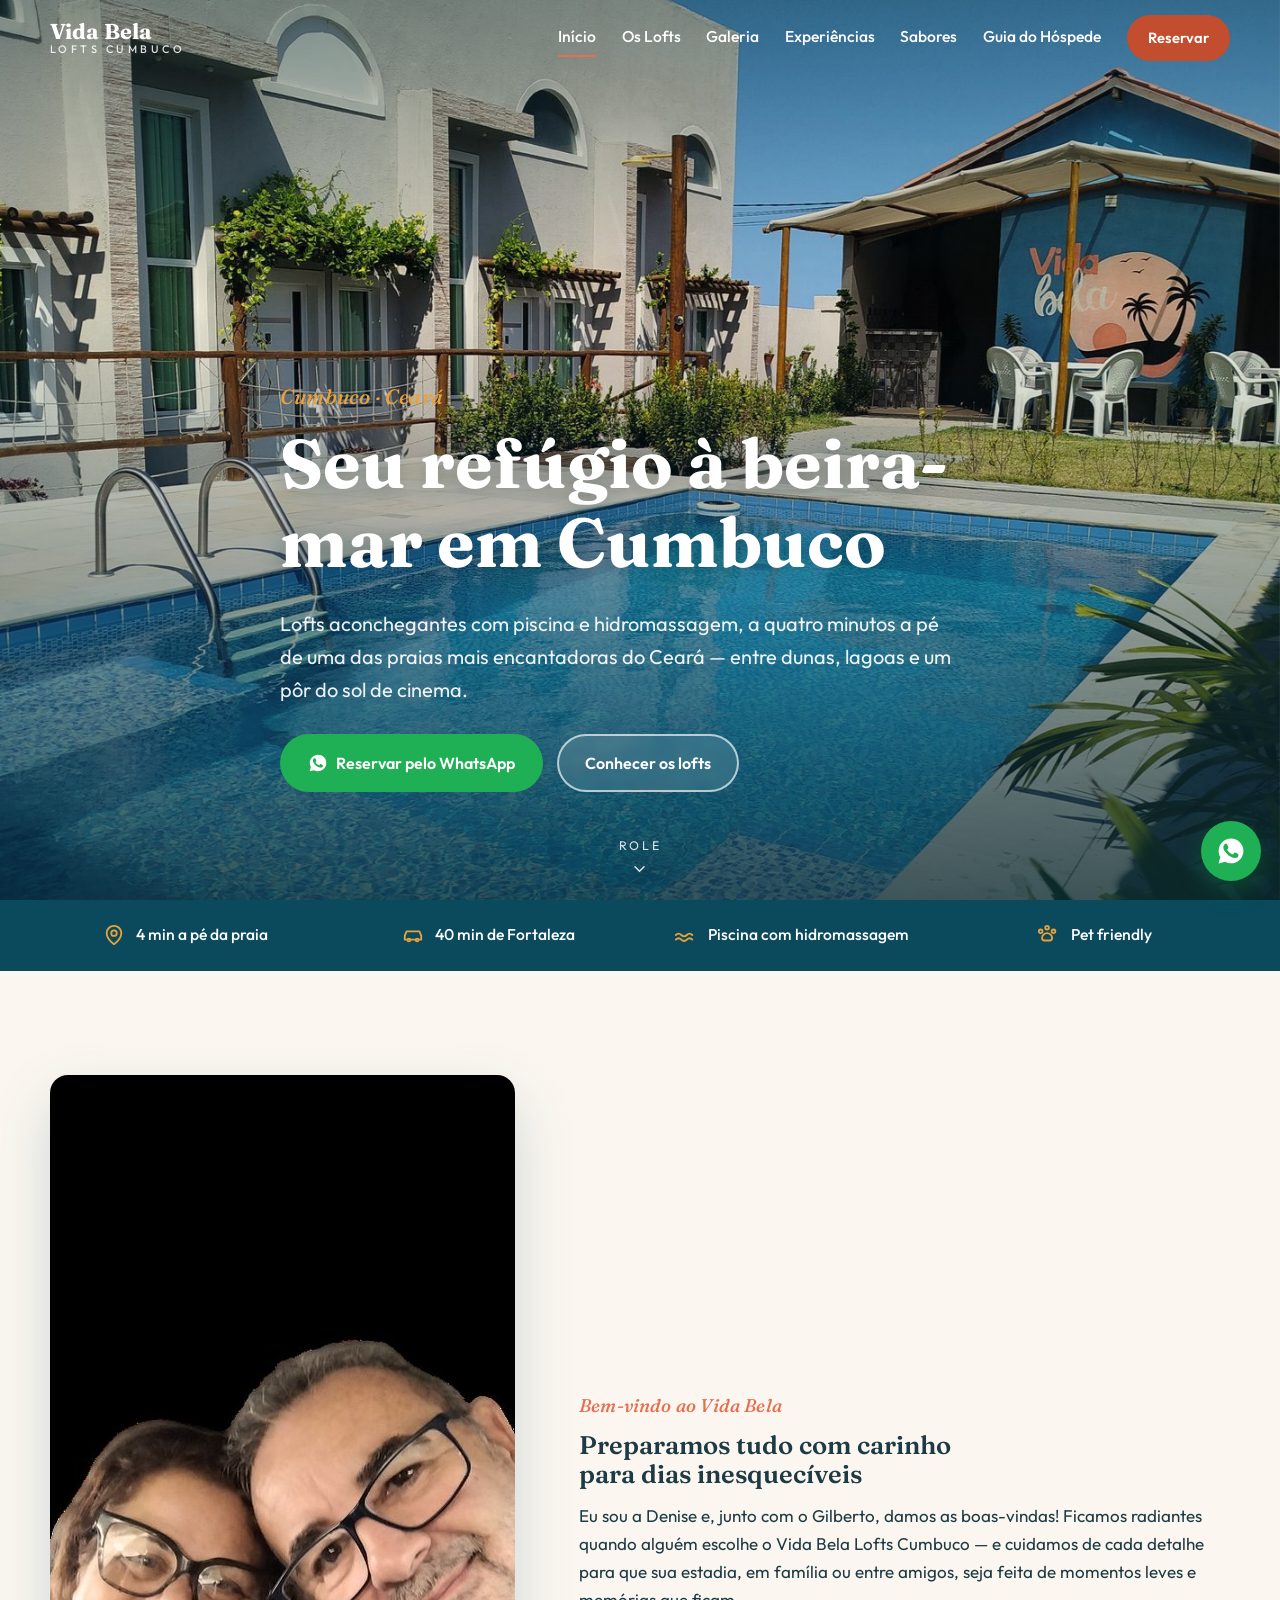
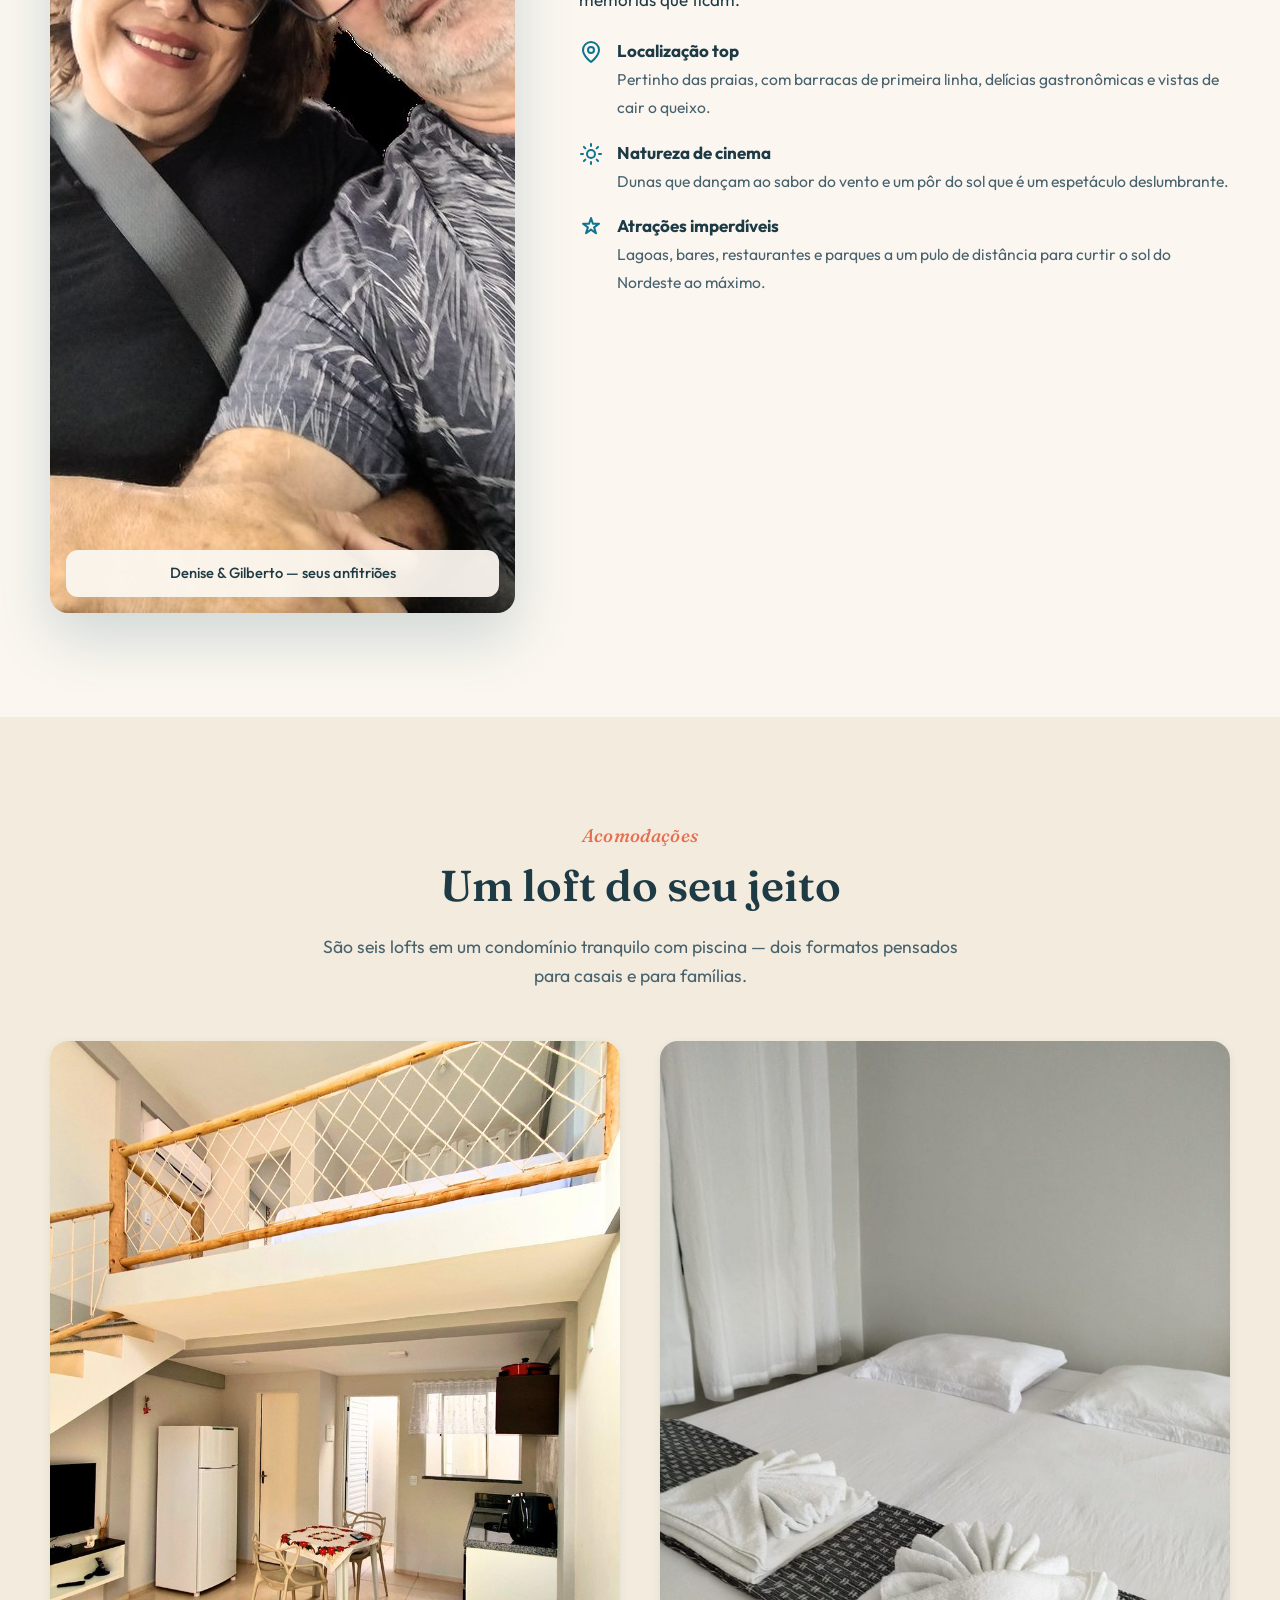
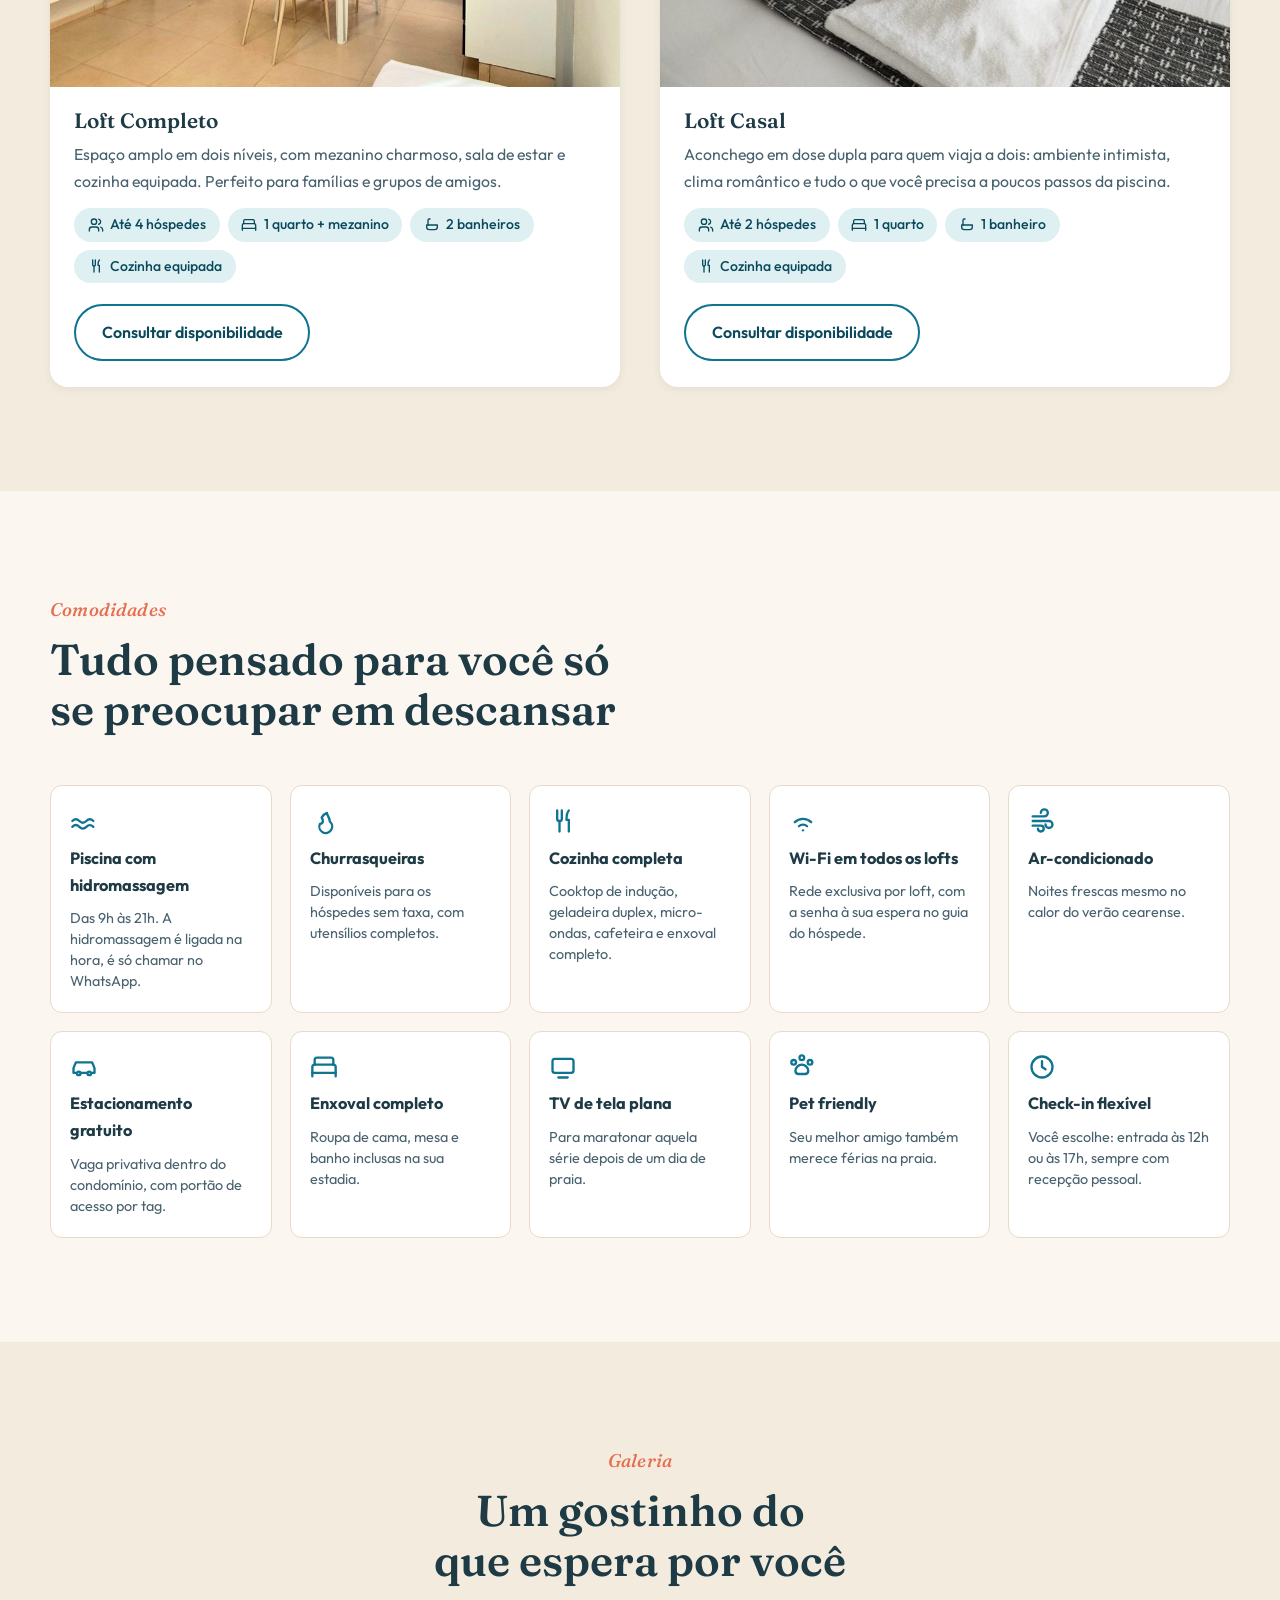
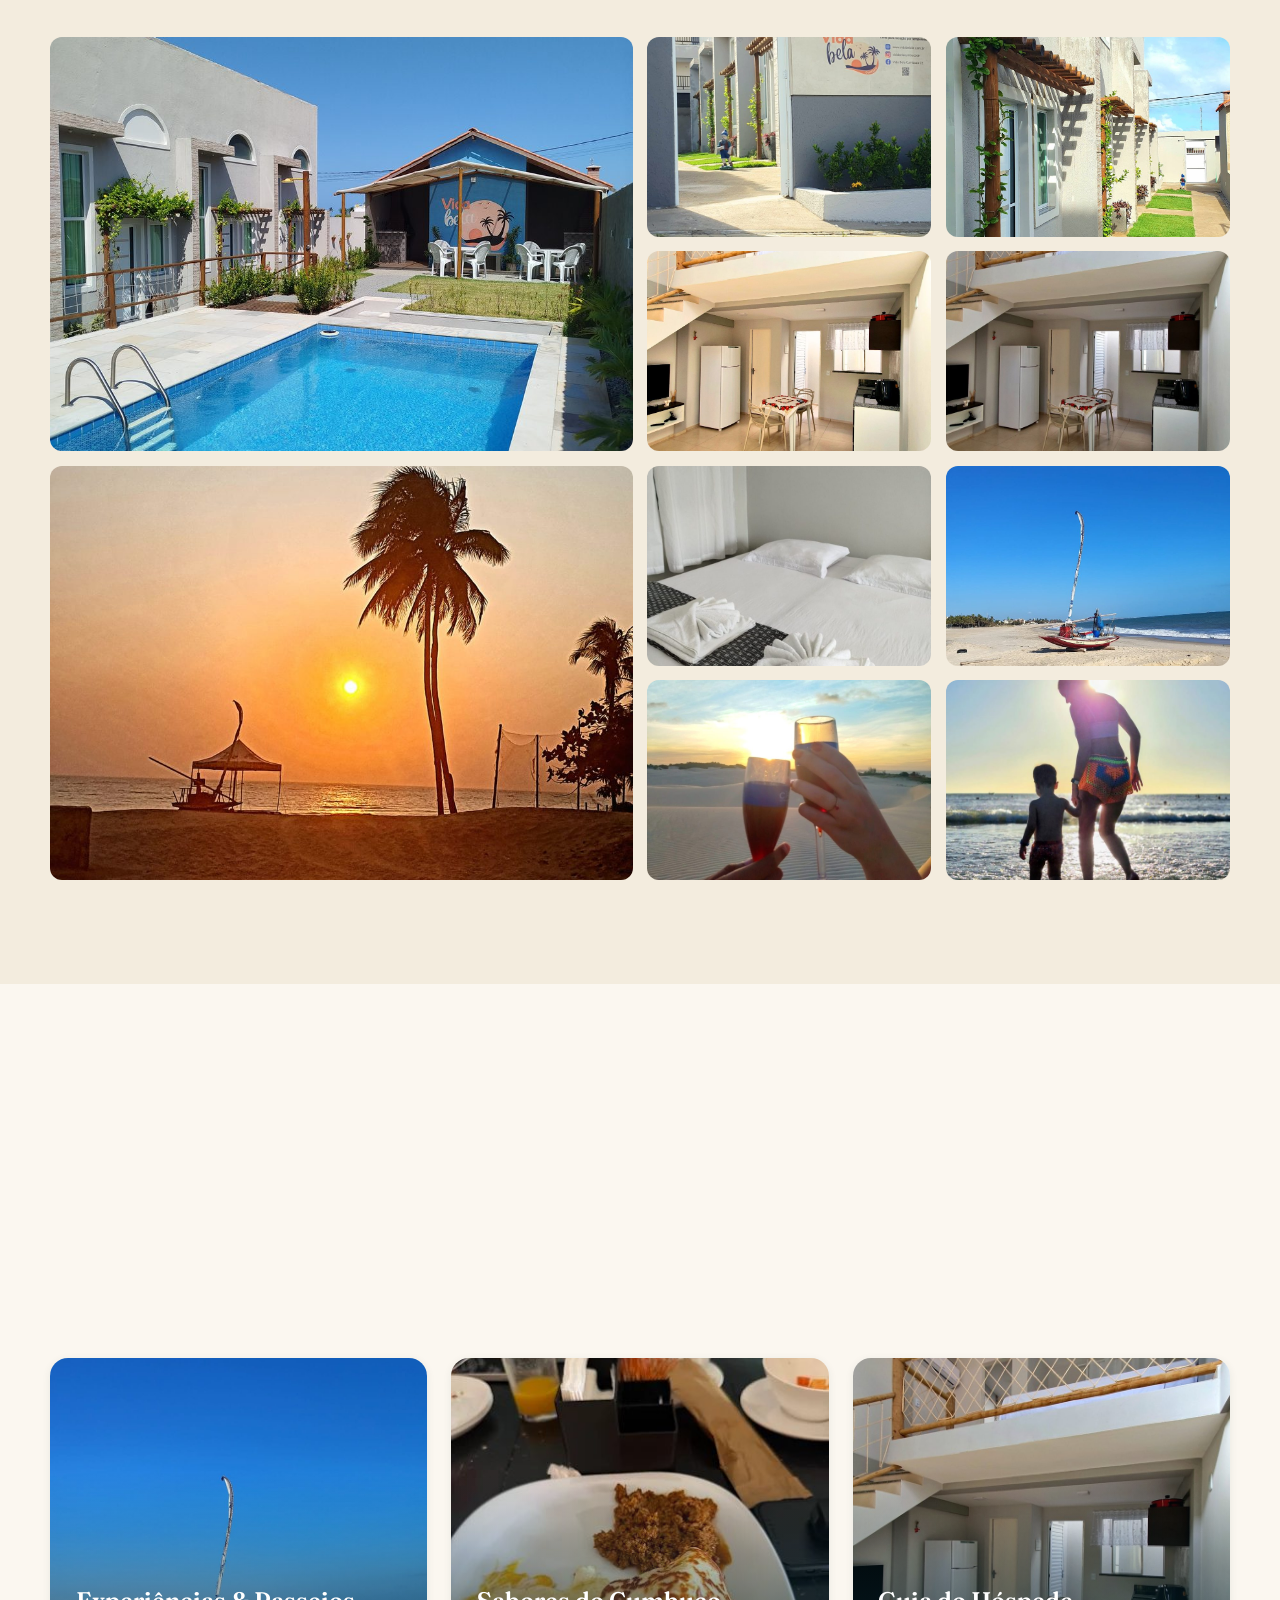
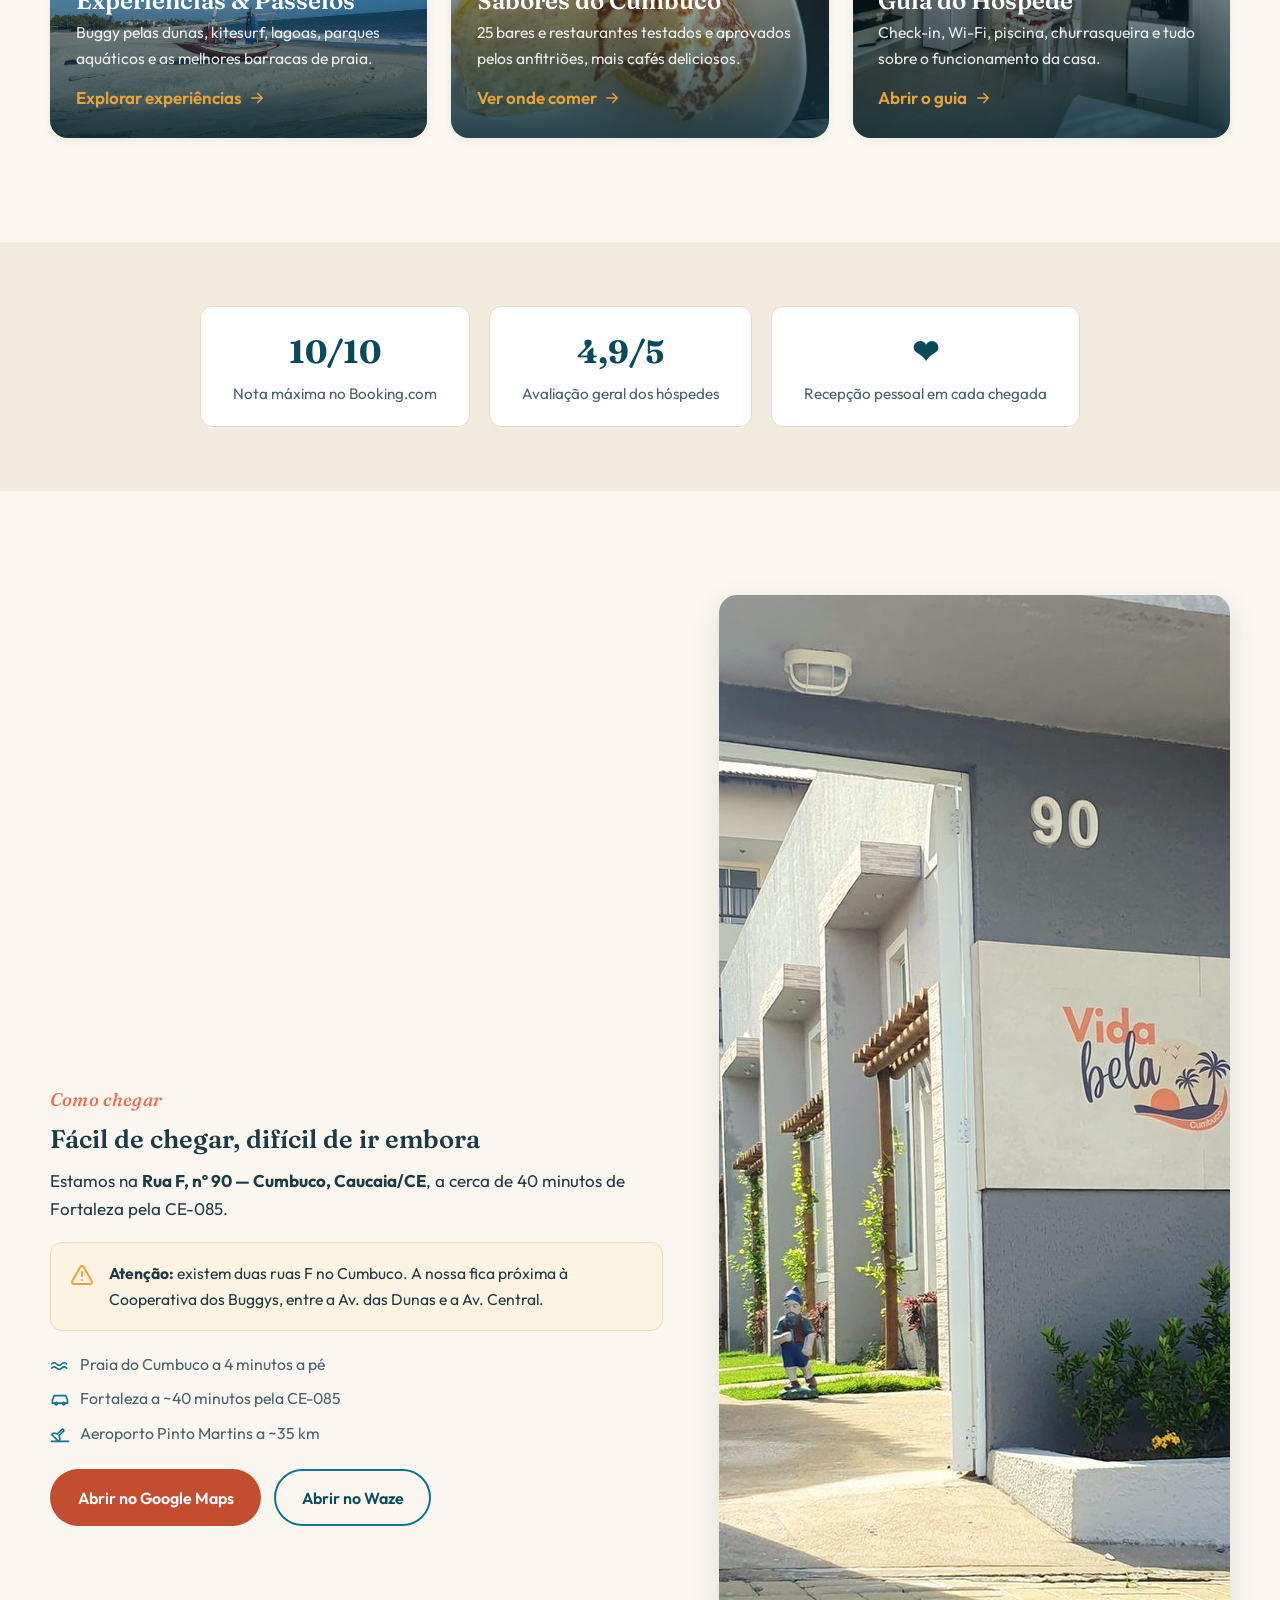
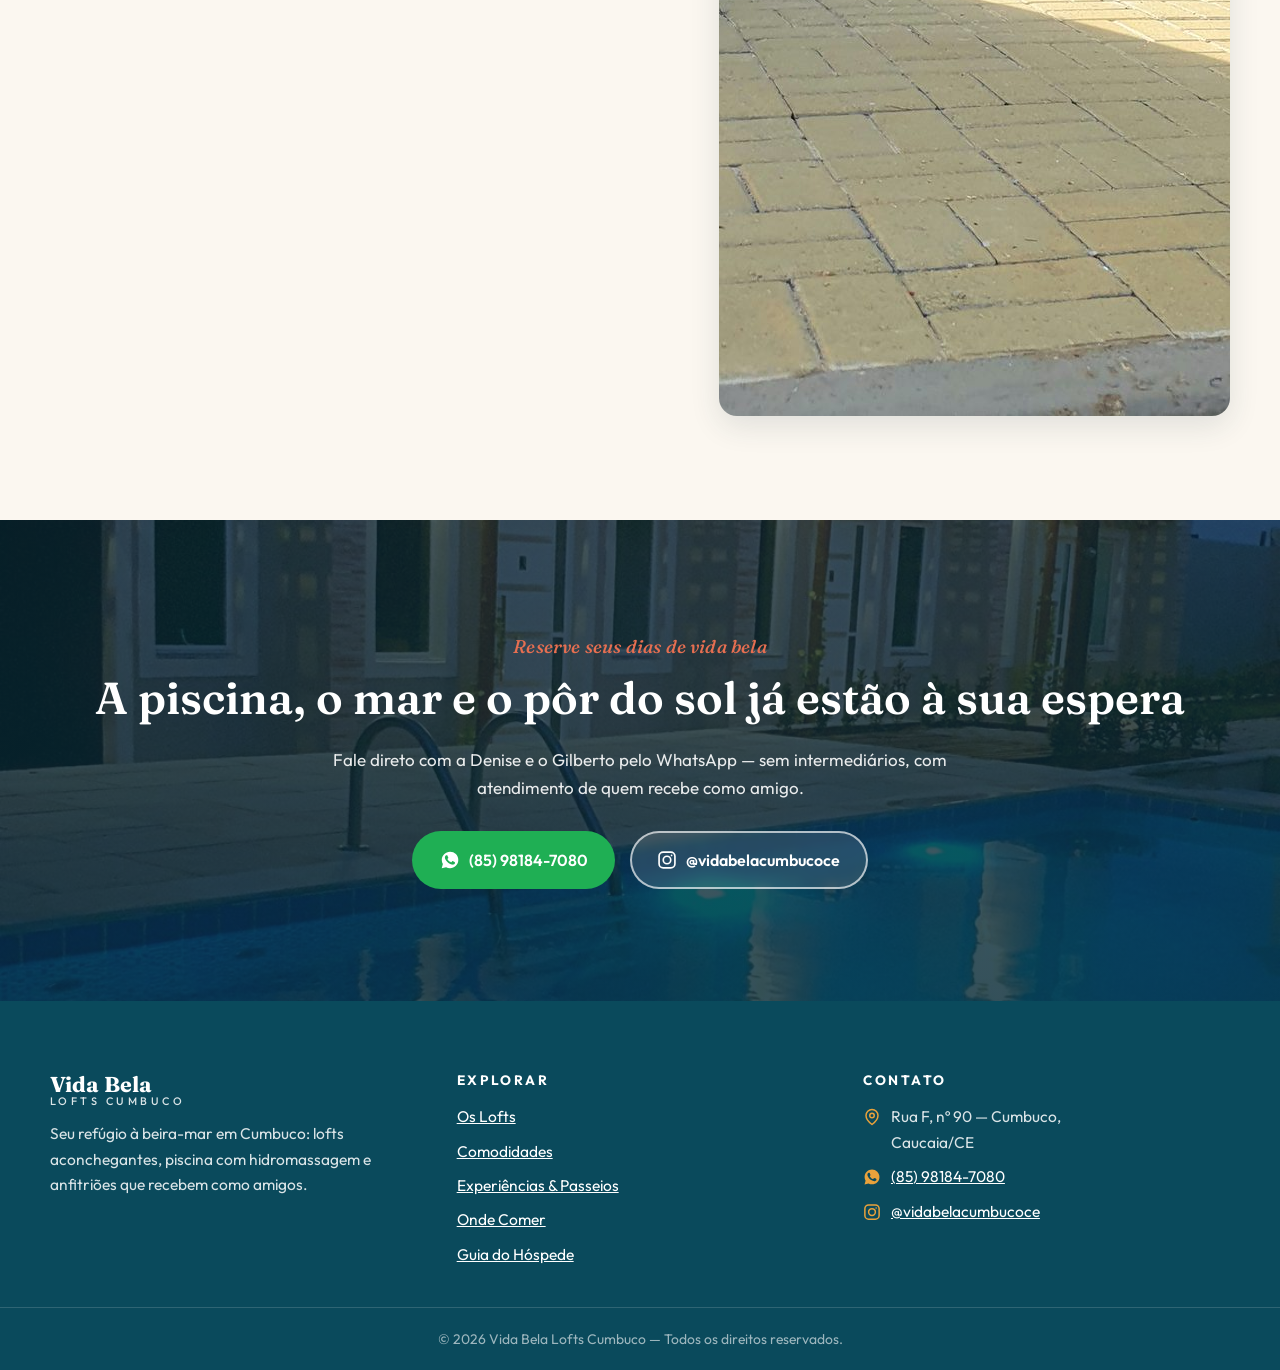
==== site/index.html @ 333f4c7a "Site institucional Vida Bela Lofts Cumbuco Site estático (HTML/CSS/JS puro) com 4 páginas: home, exp" ====
<!DOCTYPE html>
<html lang="pt-BR">
<head>
  <meta charset="UTF-8">
  <meta name="viewport" content="width=device-width, initial-scale=1">
  <title>Vida Bela Lofts Cumbuco — Seu refúgio à beira-mar no Ceará</title>
  <meta name="description" content="Lofts aconchegantes com piscina e hidromassagem a 4 minutos a pé da Praia do Cumbuco, Ceará. Check-in flexível, pet friendly e anfitriões que recebem como amigos. Reserve pelo WhatsApp.">
  <link rel="icon" href="favicon.svg" type="image/svg+xml">
  <link rel="apple-touch-icon" href="apple-touch-icon.png">
  <link rel="stylesheet" href="assets/css/styles.css">
  <meta property="og:type" content="website">
  <meta property="og:title" content="Vida Bela Lofts Cumbuco — Seu refúgio à beira-mar">
  <meta property="og:description" content="Lofts aconchegantes com piscina e hidromassagem a 4 minutos a pé da Praia do Cumbuco. Reserve pelo WhatsApp.">
  <meta property="og:url" content="https://www.vidabelabr.com.br/">
  <meta property="og:image" content="https://www.vidabelabr.com.br/assets/img/og-image.jpg">
  <meta property="og:locale" content="pt_BR">
  <script type="application/ld+json">
  {
    "@context": "https://schema.org",
    "@type": "LodgingBusiness",
    "name": "Vida Bela Lofts Cumbuco",
    "description": "Lofts aconchegantes com piscina e hidromassagem a 4 minutos a pé da Praia do Cumbuco, Caucaia, Ceará.",
    "address": {
      "@type": "PostalAddress",
      "streetAddress": "Rua F, 90",
      "addressLocality": "Cumbuco, Caucaia",
      "addressRegion": "CE",
      "addressCountry": "BR"
    },
    "telephone": "+5585981847080",
    "url": "https://www.vidabelabr.com.br/",
    "image": "https://www.vidabelabr.com.br/assets/img/og-image.jpg",
    "sameAs": ["https://www.instagram.com/vidabelacumbucoce"]
  }
  </script>
</head>
<body>
  <a class="skip-link" href="#conteudo">Pular para o conteúdo</a>

  <header class="site-header">
    <div class="container">
      <a class="brand" href="index.html">Vida Bela <small>Lofts Cumbuco</small></a>
      <button class="nav-toggle" aria-expanded="false" aria-controls="site-nav" aria-label="Abrir menu">
        <svg class="icon-open" viewBox="0 0 24 24" fill="none" stroke="currentColor" stroke-width="2" stroke-linecap="round"><path d="M4 7h16M4 12h16M4 17h16"/></svg>
        <svg class="icon-close" viewBox="0 0 24 24" fill="none" stroke="currentColor" stroke-width="2" stroke-linecap="round"><path d="M18 6 6 18M6 6l12 12"/></svg>
      </button>
      <nav id="site-nav" class="nav" aria-label="Navegação principal">
        <a href="index.html" aria-current="page">Início</a>
        <a href="index.html#lofts">Os Lofts</a>
        <a href="index.html#galeria">Galeria</a>
        <a href="experiencias.html">Experiências</a>
        <a href="sabores.html">Sabores</a>
        <a href="guia.html">Guia do Hóspede</a>
        <a class="btn btn--primary" href="https://wa.me/5585981847080?text=Ol%C3%A1!%20Gostaria%20de%20verificar%20disponibilidade%20no%20Vida%20Bela%20Lofts%20Cumbuco." target="_blank" rel="noopener">Reservar</a>
      </nav>
    </div>
  </header>

  <main id="conteudo">
    <!-- ============ HERO ============ -->
    <section class="hero">
      <picture class="hero__media">
        <source media="(min-width: 760px)" srcset="assets/img/hero-desktop-1000.jpg 1000w, assets/img/hero-desktop.jpg 1500w" sizes="100vw">
        <img src="assets/img/hero-mobile.jpg" alt="Piscina azul-turquesa do Vida Bela Lofts em dia de sol, cercada pelos lofts e pelo quiosque de palha" fetchpriority="high">
      </picture>
      <div class="container hero__content">
        <span class="eyebrow">Cumbuco · Ceará</span>
        <h1>Seu refúgio à beira-mar em Cumbuco</h1>
        <p>Lofts aconchegantes com piscina e hidromassagem, a quatro minutos a pé de uma das praias mais encantadoras do Ceará — entre dunas, lagoas e um pôr do sol de cinema.</p>
        <div class="hero__actions">
          <a class="btn btn--whatsapp" href="https://wa.me/5585981847080?text=Ol%C3%A1!%20Gostaria%20de%20verificar%20disponibilidade%20no%20Vida%20Bela%20Lofts%20Cumbuco." target="_blank" rel="noopener">
            <svg width="20" height="20" viewBox="0 0 24 24" fill="currentColor" aria-hidden="true"><path d="M12.04 2C6.58 2 2.13 6.45 2.13 11.91c0 1.75.46 3.45 1.32 4.95L2.05 22l5.25-1.38a9.9 9.9 0 0 0 4.74 1.21h.01c5.46 0 9.9-4.45 9.9-9.91 0-2.65-1.03-5.14-2.9-7.01A9.82 9.82 0 0 0 12.04 2Zm5.83 14.12c-.25.7-1.45 1.33-2.02 1.42-.52.08-1.17.11-1.89-.12-.44-.14-1-.32-1.71-.63-3.02-1.3-4.99-4.34-5.14-4.54-.15-.2-1.23-1.63-1.23-3.11 0-1.48.78-2.21 1.05-2.51.28-.3.6-.38.8-.38h.58c.18 0 .43-.07.68.52.25.6.85 2.08.93 2.23.07.15.12.33.02.53-.1.2-.15.32-.3.5-.15.17-.31.39-.45.52-.15.15-.3.31-.13.61.17.3.76 1.26 1.63 2.03 1.13 1 2.07 1.32 2.37 1.47.3.15.47.12.65-.07.17-.2.75-.87.94-1.17.2-.3.4-.25.67-.15.28.1 1.75.83 2.05.98.3.15.5.22.57.35.08.13.08.72-.17 1.42Z"/></svg>
            Reservar pelo WhatsApp
          </a>
          <a class="btn btn--ghost" href="#lofts">Conhecer os lofts</a>
        </div>
      </div>
      <a class="hero__scroll" href="#destaques" aria-label="Rolar para o conteúdo">
        <span>role</span>
        <svg width="18" height="18" viewBox="0 0 24 24" fill="none" stroke="currentColor" stroke-width="2" stroke-linecap="round" stroke-linejoin="round" aria-hidden="true"><path d="m6 9 6 6 6-6"/></svg>
      </a>
    </section>

    <!-- ============ DESTAQUES ============ -->
    <section id="destaques" class="highlights" aria-label="Destaques">
      <div class="container">
        <ul>
          <li>
            <svg width="22" height="22" viewBox="0 0 24 24" fill="none" stroke="currentColor" stroke-width="2" stroke-linecap="round" stroke-linejoin="round" aria-hidden="true"><path d="M20 10c0 6-8 12-8 12s-8-6-8-12a8 8 0 1 1 16 0Z"/><circle cx="12" cy="10" r="3"/></svg>
            4 min a pé da praia
          </li>
          <li>
            <svg width="22" height="22" viewBox="0 0 24 24" fill="none" stroke="currentColor" stroke-width="2" stroke-linecap="round" stroke-linejoin="round" aria-hidden="true"><path d="M19 17h2v-4l-2-5H5l-2 5v4h2"/><circle cx="7.5" cy="17.5" r="1.5"/><circle cx="16.5" cy="17.5" r="1.5"/><path d="M9 17h6"/></svg>
            40 min de Fortaleza
          </li>
          <li>
            <svg width="22" height="22" viewBox="0 0 24 24" fill="none" stroke="currentColor" stroke-width="2" stroke-linecap="round" stroke-linejoin="round" aria-hidden="true"><path d="M2 12c2-2 4-2 6 0s4 2 6 0 4-2 6 0"/><path d="M2 17c2-2 4-2 6 0s4 2 6 0 4-2 6 0"/></svg>
            Piscina com hidromassagem
          </li>
          <li>
            <svg width="22" height="22" viewBox="0 0 24 24" fill="none" stroke="currentColor" stroke-width="2" stroke-linecap="round" stroke-linejoin="round" aria-hidden="true"><circle cx="11" cy="4" r="2"/><circle cx="18" cy="8" r="2"/><circle cx="4" cy="8" r="2"/><path d="M11 10c-3 0-5.5 2.6-5.5 5.2 0 1.9 1.2 2.8 2.8 2.8h5.4c1.6 0 2.8-.9 2.8-2.8C16.5 12.6 14 10 11 10Z"/></svg>
            Pet friendly
          </li>
        </ul>
      </div>
    </section>

    <!-- ============ SOBRE / ANFITRIÕES ============ -->
    <section class="section" id="sobre">
      <div class="container about-grid">
        <figure class="reveal">
          <img src="assets/img/anfitrioes.jpg" alt="Denise e Gilberto, anfitriões do Vida Bela Lofts Cumbuco, sorrindo abraçados" loading="lazy" width="640" height="1138">
          <figcaption>Denise &amp; Gilberto — seus anfitriões</figcaption>
        </figure>
        <div class="reveal reveal-d1">
          <span class="eyebrow">Bem-vindo ao Vida Bela</span>
          <h2>Preparamos tudo com carinho para dias inesquecíveis</h2>
          <p>Eu sou a Denise e, junto com o Gilberto, damos as boas-vindas! Ficamos radiantes quando alguém escolhe o Vida Bela Lofts Cumbuco — e cuidamos de cada detalhe para que sua estadia, em família ou entre amigos, seja feita de momentos leves e memórias que ficam.</p>
          <ul class="about-list">
            <li>
              <svg width="24" height="24" viewBox="0 0 24 24" fill="none" stroke="currentColor" stroke-width="2" stroke-linecap="round" stroke-linejoin="round" aria-hidden="true"><path d="M20 10c0 6-8 12-8 12s-8-6-8-12a8 8 0 1 1 16 0Z"/><circle cx="12" cy="10" r="3"/></svg>
              <div><strong>Localização top</strong><span>Pertinho das praias, com barracas de primeira linha, delícias gastronômicas e vistas de cair o queixo.</span></div>
            </li>
            <li>
              <svg width="24" height="24" viewBox="0 0 24 24" fill="none" stroke="currentColor" stroke-width="2" stroke-linecap="round" stroke-linejoin="round" aria-hidden="true"><circle cx="12" cy="12" r="4"/><path d="M12 2v2m0 16v2M4.93 4.93l1.41 1.41m11.32 11.32 1.41 1.41M2 12h2m16 0h2M4.93 19.07l1.41-1.41m11.32-11.32 1.41-1.41"/></svg>
              <div><strong>Natureza de cinema</strong><span>Dunas que dançam ao sabor do vento e um pôr do sol que é um espetáculo deslumbrante.</span></div>
            </li>
            <li>
              <svg width="24" height="24" viewBox="0 0 24 24" fill="none" stroke="currentColor" stroke-width="2" stroke-linecap="round" stroke-linejoin="round" aria-hidden="true"><path d="m12 3 1.9 5.8H20l-4.9 3.6 1.9 5.8-5-3.6-5 3.6 1.9-5.8L4 8.8h6.1Z"/></svg>
              <div><strong>Atrações imperdíveis</strong><span>Lagoas, bares, restaurantes e parques a um pulo de distância para curtir o sol do Nordeste ao máximo.</span></div>
            </li>
          </ul>
        </div>
      </div>
    </section>

    <!-- ============ LOFTS ============ -->
    <section class="section section--alt" id="lofts">
      <div class="container">
        <header class="section-head section-head--center reveal">
          <span class="eyebrow">Acomodações</span>
          <h2>Um loft do seu jeito</h2>
          <p>São seis lofts em um condomínio tranquilo com piscina — dois formatos pensados para casais e para famílias.</p>
        </header>
        <div class="lofts-grid">
          <article class="card reveal">
            <div class="loft-card__media">
              <img src="assets/img/loft-interior.jpg" alt="Interior do Loft Completo com pé-direito duplo e mezanino com guarda-corpo de cordas náuticas" loading="lazy" width="900" height="1600">
            </div>
            <div class="card__body">
              <h3>Loft Completo</h3>
              <p>Espaço amplo em dois níveis, com mezanino charmoso, sala de estar e cozinha equipada. Perfeito para famílias e grupos de amigos.</p>
              <ul class="loft-facts">
                <li><svg width="16" height="16" viewBox="0 0 24 24" fill="none" stroke="currentColor" stroke-width="2" stroke-linecap="round" stroke-linejoin="round" aria-hidden="true"><path d="M16 21v-2a4 4 0 0 0-4-4H6a4 4 0 0 0-4 4v2"/><circle cx="9" cy="7" r="4"/><path d="M22 21v-2a4 4 0 0 0-3-3.87"/><path d="M16 3.13a4 4 0 0 1 0 7.75"/></svg> Até 4 hóspedes</li>
                <li><svg width="16" height="16" viewBox="0 0 24 24" fill="none" stroke="currentColor" stroke-width="2" stroke-linecap="round" stroke-linejoin="round" aria-hidden="true"><path d="M2 20v-8a2 2 0 0 1 2-2h16a2 2 0 0 1 2 2v8"/><path d="M4 10V6a2 2 0 0 1 2-2h12a2 2 0 0 1 2 2v4"/><path d="M2 17h20"/></svg> 1 quarto + mezanino</li>
                <li><svg width="16" height="16" viewBox="0 0 24 24" fill="none" stroke="currentColor" stroke-width="2" stroke-linecap="round" stroke-linejoin="round" aria-hidden="true"><path d="M4 12h16v3a4 4 0 0 1-4 4H8a4 4 0 0 1-4-4Z"/><path d="M6 12V5a2 2 0 0 1 2-2h1"/></svg> 2 banheiros</li>
                <li><svg width="16" height="16" viewBox="0 0 24 24" fill="none" stroke="currentColor" stroke-width="2" stroke-linecap="round" stroke-linejoin="round" aria-hidden="true"><path d="M7 3v7a2 2 0 0 0 4 0V3"/><path d="M9 12v9"/><path d="M17 3c-1.8 1.8-2 5-2 8h2v10"/></svg> Cozinha equipada</li>
              </ul>
              <a class="btn btn--outline" href="https://wa.me/5585981847080?text=Ol%C3%A1!%20Tenho%20interesse%20no%20Loft%20Completo%20(at%C3%A9%204%20h%C3%B3spedes)%20do%20Vida%20Bela%20Lofts%20Cumbuco." target="_blank" rel="noopener">Consultar disponibilidade</a>
            </div>
          </article>
          <article class="card reveal reveal-d1">
            <div class="loft-card__media">
              <img src="assets/img/loft-quarto.jpg" alt="Cama de casal do Loft Casal com toalhas decoradas em formato de cisne" loading="lazy" width="800" height="1067">
            </div>
            <div class="card__body">
              <h3>Loft Casal</h3>
              <p>Aconchego em dose dupla para quem viaja a dois: ambiente intimista, clima romântico e tudo o que você precisa a poucos passos da piscina.</p>
              <ul class="loft-facts">
                <li><svg width="16" height="16" viewBox="0 0 24 24" fill="none" stroke="currentColor" stroke-width="2" stroke-linecap="round" stroke-linejoin="round" aria-hidden="true"><path d="M16 21v-2a4 4 0 0 0-4-4H6a4 4 0 0 0-4 4v2"/><circle cx="9" cy="7" r="4"/><path d="M22 21v-2a4 4 0 0 0-3-3.87"/><path d="M16 3.13a4 4 0 0 1 0 7.75"/></svg> Até 2 hóspedes</li>
                <li><svg width="16" height="16" viewBox="0 0 24 24" fill="none" stroke="currentColor" stroke-width="2" stroke-linecap="round" stroke-linejoin="round" aria-hidden="true"><path d="M2 20v-8a2 2 0 0 1 2-2h16a2 2 0 0 1 2 2v8"/><path d="M4 10V6a2 2 0 0 1 2-2h12a2 2 0 0 1 2 2v4"/><path d="M2 17h20"/></svg> 1 quarto</li>
                <li><svg width="16" height="16" viewBox="0 0 24 24" fill="none" stroke="currentColor" stroke-width="2" stroke-linecap="round" stroke-linejoin="round" aria-hidden="true"><path d="M4 12h16v3a4 4 0 0 1-4 4H8a4 4 0 0 1-4-4Z"/><path d="M6 12V5a2 2 0 0 1 2-2h1"/></svg> 1 banheiro</li>
                <li><svg width="16" height="16" viewBox="0 0 24 24" fill="none" stroke="currentColor" stroke-width="2" stroke-linecap="round" stroke-linejoin="round" aria-hidden="true"><path d="M7 3v7a2 2 0 0 0 4 0V3"/><path d="M9 12v9"/><path d="M17 3c-1.8 1.8-2 5-2 8h2v10"/></svg> Cozinha equipada</li>
              </ul>
              <a class="btn btn--outline" href="https://wa.me/5585981847080?text=Ol%C3%A1!%20Tenho%20interesse%20no%20Loft%20Casal%20do%20Vida%20Bela%20Lofts%20Cumbuco." target="_blank" rel="noopener">Consultar disponibilidade</a>
            </div>
          </article>
        </div>
      </div>
    </section>

    <!-- ============ COMODIDADES ============ -->
    <section class="section" id="comodidades">
      <div class="container">
        <header class="section-head reveal">
          <span class="eyebrow">Comodidades</span>
          <h2>Tudo pensado para você só se preocupar em descansar</h2>
        </header>
        <div class="amenities">
          <div class="amenity reveal">
            <svg width="28" height="28" viewBox="0 0 24 24" fill="none" stroke="currentColor" stroke-width="2" stroke-linecap="round" stroke-linejoin="round" aria-hidden="true"><path d="M2 12c2-2 4-2 6 0s4 2 6 0 4-2 6 0"/><path d="M2 17c2-2 4-2 6 0s4 2 6 0 4-2 6 0"/></svg>
            <strong>Piscina com hidromassagem</strong>
            <span>Das 9h às 21h. A hidromassagem é ligada na hora, é só chamar no WhatsApp.</span>
          </div>
          <div class="amenity reveal">
            <svg width="28" height="28" viewBox="0 0 24 24" fill="none" stroke="currentColor" stroke-width="2" stroke-linecap="round" stroke-linejoin="round" aria-hidden="true"><path d="M8.5 14.5A2.5 2.5 0 0 0 11 12c0-1.38-.5-2-1-3 1.07-2.14 2.22-3.1 4.5-4 0 2.5 2.5 4 2.5 7.5a5.5 5.5 0 1 1-8.5 2Z"/></svg>
            <strong>Churrasqueiras</strong>
            <span>Disponíveis para os hóspedes sem taxa, com utensílios completos.</span>
          </div>
          <div class="amenity reveal reveal-d1">
            <svg width="28" height="28" viewBox="0 0 24 24" fill="none" stroke="currentColor" stroke-width="2" stroke-linecap="round" stroke-linejoin="round" aria-hidden="true"><path d="M7 3v7a2 2 0 0 0 4 0V3"/><path d="M9 12v9"/><path d="M17 3c-1.8 1.8-2 5-2 8h2v10"/></svg>
            <strong>Cozinha completa</strong>
            <span>Cooktop de indução, geladeira duplex, micro-ondas, cafeteira e enxoval completo.</span>
          </div>
          <div class="amenity reveal reveal-d1">
            <svg width="28" height="28" viewBox="0 0 24 24" fill="none" stroke="currentColor" stroke-width="2" stroke-linecap="round" stroke-linejoin="round" aria-hidden="true"><path d="M5 13a10 10 0 0 1 14 0"/><path d="M8.5 16.5a5 5 0 0 1 7 0"/><path d="M12 20h.01"/></svg>
            <strong>Wi-Fi em todos os lofts</strong>
            <span>Rede exclusiva por loft, com a senha à sua espera no guia do hóspede.</span>
          </div>
          <div class="amenity reveal reveal-d2">
            <svg width="28" height="28" viewBox="0 0 24 24" fill="none" stroke="currentColor" stroke-width="2" stroke-linecap="round" stroke-linejoin="round" aria-hidden="true"><path d="M4 8h10a3 3 0 1 0-3-3"/><path d="M4 12h14a3 3 0 1 1-3 3"/><path d="M4 16h7a2.5 2.5 0 1 1-2.5 2.5"/></svg>
            <strong>Ar-condicionado</strong>
            <span>Noites frescas mesmo no calor do verão cearense.</span>
          </div>
          <div class="amenity reveal reveal-d2">
            <svg width="28" height="28" viewBox="0 0 24 24" fill="none" stroke="currentColor" stroke-width="2" stroke-linecap="round" stroke-linejoin="round" aria-hidden="true"><path d="M19 17h2v-4l-2-5H5l-2 5v4h2"/><circle cx="7.5" cy="17.5" r="1.5"/><circle cx="16.5" cy="17.5" r="1.5"/><path d="M9 17h6"/></svg>
            <strong>Estacionamento gratuito</strong>
            <span>Vaga privativa dentro do condomínio, com portão de acesso por tag.</span>
          </div>
          <div class="amenity reveal reveal-d3">
            <svg width="28" height="28" viewBox="0 0 24 24" fill="none" stroke="currentColor" stroke-width="2" stroke-linecap="round" stroke-linejoin="round" aria-hidden="true"><path d="M2 20v-8a2 2 0 0 1 2-2h16a2 2 0 0 1 2 2v8"/><path d="M4 10V6a2 2 0 0 1 2-2h12a2 2 0 0 1 2 2v4"/><path d="M2 17h20"/></svg>
            <strong>Enxoval completo</strong>
            <span>Roupa de cama, mesa e banho inclusas na sua estadia.</span>
          </div>
          <div class="amenity reveal reveal-d3">
            <svg width="28" height="28" viewBox="0 0 24 24" fill="none" stroke="currentColor" stroke-width="2" stroke-linecap="round" stroke-linejoin="round" aria-hidden="true"><rect x="3" y="5" width="18" height="12" rx="2"/><path d="M8 21h8"/></svg>
            <strong>TV de tela plana</strong>
            <span>Para maratonar aquela série depois de um dia de praia.</span>
          </div>
          <div class="amenity reveal reveal-d3">
            <svg width="28" height="28" viewBox="0 0 24 24" fill="none" stroke="currentColor" stroke-width="2" stroke-linecap="round" stroke-linejoin="round" aria-hidden="true"><circle cx="11" cy="4" r="2"/><circle cx="18" cy="8" r="2"/><circle cx="4" cy="8" r="2"/><path d="M11 10c-3 0-5.5 2.6-5.5 5.2 0 1.9 1.2 2.8 2.8 2.8h5.4c1.6 0 2.8-.9 2.8-2.8C16.5 12.6 14 10 11 10Z"/></svg>
            <strong>Pet friendly</strong>
            <span>Seu melhor amigo também merece férias na praia.</span>
          </div>
          <div class="amenity reveal reveal-d3">
            <svg width="28" height="28" viewBox="0 0 24 24" fill="none" stroke="currentColor" stroke-width="2" stroke-linecap="round" stroke-linejoin="round" aria-hidden="true"><circle cx="12" cy="12" r="9"/><path d="M12 7v5l3 2"/></svg>
            <strong>Check-in flexível</strong>
            <span>Você escolhe: entrada às 12h ou às 17h, sempre com recepção pessoal.</span>
          </div>
        </div>
      </div>
    </section>

    <!-- ============ GALERIA ============ -->
    <section class="section section--alt" id="galeria">
      <div class="container">
        <header class="section-head section-head--center reveal">
          <span class="eyebrow">Galeria</span>
          <h2>Um gostinho do que espera por você</h2>
        </header>
        <div class="gallery reveal">
          <a href="assets/img/piscina-dia.jpg" data-lightbox>
            <img src="assets/img/piscina-dia.jpg" alt="Piscina do condomínio em dia ensolarado com os lofts ao fundo" loading="lazy" width="900" height="1200">
          </a>
          <a href="assets/img/fachada.jpg" data-lightbox>
            <img src="assets/img/fachada.jpg" alt="Entrada do Vida Bela Lofts iluminada ao anoitecer, com o número 90 na fachada" loading="lazy" width="800" height="1421">
          </a>
          <a href="assets/img/jardim.jpg" data-lightbox>
            <img src="assets/img/jardim.jpg" alt="Jardim interno com gramado verde entre os lofts" loading="lazy" width="900" height="1600">
          </a>
          <a href="assets/img/loft-interior.jpg" data-lightbox>
            <img src="assets/img/loft-interior.jpg" alt="Interior do loft com mezanino e decoração clara" loading="lazy" width="900" height="1600">
          </a>
          <a href="assets/img/loft-sala.jpg" data-lightbox>
            <img src="assets/img/loft-sala.jpg" alt="Sala e cozinha do loft vistas do mezanino" loading="lazy" width="800" height="1422">
          </a>
          <a href="assets/img/praia-por-do-sol.jpg" data-lightbox>
            <img src="assets/img/praia-por-do-sol.jpg" alt="Pôr do sol dourado na Praia do Cumbuco com coqueiro em silhueta" loading="lazy" width="900" height="1200">
          </a>
          <a href="assets/img/loft-quarto.jpg" data-lightbox>
            <img src="assets/img/loft-quarto.jpg" alt="Quarto arrumado com toalhas decorativas sobre a cama" loading="lazy" width="800" height="1067">
          </a>
          <a href="assets/img/jangada.jpg" data-lightbox>
            <img src="assets/img/jangada.jpg" alt="Jangada colorida na areia da Praia do Cumbuco em dia de céu azul" loading="lazy" width="900" height="1157">
          </a>
          <a href="assets/img/dunas-brinde.jpg" data-lightbox>
            <img src="assets/img/dunas-brinde.jpg" alt="Casal brindando com espumante nas dunas ao pôr do sol" loading="lazy" width="900" height="1200">
          </a>
          <a href="assets/img/praia-familia.jpg" data-lightbox>
            <img src="assets/img/praia-familia.jpg" alt="Mãe e filho caminhando na beira do mar ao entardecer" loading="lazy" width="672" height="896">
          </a>
        </div>
      </div>
    </section>

    <!-- ============ REGIÃO / TEASERS ============ -->
    <section class="section" id="regiao">
      <div class="container">
        <header class="section-head reveal">
          <span class="eyebrow">A região</span>
          <h2>Cumbuco vai muito além da praia</h2>
          <p>Dunas, lagoas, beach clubs e uma cena gastronômica surpreendente — montamos um guia completo para você aproveitar cada dia.</p>
        </header>
        <div class="teasers">
          <a class="teaser reveal" href="experiencias.html">
            <img src="assets/img/jangada.jpg" alt="" loading="lazy" width="900" height="1157">
            <div class="teaser__body">
              <h3>Experiências &amp; Passeios</h3>
              <p>Buggy pelas dunas, kitesurf, lagoas, parques aquáticos e as melhores barracas de praia.</p>
              <span>Explorar experiências
                <svg width="18" height="18" viewBox="0 0 24 24" fill="none" stroke="currentColor" stroke-width="2" stroke-linecap="round" stroke-linejoin="round" aria-hidden="true"><path d="M5 12h14M13 6l6 6-6 6"/></svg>
              </span>
            </div>
          </a>
          <a class="teaser reveal reveal-d1" href="sabores.html">
            <img src="assets/img/cafe-villa.jpg" alt="" loading="lazy" width="382" height="510">
            <div class="teaser__body">
              <h3>Sabores do Cumbuco</h3>
              <p>25 bares e restaurantes testados e aprovados pelos anfitriões, mais cafés deliciosos.</p>
              <span>Ver onde comer
                <svg width="18" height="18" viewBox="0 0 24 24" fill="none" stroke="currentColor" stroke-width="2" stroke-linecap="round" stroke-linejoin="round" aria-hidden="true"><path d="M5 12h14M13 6l6 6-6 6"/></svg>
              </span>
            </div>
          </a>
          <a class="teaser reveal reveal-d2" href="guia.html">
            <img src="assets/img/loft-sala.jpg" alt="" loading="lazy" width="800" height="1422">
            <div class="teaser__body">
              <h3>Guia do Hóspede</h3>
              <p>Check-in, Wi-Fi, piscina, churrasqueira e tudo sobre o funcionamento da casa.</p>
              <span>Abrir o guia
                <svg width="18" height="18" viewBox="0 0 24 24" fill="none" stroke="currentColor" stroke-width="2" stroke-linecap="round" stroke-linejoin="round" aria-hidden="true"><path d="M5 12h14M13 6l6 6-6 6"/></svg>
              </span>
            </div>
          </a>
        </div>
      </div>
    </section>

    <!-- ============ PROVA SOCIAL ============ -->
    <section class="section section--tight section--alt" aria-label="Avaliações">
      <div class="container">
        <div class="social-proof reveal">
          <div class="badge-card">
            <strong>10/10</strong>
            <span>Nota máxima no Booking.com</span>
          </div>
          <div class="badge-card">
            <strong>4,9/5</strong>
            <span>Avaliação geral dos hóspedes</span>
          </div>
          <div class="badge-card">
            <strong>❤</strong>
            <span>Recepção pessoal em cada chegada</span>
          </div>
        </div>
      </div>
    </section>

    <!-- ============ COMO CHEGAR ============ -->
    <section class="section" id="como-chegar">
      <div class="container location-grid">
        <div class="reveal">
          <span class="eyebrow">Como chegar</span>
          <h2>Fácil de chegar, difícil de ir embora</h2>
          <p>Estamos na <strong>Rua F, nº 90 — Cumbuco, Caucaia/CE</strong>, a cerca de 40 minutos de Fortaleza pela CE-085.</p>
          <div class="alert">
            <svg width="24" height="24" viewBox="0 0 24 24" fill="none" stroke="currentColor" stroke-width="2" stroke-linecap="round" stroke-linejoin="round" aria-hidden="true"><path d="m21.73 18-8-14a2 2 0 0 0-3.46 0l-8 14A2 2 0 0 0 4 21h16a2 2 0 0 0 1.73-3Z"/><path d="M12 9v4"/><path d="M12 17h.01"/></svg>
            <p><strong>Atenção:</strong> existem duas ruas F no Cumbuco. A nossa fica próxima à Cooperativa dos Buggys, entre a Av. das Dunas e a Av. Central.</p>
          </div>
          <ul class="distance-list">
            <li>
              <svg width="20" height="20" viewBox="0 0 24 24" fill="none" stroke="currentColor" stroke-width="2" stroke-linecap="round" stroke-linejoin="round" aria-hidden="true"><path d="M2 12c2-2 4-2 6 0s4 2 6 0 4-2 6 0"/><path d="M2 17c2-2 4-2 6 0s4 2 6 0 4-2 6 0"/></svg>
              Praia do Cumbuco a 4 minutos a pé
            </li>
            <li>
              <svg width="20" height="20" viewBox="0 0 24 24" fill="none" stroke="currentColor" stroke-width="2" stroke-linecap="round" stroke-linejoin="round" aria-hidden="true"><path d="M19 17h2v-4l-2-5H5l-2 5v4h2"/><circle cx="7.5" cy="17.5" r="1.5"/><circle cx="16.5" cy="17.5" r="1.5"/><path d="M9 17h6"/></svg>
              Fortaleza a ~40 minutos pela CE-085
            </li>
            <li>
              <svg width="20" height="20" viewBox="0 0 24 24" fill="none" stroke="currentColor" stroke-width="2" stroke-linecap="round" stroke-linejoin="round" aria-hidden="true"><path d="M2 22h20"/><path d="M6.4 18 2 14l2-2 5 1 5.5-5.5a1.5 1.5 0 0 1 2 2L11 15l1 5-2 2-4-4.4"/></svg>
              Aeroporto Pinto Martins a ~35 km
            </li>
          </ul>
          <div class="location-actions">
            <a class="btn btn--primary" href="https://www.google.com/maps/search/?api=1&amp;query=Vida+Bela+Lofts+Cumbuco+Rua+F+90+Cumbuco+Caucaia+CE" target="_blank" rel="noopener">Abrir no Google Maps</a>
            <a class="btn btn--outline" href="https://waze.com/ul?q=Rua%20F%2090%20Cumbuco%20Caucaia%20CE" target="_blank" rel="noopener">Abrir no Waze</a>
          </div>
        </div>
        <figure class="reveal reveal-d1">
          <img src="assets/img/fachada.jpg" alt="Fachada de entrada do Vida Bela Lofts iluminada ao anoitecer, com o número 90 visível na parede" loading="lazy" width="800" height="1421">
        </figure>
      </div>
    </section>

    <!-- ============ CTA FINAL ============ -->
    <section class="cta-band" id="contato">
      <div class="cta-band__media">
        <img src="assets/img/band-noite.jpg" alt="" loading="lazy" width="1134" height="860">
      </div>
      <div class="container">
        <span class="eyebrow reveal">Reserve seus dias de vida bela</span>
        <h2 class="reveal">A piscina, o mar e o pôr do sol já estão à sua espera</h2>
        <p class="reveal reveal-d1">Fale direto com a Denise e o Gilberto pelo WhatsApp — sem intermediários, com atendimento de quem recebe como amigo.</p>
        <div class="hero__actions reveal reveal-d2">
          <a class="btn btn--whatsapp" href="https://wa.me/5585981847080?text=Ol%C3%A1!%20Gostaria%20de%20verificar%20disponibilidade%20no%20Vida%20Bela%20Lofts%20Cumbuco." target="_blank" rel="noopener">
            <svg width="20" height="20" viewBox="0 0 24 24" fill="currentColor" aria-hidden="true"><path d="M12.04 2C6.58 2 2.13 6.45 2.13 11.91c0 1.75.46 3.45 1.32 4.95L2.05 22l5.25-1.38a9.9 9.9 0 0 0 4.74 1.21h.01c5.46 0 9.9-4.45 9.9-9.91 0-2.65-1.03-5.14-2.9-7.01A9.82 9.82 0 0 0 12.04 2Zm5.83 14.12c-.25.7-1.45 1.33-2.02 1.42-.52.08-1.17.11-1.89-.12-.44-.14-1-.32-1.71-.63-3.02-1.3-4.99-4.34-5.14-4.54-.15-.2-1.23-1.63-1.23-3.11 0-1.48.78-2.21 1.05-2.51.28-.3.6-.38.8-.38h.58c.18 0 .43-.07.68.52.25.6.85 2.08.93 2.23.07.15.12.33.02.53-.1.2-.15.32-.3.5-.15.17-.31.39-.45.52-.15.15-.3.31-.13.61.17.3.76 1.26 1.63 2.03 1.13 1 2.07 1.32 2.37 1.47.3.15.47.12.65-.07.17-.2.75-.87.94-1.17.2-.3.4-.25.67-.15.28.1 1.75.83 2.05.98.3.15.5.22.57.35.08.13.08.72-.17 1.42Z"/></svg>
            (85) 98184-7080
          </a>
          <a class="btn btn--ghost" href="https://www.instagram.com/vidabelacumbucoce" target="_blank" rel="noopener">
            <svg width="20" height="20" viewBox="0 0 24 24" fill="none" stroke="currentColor" stroke-width="2" stroke-linecap="round" stroke-linejoin="round" aria-hidden="true"><rect x="2.5" y="2.5" width="19" height="19" rx="5"/><circle cx="12" cy="12" r="4.5"/><circle cx="17.5" cy="6.5" r="1" fill="currentColor" stroke="none"/></svg>
            @vidabelacumbucoce
          </a>
        </div>
      </div>
    </section>
  </main>

  <!-- ============ FOOTER ============ -->
  <footer class="site-footer">
    <div class="container">
      <div class="footer-grid">
        <div class="footer-brand">
          <a class="brand" href="index.html">Vida Bela <small>Lofts Cumbuco</small></a>
          <p>Seu refúgio à beira-mar em Cumbuco: lofts aconchegantes, piscina com hidromassagem e anfitriões que recebem como amigos.</p>
        </div>
        <nav aria-label="Links do rodapé">
          <h4>Explorar</h4>
          <ul>
            <li><a href="index.html#lofts">Os Lofts</a></li>
            <li><a href="index.html#comodidades">Comodidades</a></li>
            <li><a href="experiencias.html">Experiências &amp; Passeios</a></li>
            <li><a href="sabores.html">Onde Comer</a></li>
            <li><a href="guia.html">Guia do Hóspede</a></li>
          </ul>
        </nav>
        <div>
          <h4>Contato</h4>
          <ul>
            <li>
              <svg width="18" height="18" viewBox="0 0 24 24" fill="none" stroke="currentColor" stroke-width="2" stroke-linecap="round" stroke-linejoin="round" aria-hidden="true"><path d="M20 10c0 6-8 12-8 12s-8-6-8-12a8 8 0 1 1 16 0Z"/><circle cx="12" cy="10" r="3"/></svg>
              <span>Rua F, nº 90 — Cumbuco,<br>Caucaia/CE</span>
            </li>
            <li>
              <svg width="18" height="18" viewBox="0 0 24 24" fill="currentColor" aria-hidden="true"><path d="M12.04 2C6.58 2 2.13 6.45 2.13 11.91c0 1.75.46 3.45 1.32 4.95L2.05 22l5.25-1.38a9.9 9.9 0 0 0 4.74 1.21h.01c5.46 0 9.9-4.45 9.9-9.91 0-2.65-1.03-5.14-2.9-7.01A9.82 9.82 0 0 0 12.04 2Zm5.83 14.12c-.25.7-1.45 1.33-2.02 1.42-.52.08-1.17.11-1.89-.12-.44-.14-1-.32-1.71-.63-3.02-1.3-4.99-4.34-5.14-4.54-.15-.2-1.23-1.63-1.23-3.11 0-1.48.78-2.21 1.05-2.51.28-.3.6-.38.8-.38h.58c.18 0 .43-.07.68.52.25.6.85 2.08.93 2.23.07.15.12.33.02.53-.1.2-.15.32-.3.5-.15.17-.31.39-.45.52-.15.15-.3.31-.13.61.17.3.76 1.26 1.63 2.03 1.13 1 2.07 1.32 2.37 1.47.3.15.47.12.65-.07.17-.2.75-.87.94-1.17.2-.3.4-.25.67-.15.28.1 1.75.83 2.05.98.3.15.5.22.57.35.08.13.08.72-.17 1.42Z"/></svg>
              <a href="https://wa.me/5585981847080" target="_blank" rel="noopener">(85) 98184-7080</a>
            </li>
            <li>
              <svg width="18" height="18" viewBox="0 0 24 24" fill="none" stroke="currentColor" stroke-width="2" stroke-linecap="round" stroke-linejoin="round" aria-hidden="true"><rect x="2.5" y="2.5" width="19" height="19" rx="5"/><circle cx="12" cy="12" r="4.5"/><circle cx="17.5" cy="6.5" r="1" fill="currentColor" stroke="none"/></svg>
              <a href="https://www.instagram.com/vidabelacumbucoce" target="_blank" rel="noopener">@vidabelacumbucoce</a>
            </li>
          </ul>
        </div>
      </div>
    </div>
    <div class="footer-bottom">
      <div class="container">© <span id="ano">2025</span> Vida Bela Lofts Cumbuco — Todos os direitos reservados.</div>
    </div>
  </footer>

  <a class="wa-float" href="https://wa.me/5585981847080?text=Ol%C3%A1!%20Gostaria%20de%20verificar%20disponibilidade%20no%20Vida%20Bela%20Lofts%20Cumbuco." target="_blank" rel="noopener" aria-label="Reservar pelo WhatsApp">
    <svg viewBox="0 0 24 24" fill="currentColor" aria-hidden="true"><path d="M12.04 2C6.58 2 2.13 6.45 2.13 11.91c0 1.75.46 3.45 1.32 4.95L2.05 22l5.25-1.38a9.9 9.9 0 0 0 4.74 1.21h.01c5.46 0 9.9-4.45 9.9-9.91 0-2.65-1.03-5.14-2.9-7.01A9.82 9.82 0 0 0 12.04 2Zm5.83 14.12c-.25.7-1.45 1.33-2.02 1.42-.52.08-1.17.11-1.89-.12-.44-.14-1-.32-1.71-.63-3.02-1.3-4.99-4.34-5.14-4.54-.15-.2-1.23-1.63-1.23-3.11 0-1.48.78-2.21 1.05-2.51.28-.3.6-.38.8-.38h.58c.18 0 .43-.07.68.52.25.6.85 2.08.93 2.23.07.15.12.33.02.53-.1.2-.15.32-.3.5-.15.17-.31.39-.45.52-.15.15-.3.31-.13.61.17.3.76 1.26 1.63 2.03 1.13 1 2.07 1.32 2.37 1.47.3.15.47.12.65-.07.17-.2.75-.87.94-1.17.2-.3.4-.25.67-.15.28.1 1.75.83 2.05.98.3.15.5.22.57.35.08.13.08.72-.17 1.42Z"/></svg>
  </a>

  <script src="assets/js/main.js"></script>
</body>
</html>
---- site/assets/css/styles.css ----
/* ==========================================================================
   Vida Bela Lofts Cumbuco — styles.css
   ========================================================================== */

/* ---- Fonts (self-hosted) ---- */
@font-face {
  font-family: 'Fraunces';
  font-style: normal;
  font-weight: 600;
  font-display: swap;
  src: url('../fonts/fraunces-600.woff2') format('woff2');
}
@font-face {
  font-family: 'Fraunces';
  font-style: normal;
  font-weight: 700;
  font-display: swap;
  src: url('../fonts/fraunces-700.woff2') format('woff2');
}
@font-face {
  font-family: 'Fraunces';
  font-style: italic;
  font-weight: 500;
  font-display: swap;
  src: url('../fonts/fraunces-500-italic.woff2') format('woff2');
}
@font-face {
  font-family: 'Outfit';
  font-style: normal;
  font-weight: 400;
  font-display: swap;
  src: url('../fonts/outfit-400.woff2') format('woff2');
}
@font-face {
  font-family: 'Outfit';
  font-style: normal;
  font-weight: 500;
  font-display: swap;
  src: url('../fonts/outfit-500.woff2') format('woff2');
}
@font-face {
  font-family: 'Outfit';
  font-style: normal;
  font-weight: 600;
  font-display: swap;
  src: url('../fonts/outfit-600.woff2') format('woff2');
}
@font-face {
  font-family: 'Outfit';
  font-style: normal;
  font-weight: 700;
  font-display: swap;
  src: url('../fonts/outfit-700.woff2') format('woff2');
}

/* ---- Design tokens ---- */
:root {
  --bg: #FBF7F0;
  --bg-alt: #F3ECDE;
  --surface: #FFFFFF;
  --ink: #1E3A45;
  --ink-soft: #48626E;
  --brand: #0E7490;
  --brand-deep: #0A4A5C;
  --brand-tint: #DFF0F3;
  --accent: #C24E2F;
  --accent-hover: #A84325;
  --accent-soft: #E76F51;
  --gold: #E9A23B;
  --line: #E6DBC8;
  --whatsapp: #1FAF54;
  --shadow-sm: 0 2px 8px rgba(30, 58, 69, .08);
  --shadow-md: 0 10px 30px rgba(30, 58, 69, .12);
  --shadow-lg: 0 24px 60px rgba(10, 74, 92, .18);
  --radius: 18px;
  --radius-sm: 12px;
  --font-display: 'Fraunces', Georgia, serif;
  --font-body: 'Outfit', 'Segoe UI', system-ui, sans-serif;
  --container: 1180px;
  --header-h: 76px;
}

/* ---- Reset / base ---- */
*, *::before, *::after { box-sizing: border-box; }

html {
  scroll-behavior: smooth;
  scroll-padding-top: calc(var(--header-h) + 12px);
}

body {
  margin: 0;
  font-family: var(--font-body);
  font-size: 1.0625rem;
  line-height: 1.65;
  color: var(--ink);
  background: var(--bg);
  -webkit-font-smoothing: antialiased;
}

img { max-width: 100%; display: block; }

h1, h2, h3, h4 {
  font-family: var(--font-display);
  font-weight: 600;
  line-height: 1.15;
  margin: 0 0 .5em;
  color: var(--ink);
  text-wrap: balance;
}

p { margin: 0 0 1em; }

a { color: var(--brand); }
a:focus-visible, button:focus-visible {
  outline: 3px solid var(--gold);
  outline-offset: 2px;
  border-radius: 4px;
}

ul { padding-left: 1.2em; }

.container {
  width: min(var(--container), 100% - 2.5rem);
  margin-inline: auto;
}

.section { padding-block: clamp(4rem, 9vw, 6.5rem); }
.section--alt { background: var(--bg-alt); }
.section--tight { padding-block: clamp(2.5rem, 6vw, 4rem); }

.eyebrow {
  font-family: var(--font-display);
  font-style: italic;
  font-weight: 500;
  font-size: 1.15rem;
  color: var(--accent-soft);
  display: block;
  margin-bottom: .6rem;
  letter-spacing: .01em;
}

.section-head { max-width: 640px; margin-bottom: clamp(2rem, 5vw, 3.2rem); }
.section-head--center { margin-inline: auto; text-align: center; }
.section-head h2 { font-size: clamp(1.9rem, 4.2vw, 2.7rem); }
.section-head p { color: var(--ink-soft); font-size: 1.1rem; margin-bottom: 0; }

/* ---- Buttons ---- */
.btn {
  display: inline-flex;
  align-items: center;
  gap: .55rem;
  padding: .85rem 1.6rem;
  border-radius: 999px;
  border: 2px solid transparent;
  font-family: var(--font-body);
  font-size: 1rem;
  font-weight: 600;
  text-decoration: none;
  cursor: pointer;
  transition: transform .2s ease, box-shadow .2s ease, background-color .2s ease, color .2s ease;
}
.btn:hover { transform: translateY(-2px); box-shadow: var(--shadow-md); }
.btn:active { transform: translateY(0); }
.btn svg { flex: none; }

.btn--primary { background: var(--accent); color: #fff; }
.btn--primary:hover { background: var(--accent-hover); color: #fff; }

.btn--whatsapp { background: var(--whatsapp); color: #fff; }
.btn--whatsapp:hover { background: #178A42; color: #fff; }

.btn--ghost { background: rgba(255, 255, 255, .12); color: #fff; border-color: rgba(255, 255, 255, .65); backdrop-filter: blur(4px); }
.btn--ghost:hover { background: rgba(255, 255, 255, .24); color: #fff; }

.btn--outline { background: transparent; color: var(--brand-deep); border-color: var(--brand); }
.btn--outline:hover { background: var(--brand); color: #fff; }

/* ---- Header ---- */
.site-header {
  position: fixed;
  inset: 0 0 auto;
  z-index: 60;
  height: var(--header-h);
  display: flex;
  align-items: center;
  transition: background-color .3s ease, box-shadow .3s ease;
}
.site-header .container {
  display: flex;
  align-items: center;
  justify-content: space-between;
  gap: 1rem;
}
.site-header--solid,
.site-header.is-scrolled {
  background: rgba(251, 247, 240, .92);
  backdrop-filter: blur(10px);
  box-shadow: 0 1px 0 var(--line);
}

.brand {
  font-family: var(--font-display);
  font-weight: 700;
  font-size: 1.35rem;
  text-decoration: none;
  color: #fff;
  line-height: 1.1;
  display: flex;
  flex-direction: column;
}
.brand small {
  font-family: var(--font-body);
  font-weight: 500;
  font-size: .68rem;
  letter-spacing: .32em;
  text-transform: uppercase;
  opacity: .85;
}
.site-header--solid .brand,
.site-header.is-scrolled .brand { color: var(--brand-deep); }

.nav { display: flex; align-items: center; gap: 1.6rem; }
.nav a:not(.btn) {
  color: #fff;
  text-decoration: none;
  font-weight: 500;
  font-size: .98rem;
  padding: .3rem 0;
  border-bottom: 2px solid transparent;
  transition: border-color .2s ease, color .2s ease;
}
.nav a:not(.btn):hover { border-bottom-color: var(--gold); }
.site-header--solid .nav a:not(.btn),
.site-header.is-scrolled .nav a:not(.btn) { color: var(--ink); }
.nav a[aria-current="page"] { border-bottom-color: var(--accent-soft); }
.nav .btn { padding: .55rem 1.2rem; font-size: .92rem; }

.nav-toggle {
  display: none;
  background: none;
  border: 0;
  width: 44px;
  height: 44px;
  cursor: pointer;
  color: #fff;
  padding: 8px;
}
.site-header--solid .nav-toggle,
.site-header.is-scrolled .nav-toggle { color: var(--ink); }
.nav-toggle svg { width: 100%; height: 100%; }
.nav-toggle .icon-close { display: none; }
.nav-toggle[aria-expanded="true"] .icon-open { display: none; }
.nav-toggle[aria-expanded="true"] .icon-close { display: block; }

@media (max-width: 900px) {
  .nav-toggle { display: block; }
  .nav {
    position: fixed;
    top: var(--header-h);
    left: 0; right: 0;
    flex-direction: column;
    align-items: stretch;
    gap: 0;
    background: var(--bg);
    border-bottom: 1px solid var(--line);
    box-shadow: var(--shadow-md);
    padding: .6rem 1.25rem 1.25rem;
    display: none;
  }
  .nav.is-open { display: flex; }
  .nav a:not(.btn) {
    color: var(--ink) !important;
    padding: .8rem .2rem;
    border-bottom: 1px solid var(--line);
    font-size: 1.05rem;
  }
  .nav .btn { margin-top: 1rem; justify-content: center; }
}

/* ---- Hero (home) ---- */
.hero {
  position: relative;
  min-height: 100svh;
  display: grid;
  align-items: end;
  isolation: isolate;
  overflow: hidden;
}
.hero__media, .hero__media img {
  position: absolute;
  inset: 0;
  width: 100%;
  height: 100%;
  object-fit: cover;
  z-index: -2;
}
.hero__media img { animation: hero-zoom 18s ease-out forwards; }
@keyframes hero-zoom {
  from { transform: scale(1.08); }
  to { transform: scale(1); }
}
.hero::after {
  content: "";
  position: absolute;
  inset: 0;
  z-index: -1;
  background:
    linear-gradient(180deg, rgba(10, 40, 52, .42) 0%, rgba(10, 40, 52, .05) 34%, rgba(8, 42, 54, .78) 100%);
}
.hero__content {
  padding-block: clamp(6rem, 14vh, 9rem) clamp(5rem, 12vh, 8rem);
  color: #fff;
  max-width: 720px;
}
.hero__content .eyebrow { color: var(--gold); font-size: 1.3rem; }
.hero__content h1 {
  color: #fff;
  font-size: clamp(2.5rem, 6.5vw, 4.3rem);
  font-weight: 700;
  margin-bottom: .35em;
  text-shadow: 0 2px 24px rgba(8, 42, 54, .45);
}
.hero__content p {
  font-size: clamp(1.05rem, 2vw, 1.25rem);
  max-width: 34em;
  color: rgba(255, 255, 255, .92);
}
.hero__actions { display: flex; flex-wrap: wrap; gap: .9rem; margin-top: 1.8rem; }

.hero__scroll {
  position: absolute;
  left: 50%;
  bottom: 1.4rem;
  transform: translateX(-50%);
  color: rgba(255, 255, 255, .85);
  display: inline-flex;
  flex-direction: column;
  align-items: center;
  gap: .2rem;
  font-size: .78rem;
  letter-spacing: .22em;
  text-transform: uppercase;
  text-decoration: none;
}
.hero__scroll svg { animation: bob 2.2s ease-in-out infinite; }
@keyframes bob {
  0%, 100% { transform: translateY(0); }
  50% { transform: translateY(6px); }
}

/* ---- Page hero (internal pages) ---- */
.page-hero {
  position: relative;
  isolation: isolate;
  display: grid;
  align-items: end;
  min-height: clamp(340px, 52vh, 480px);
  color: #fff;
  overflow: hidden;
}
.page-hero__media, .page-hero__media img {
  position: absolute; inset: 0;
  width: 100%; height: 100%;
  object-fit: cover;
  z-index: -2;
}
.page-hero::after {
  content: "";
  position: absolute; inset: 0; z-index: -1;
  background: linear-gradient(180deg, rgba(10, 40, 52, .38), rgba(8, 42, 54, .74));
}
.page-hero__content { padding-block: calc(var(--header-h) + 2.5rem) 3rem; }
.page-hero h1 { color: #fff; font-size: clamp(2.1rem, 5vw, 3.2rem); margin-bottom: .2em; }
.page-hero p { color: rgba(255,255,255,.9); max-width: 46em; font-size: 1.1rem; margin: 0; }
.page-hero .eyebrow { color: var(--gold); }

/* ---- Highlights strip ---- */
.highlights {
  background: var(--brand-deep);
  color: #fff;
  padding-block: 1.4rem;
}
.highlights ul {
  list-style: none;
  margin: 0;
  padding: 0;
  display: grid;
  grid-template-columns: repeat(auto-fit, minmax(190px, 1fr));
  gap: 1rem 2rem;
}
.highlights li {
  display: flex;
  align-items: center;
  gap: .7rem;
  font-weight: 500;
  font-size: .98rem;
  justify-content: center;
}
.highlights svg { color: var(--gold); flex: none; }

/* ---- Sobre / anfitriões ---- */
.about-grid {
  display: grid;
  gap: clamp(2rem, 5vw, 4rem);
  grid-template-columns: minmax(0, 5fr) minmax(0, 7fr);
  align-items: center;
}
.about-grid figure { margin: 0; position: relative; }
.about-grid figure img {
  border-radius: var(--radius);
  box-shadow: var(--shadow-lg);
  aspect-ratio: 4 / 5;
  object-fit: cover;
  width: 100%;
}
.about-grid figcaption {
  position: absolute;
  left: 1rem; right: 1rem; bottom: 1rem;
  background: rgba(251, 247, 240, .94);
  border-radius: var(--radius-sm);
  padding: .7rem 1rem;
  font-size: .92rem;
  text-align: center;
  font-weight: 500;
  box-shadow: var(--shadow-sm);
}
.about-list { list-style: none; padding: 0; margin: 1.4rem 0 0; display: grid; gap: 1.1rem; }
.about-list li { display: flex; gap: .9rem; align-items: flex-start; }
.about-list svg { flex: none; color: var(--brand); margin-top: .2rem; }
.about-list strong { display: block; }
.about-list span { color: var(--ink-soft); font-size: .98rem; }
@media (max-width: 820px) {
  .about-grid { grid-template-columns: 1fr; }
  .about-grid figure { max-width: 420px; }
}

/* ---- Cards genéricos ---- */
.card {
  background: var(--surface);
  border-radius: var(--radius);
  box-shadow: var(--shadow-sm);
  overflow: hidden;
  display: flex;
  flex-direction: column;
  transition: transform .25s ease, box-shadow .25s ease;
}
.card:hover { transform: translateY(-5px); box-shadow: var(--shadow-md); }
.card__media { aspect-ratio: 4 / 3; overflow: hidden; }
.card__media img { width: 100%; height: 100%; object-fit: cover; transition: transform .5s ease; }
.card:hover .card__media img { transform: scale(1.05); }
.card__body { padding: 1.4rem 1.5rem 1.6rem; display: flex; flex-direction: column; gap: .5rem; flex: 1; }
.card__body h3 { font-size: 1.3rem; margin: 0; }
.card__body p { color: var(--ink-soft); margin: 0; font-size: .99rem; }

/* ---- Lofts ---- */
.lofts-grid {
  display: grid;
  gap: clamp(1.5rem, 4vw, 2.5rem);
  grid-template-columns: repeat(auto-fit, minmax(min(420px, 100%), 1fr));
}
.loft-card__media { aspect-ratio: 3 / 3.4; overflow: hidden; }
.loft-card__media img { width: 100%; height: 100%; object-fit: cover; object-position: center 30%; transition: transform .5s ease; }
.card:hover .loft-card__media img { transform: scale(1.04); }
.loft-facts {
  display: flex;
  flex-wrap: wrap;
  gap: .5rem;
  list-style: none;
  padding: 0;
  margin: .4rem 0 .8rem;
}
.loft-facts li {
  display: inline-flex;
  align-items: center;
  gap: .4rem;
  background: var(--brand-tint);
  color: var(--brand-deep);
  border-radius: 999px;
  padding: .32rem .85rem;
  font-size: .88rem;
  font-weight: 500;
}
.loft-facts svg { flex: none; }
.card .btn { align-self: flex-start; margin-top: auto; }

/* ---- Comodidades ---- */
.amenities {
  display: grid;
  gap: 1.1rem;
  grid-template-columns: repeat(auto-fit, minmax(200px, 1fr));
}
.amenity {
  background: var(--surface);
  border: 1px solid var(--line);
  border-radius: var(--radius-sm);
  padding: 1.3rem 1.2rem;
  display: flex;
  flex-direction: column;
  gap: .6rem;
  transition: transform .25s ease, box-shadow .25s ease;
}
.amenity:hover { transform: translateY(-4px); box-shadow: var(--shadow-sm); }
.amenity svg { color: var(--brand); }
.amenity strong { font-size: 1.02rem; }
.amenity span { color: var(--ink-soft); font-size: .9rem; line-height: 1.45; }

/* ---- Galeria ---- */
.gallery {
  display: grid;
  gap: .9rem;
  grid-template-columns: repeat(4, 1fr);
  grid-auto-rows: 200px;
}
.gallery a {
  display: block;
  border-radius: var(--radius-sm);
  overflow: hidden;
  position: relative;
}
.gallery a img { width: 100%; height: 100%; object-fit: cover; transition: transform .45s ease; }
.gallery a:hover img { transform: scale(1.06); }
.gallery a:nth-child(1),
.gallery a:nth-child(6) { grid-column: span 2; grid-row: span 2; }
@media (max-width: 860px) {
  .gallery { grid-template-columns: repeat(2, 1fr); grid-auto-rows: 160px; }
}

/* ---- Lightbox ---- */
.lightbox {
  position: fixed;
  inset: 0;
  z-index: 100;
  background: rgba(10, 30, 40, .93);
  display: none;
  align-items: center;
  justify-content: center;
  padding: 2rem;
}
.lightbox.is-open { display: flex; }
.lightbox img {
  max-width: min(92vw, 1100px);
  max-height: 82vh;
  border-radius: var(--radius-sm);
  box-shadow: var(--shadow-lg);
  object-fit: contain;
}
.lightbox__caption {
  position: absolute;
  bottom: 1.4rem;
  left: 50%;
  transform: translateX(-50%);
  color: rgba(255,255,255,.85);
  font-size: .95rem;
  text-align: center;
  max-width: 80vw;
}
.lightbox button {
  position: absolute;
  background: rgba(255, 255, 255, .12);
  border: 1px solid rgba(255, 255, 255, .35);
  color: #fff;
  width: 48px;
  height: 48px;
  border-radius: 50%;
  cursor: pointer;
  display: grid;
  place-items: center;
  transition: background-color .2s ease;
}
.lightbox button:hover { background: rgba(255, 255, 255, .28); }
.lightbox__close { top: 1.2rem; right: 1.2rem; }
.lightbox__prev { left: 1.2rem; top: 50%; transform: translateY(-50%); }
.lightbox__next { right: 1.2rem; top: 50%; transform: translateY(-50%); }
@media (max-width: 640px) {
  .lightbox { padding: 1rem; }
  .lightbox__prev { left: .5rem; }
  .lightbox__next { right: .5rem; }
}

/* ---- Teasers região ---- */
.teasers {
  display: grid;
  gap: 1.5rem;
  grid-template-columns: repeat(auto-fit, minmax(min(320px, 100%), 1fr));
}
.teaser {
  position: relative;
  border-radius: var(--radius);
  overflow: hidden;
  min-height: 380px;
  display: flex;
  align-items: flex-end;
  text-decoration: none;
  isolation: isolate;
  box-shadow: var(--shadow-sm);
  transition: transform .25s ease, box-shadow .25s ease;
}
.teaser:hover { transform: translateY(-5px); box-shadow: var(--shadow-md); }
.teaser img {
  position: absolute; inset: 0; z-index: -2;
  width: 100%; height: 100%; object-fit: cover;
  transition: transform .5s ease;
}
.teaser:hover img { transform: scale(1.05); }
.teaser::after {
  content: "";
  position: absolute; inset: 0; z-index: -1;
  background: linear-gradient(180deg, rgba(10, 40, 52, 0) 30%, rgba(8, 42, 54, .85));
}
.teaser__body { padding: 1.6rem; color: #fff; }
.teaser__body h3 { color: #fff; font-size: 1.5rem; margin-bottom: .3rem; }
.teaser__body p { color: rgba(255,255,255,.88); font-size: .98rem; margin-bottom: .8rem; }
.teaser__body span {
  display: inline-flex;
  align-items: center;
  gap: .4rem;
  font-weight: 600;
  color: var(--gold);
}

/* ---- Prova social ---- */
.social-proof {
  display: flex;
  flex-wrap: wrap;
  justify-content: center;
  gap: 1.2rem;
}
.badge-card {
  background: var(--surface);
  border: 1px solid var(--line);
  border-radius: var(--radius-sm);
  padding: 1.2rem 2rem;
  text-align: center;
  min-width: 210px;
}
.badge-card strong {
  font-family: var(--font-display);
  font-size: 2rem;
  color: var(--brand-deep);
  display: block;
}
.badge-card span { color: var(--ink-soft); font-size: .95rem; }

/* ---- Como chegar ---- */
.location-grid {
  display: grid;
  gap: clamp(2rem, 5vw, 3.5rem);
  grid-template-columns: minmax(0, 6fr) minmax(0, 5fr);
  align-items: center;
}
.location-grid figure { margin: 0; }
.location-grid figure img {
  border-radius: var(--radius);
  box-shadow: var(--shadow-md);
  width: 100%;
  aspect-ratio: 4 / 4.6;
  object-fit: cover;
}
.alert {
  display: flex;
  gap: .9rem;
  background: #FDF3E3;
  border: 1px solid #F0D9AE;
  border-radius: var(--radius-sm);
  padding: 1.1rem 1.2rem;
  margin: 1.2rem 0;
}
.alert svg { flex: none; color: var(--gold); margin-top: .15rem; }
.alert p { margin: 0; font-size: .98rem; }
.location-actions { display: flex; flex-wrap: wrap; gap: .8rem; margin-top: 1.4rem; }
.distance-list { list-style: none; padding: 0; margin: 1.2rem 0 0; display: grid; gap: .55rem; }
.distance-list li { display: flex; align-items: center; gap: .6rem; color: var(--ink-soft); font-size: .99rem; }
.distance-list svg { color: var(--brand); flex: none; }
@media (max-width: 820px) {
  .location-grid { grid-template-columns: 1fr; }
}

/* ---- Banda CTA ---- */
.cta-band {
  position: relative;
  isolation: isolate;
  color: #fff;
  text-align: center;
  padding-block: clamp(4.5rem, 10vw, 7rem);
  overflow: hidden;
}
.cta-band__media, .cta-band__media img {
  position: absolute; inset: 0; z-index: -2;
  width: 100%; height: 100%; object-fit: cover;
}
.cta-band::after {
  content: "";
  position: absolute; inset: 0; z-index: -1;
  background: linear-gradient(180deg, rgba(8, 42, 54, .72), rgba(8, 42, 54, .82));
}
.cta-band h2 { color: #fff; font-size: clamp(1.9rem, 4.5vw, 2.8rem); }
.cta-band p { color: rgba(255,255,255,.9); max-width: 40em; margin-inline: auto; }
.cta-band .hero__actions { justify-content: center; }

/* ---- Passeios / experiências ---- */
.tours-grid {
  display: grid;
  gap: 1.4rem;
  grid-template-columns: repeat(auto-fit, minmax(min(300px, 100%), 1fr));
}
.tour-card {
  background: var(--surface);
  border-radius: var(--radius);
  box-shadow: var(--shadow-sm);
  padding: 1.6rem 1.5rem;
  display: flex;
  flex-direction: column;
  gap: .7rem;
  transition: transform .25s ease, box-shadow .25s ease;
}
.tour-card:hover { transform: translateY(-5px); box-shadow: var(--shadow-md); }
.tour-card__icon {
  width: 54px;
  height: 54px;
  border-radius: 14px;
  background: var(--brand-tint);
  color: var(--brand-deep);
  display: grid;
  place-items: center;
}
.tour-card h3 { font-size: 1.25rem; margin: 0; }
.tour-card p { color: var(--ink-soft); font-size: .98rem; margin: 0; flex: 1; }
.tour-card__meta {
  list-style: none;
  padding: .8rem 0 0;
  margin: 0;
  border-top: 1px dashed var(--line);
  display: grid;
  gap: .4rem;
}
.tour-card__meta li { display: flex; gap: .55rem; align-items: flex-start; font-size: .92rem; color: var(--ink-soft); }
.tour-card__meta svg { flex: none; color: var(--brand); margin-top: .15rem; }
.tour-card__meta a { color: var(--brand-deep); font-weight: 500; }

/* ---- Mapa figura ---- */
.map-figure { margin: 0 0 2.2rem; }
.map-figure img {
  width: 100%;
  border-radius: var(--radius);
  border: 1px solid var(--line);
  box-shadow: var(--shadow-sm);
}
.map-figure figcaption {
  font-size: .9rem;
  color: var(--ink-soft);
  text-align: center;
  margin-top: .6rem;
}

/* ---- Barracas / numbered cards ---- */
.num-badge {
  flex: none;
  width: 42px;
  height: 42px;
  border-radius: 50%;
  background: var(--brand-deep);
  color: #fff;
  font-weight: 700;
  font-size: 1rem;
  display: grid;
  place-items: center;
  font-family: var(--font-body);
}
.spot-grid {
  display: grid;
  gap: 1.2rem;
  grid-template-columns: repeat(auto-fill, minmax(min(320px, 100%), 1fr));
}
.spot-card {
  background: var(--surface);
  border-radius: var(--radius);
  box-shadow: var(--shadow-sm);
  padding: 1.4rem 1.4rem 1.5rem;
  transition: transform .25s ease, box-shadow .25s ease;
}
.spot-card:hover { transform: translateY(-4px); box-shadow: var(--shadow-md); }
.spot-card__head { display: flex; align-items: center; gap: .9rem; margin-bottom: .7rem; }
.spot-card__head h3 { margin: 0; font-size: 1.2rem; }
.spot-card__tag {
  display: inline-block;
  font-size: .78rem;
  font-weight: 600;
  letter-spacing: .04em;
  text-transform: uppercase;
  color: var(--accent);
  margin-bottom: .1rem;
}
.spot-card p { color: var(--ink-soft); font-size: .96rem; margin: 0; }
.chips { display: flex; flex-wrap: wrap; gap: .45rem; margin-top: .9rem; }
.chip {
  background: var(--bg-alt);
  border-radius: 999px;
  padding: .28rem .8rem;
  font-size: .82rem;
  font-weight: 500;
  color: var(--ink-soft);
}

/* ---- Filtros ---- */
.filters {
  display: flex;
  flex-wrap: wrap;
  gap: .55rem;
  margin-bottom: 2rem;
}
.filter-chip {
  border: 1.5px solid var(--line);
  background: var(--surface);
  color: var(--ink-soft);
  border-radius: 999px;
  padding: .5rem 1.15rem;
  font-family: var(--font-body);
  font-size: .93rem;
  font-weight: 500;
  cursor: pointer;
  transition: all .2s ease;
}
.filter-chip:hover { border-color: var(--brand); color: var(--brand-deep); }
.filter-chip[aria-pressed="true"] {
  background: var(--brand-deep);
  border-color: var(--brand-deep);
  color: #fff;
}
.spot-card.is-hidden { display: none; }

/* ---- Cafés ---- */
.cafe-grid {
  display: grid;
  gap: 1.5rem;
  grid-template-columns: repeat(auto-fit, minmax(min(280px, 100%), 1fr));
}

/* ---- Guia do hóspede ---- */
.quicknav {
  display: flex;
  flex-wrap: wrap;
  gap: .6rem;
  margin-top: 1.2rem;
}
.quicknav a {
  background: rgba(255,255,255,.14);
  border: 1px solid rgba(255,255,255,.4);
  color: #fff;
  text-decoration: none;
  border-radius: 999px;
  padding: .45rem 1.1rem;
  font-size: .92rem;
  font-weight: 500;
  transition: background-color .2s ease;
}
.quicknav a:hover { background: rgba(255,255,255,.28); }

.guide-section { scroll-margin-top: calc(var(--header-h) + 20px); }
.guide-grid {
  display: grid;
  gap: 1.4rem;
  grid-template-columns: repeat(auto-fit, minmax(min(340px, 100%), 1fr));
}
.guide-card {
  background: var(--surface);
  border-radius: var(--radius);
  box-shadow: var(--shadow-sm);
  padding: 1.7rem 1.6rem;
}
.guide-card h3 { display: flex; align-items: center; gap: .7rem; font-size: 1.3rem; }
.guide-card h3 svg { color: var(--brand); flex: none; }
.guide-card p, .guide-card li { color: var(--ink-soft); font-size: .99rem; }
.guide-card ul { margin: .6rem 0 0; display: grid; gap: .45rem; padding-left: 1.15em; }

.check-list { list-style: none !important; padding: 0 !important; }
.check-list li { display: flex; gap: .7rem; align-items: flex-start; }
.check-list svg { flex: none; color: var(--whatsapp); margin-top: .2rem; }

.wifi-table { width: 100%; border-collapse: collapse; margin-top: .8rem; font-size: .98rem; }
.wifi-table th, .wifi-table td { text-align: left; padding: .65rem .8rem; border-bottom: 1px solid var(--line); }
.wifi-table th { font-weight: 600; color: var(--brand-deep); font-size: .9rem; text-transform: uppercase; letter-spacing: .05em; }
.wifi-table code {
  background: var(--bg-alt);
  border-radius: 6px;
  padding: .15rem .5rem;
  font-size: .95em;
}

details.accordion {
  border: 1px solid var(--line);
  border-radius: var(--radius-sm);
  background: var(--surface);
  margin-top: .9rem;
}
details.accordion summary {
  cursor: pointer;
  font-weight: 600;
  padding: 1rem 1.2rem;
  list-style: none;
  display: flex;
  align-items: center;
  justify-content: space-between;
  gap: 1rem;
}
details.accordion summary::-webkit-details-marker { display: none; }
details.accordion summary::after {
  content: "+";
  font-size: 1.4rem;
  color: var(--brand);
  line-height: 1;
  transition: transform .2s ease;
}
details.accordion[open] summary::after { transform: rotate(45deg); }
details.accordion .accordion__body { padding: 0 1.2rem 1.2rem; color: var(--ink-soft); font-size: .98rem; }
details.accordion .accordion__body ul { margin: 0; display: grid; gap: .4rem; }

/* ---- Footer ---- */
.site-footer {
  background: var(--brand-deep);
  color: rgba(255, 255, 255, .85);
  padding: clamp(3rem, 7vw, 4.5rem) 0 0;
  font-size: .97rem;
}
.site-footer a { color: #fff; }
.footer-grid {
  display: grid;
  gap: 2.5rem;
  grid-template-columns: repeat(auto-fit, minmax(230px, 1fr));
  padding-bottom: 2.5rem;
}
.footer-brand .brand { color: #fff; margin-bottom: .8rem; }
.footer-grid h4 {
  color: #fff;
  font-family: var(--font-body);
  font-size: .85rem;
  font-weight: 700;
  letter-spacing: .18em;
  text-transform: uppercase;
  margin-bottom: 1rem;
}
.footer-grid ul { list-style: none; margin: 0; padding: 0; display: grid; gap: .55rem; }
.footer-grid li { display: flex; gap: .6rem; align-items: flex-start; }
.footer-grid li svg { flex: none; margin-top: .25rem; color: var(--gold); }
.footer-bottom {
  border-top: 1px solid rgba(255, 255, 255, .15);
  padding: 1.2rem 0;
  text-align: center;
  font-size: .87rem;
  color: rgba(255, 255, 255, .6);
}

/* ---- WhatsApp float ---- */
.wa-float {
  position: fixed;
  right: 1.2rem;
  bottom: 1.2rem;
  z-index: 70;
  width: 60px;
  height: 60px;
  border-radius: 50%;
  background: var(--whatsapp);
  color: #fff;
  display: grid;
  place-items: center;
  box-shadow: 0 8px 24px rgba(20, 120, 60, .45);
  transition: transform .2s ease, box-shadow .2s ease;
}
.wa-float:hover { transform: scale(1.08); box-shadow: 0 12px 30px rgba(20, 120, 60, .55); }
.wa-float svg { width: 30px; height: 30px; }

/* ---- Reveal animations ---- */
.reveal {
  opacity: 0;
  transform: translateY(26px);
  transition: opacity .7s ease, transform .7s ease;
}
.reveal.in-view { opacity: 1; transform: none; }
.reveal-d1 { transition-delay: .1s; }
.reveal-d2 { transition-delay: .2s; }
.reveal-d3 { transition-delay: .3s; }

@media (prefers-reduced-motion: reduce) {
  html { scroll-behavior: auto; }
  .reveal { opacity: 1; transform: none; transition: none; }
  .hero__media img { animation: none; }
  .hero__scroll svg { animation: none; }
  *, *::before, *::after { transition-duration: .01ms !important; animation-duration: .01ms !important; }
}

/* ---- Skip link ---- */
.skip-link {
  position: absolute;
  top: -48px;
  left: 1rem;
  z-index: 200;
  background: var(--brand-deep);
  color: #fff;
  padding: .6rem 1.2rem;
  border-radius: 0 0 10px 10px;
  text-decoration: none;
  transition: top .2s ease;
}
.skip-link:focus { top: 0; }
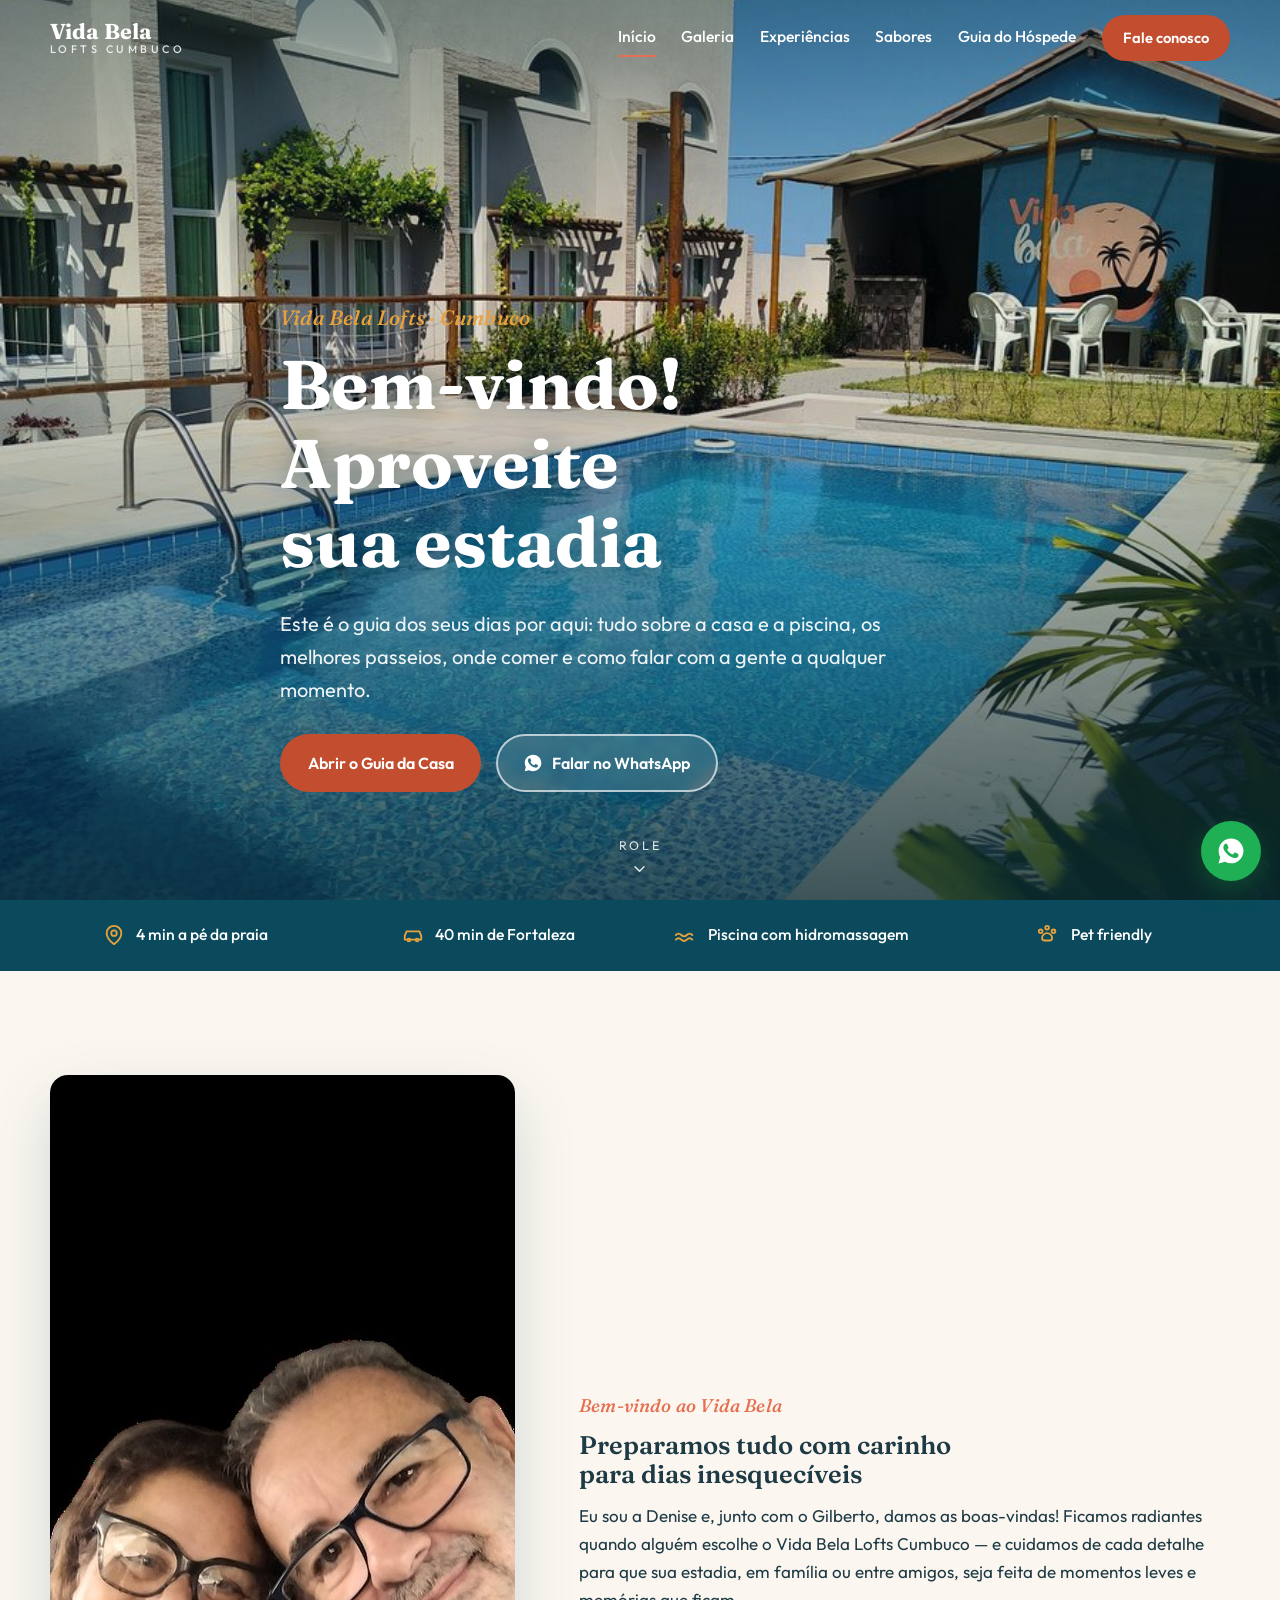
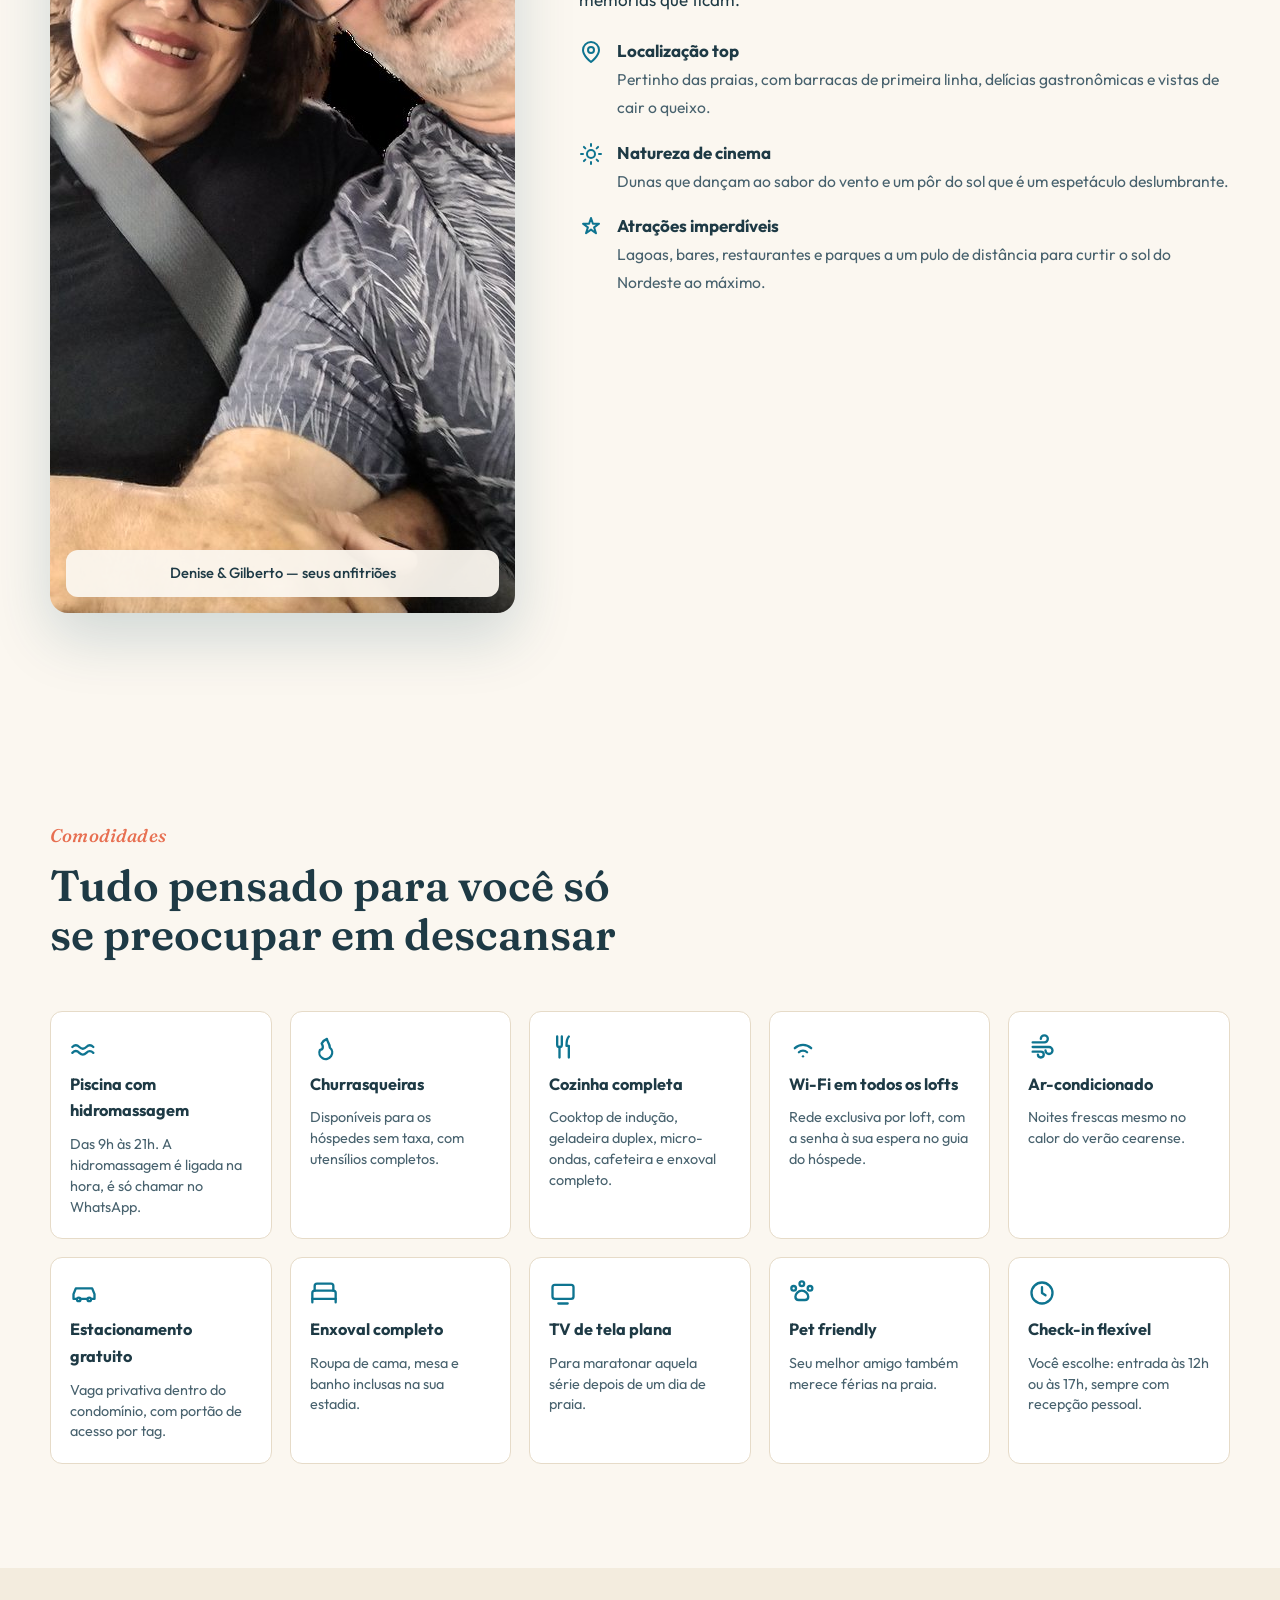
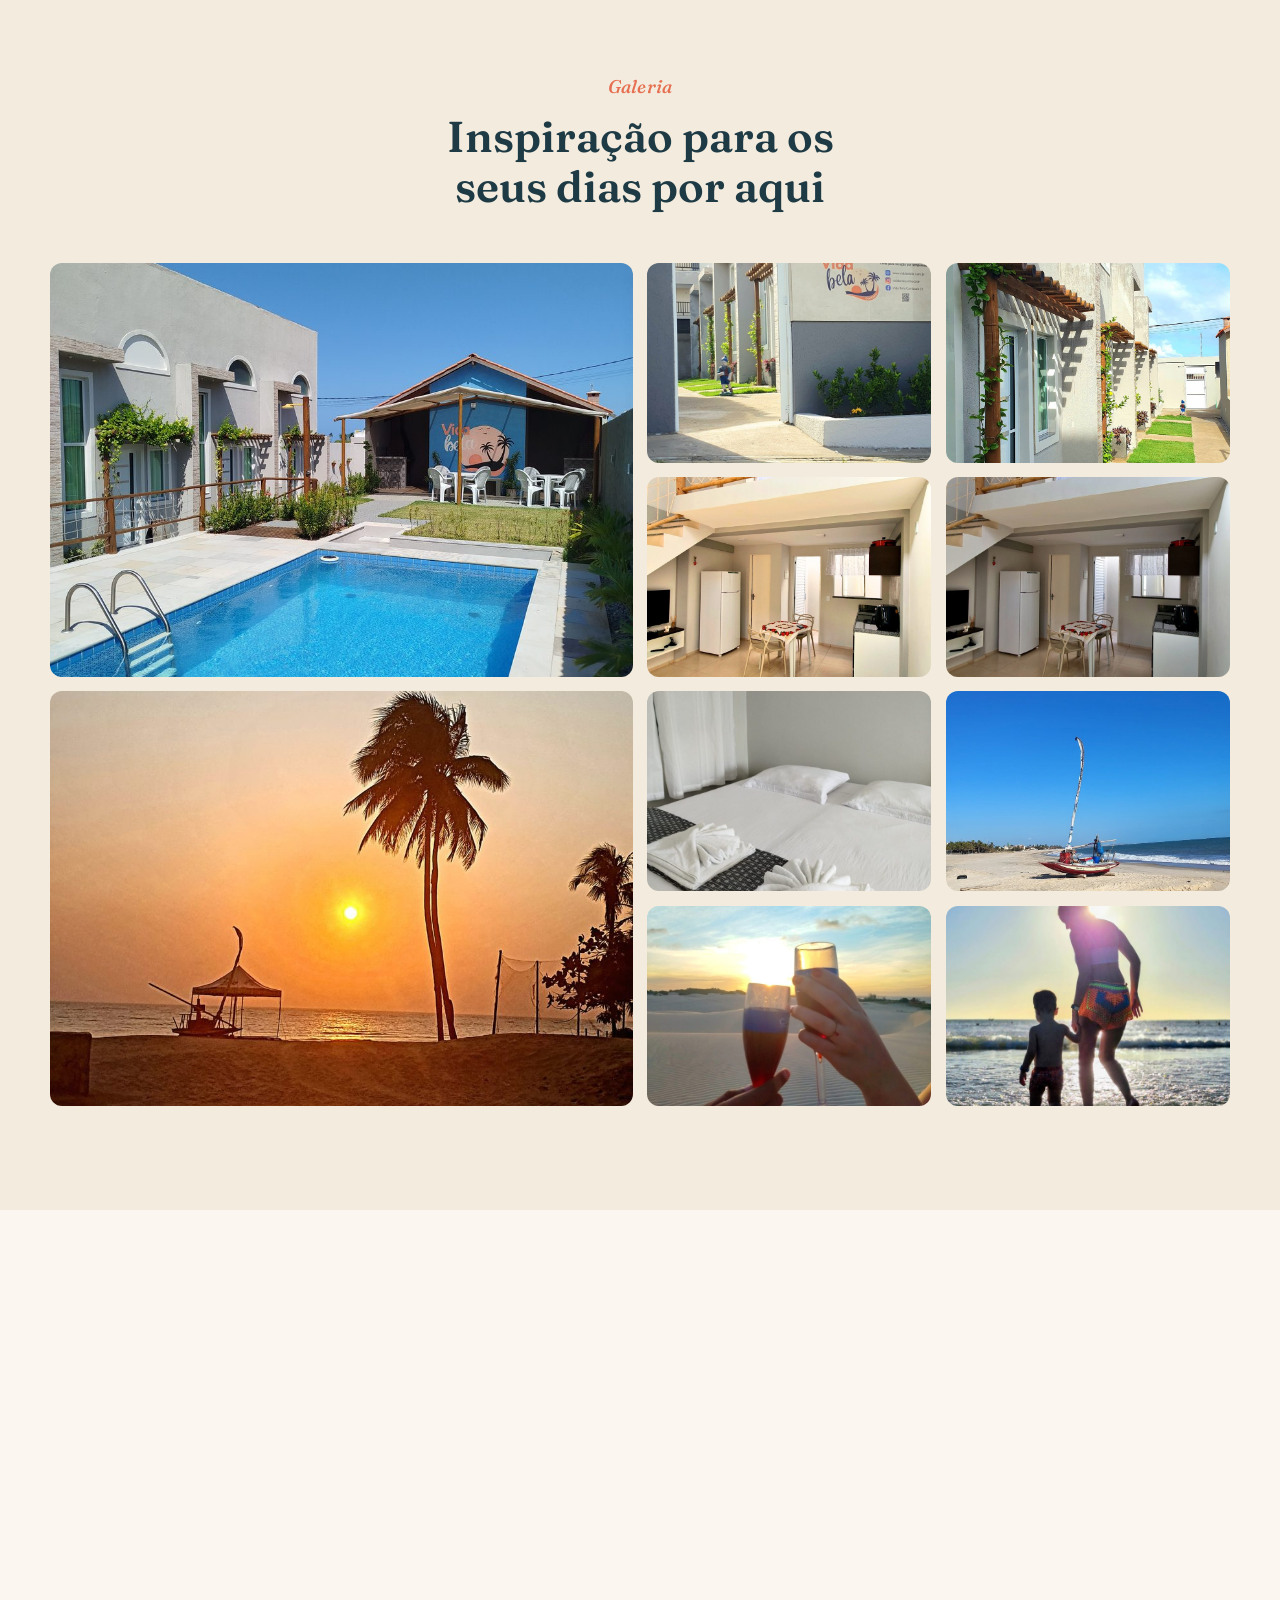
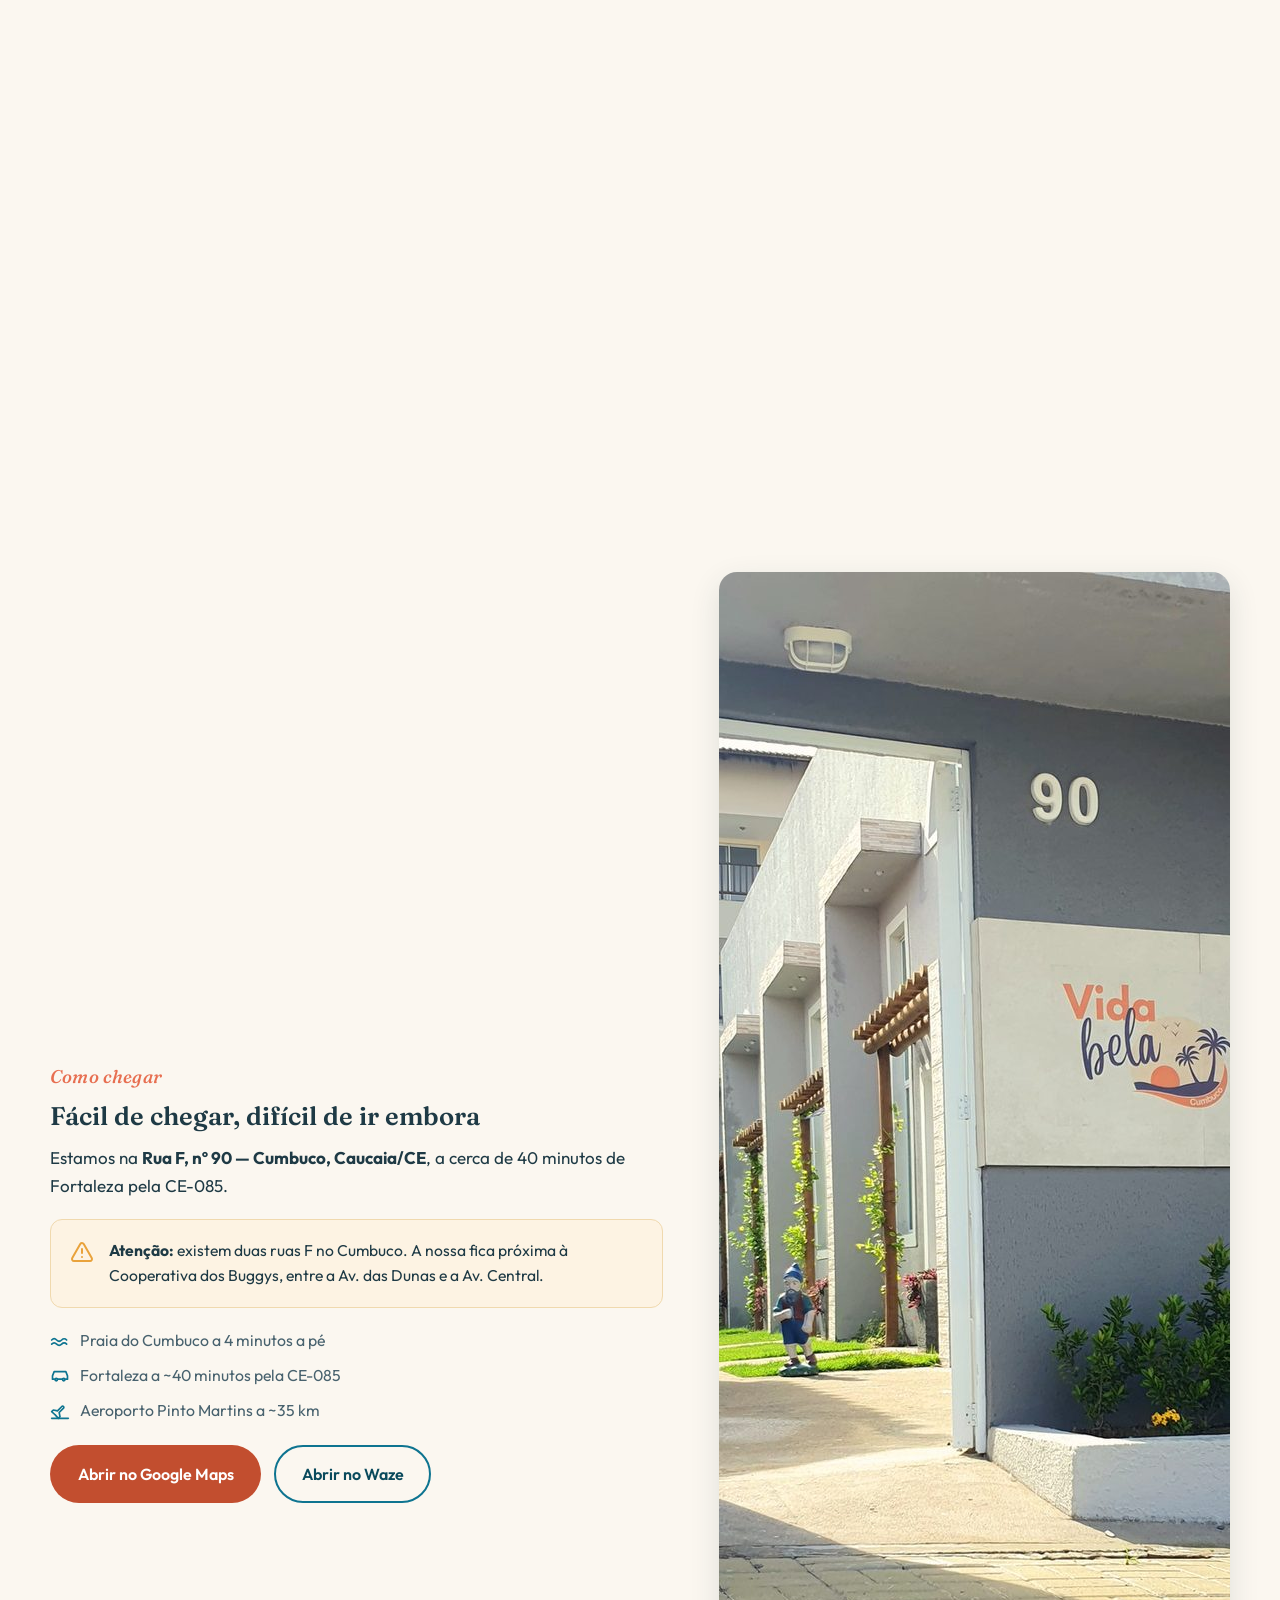
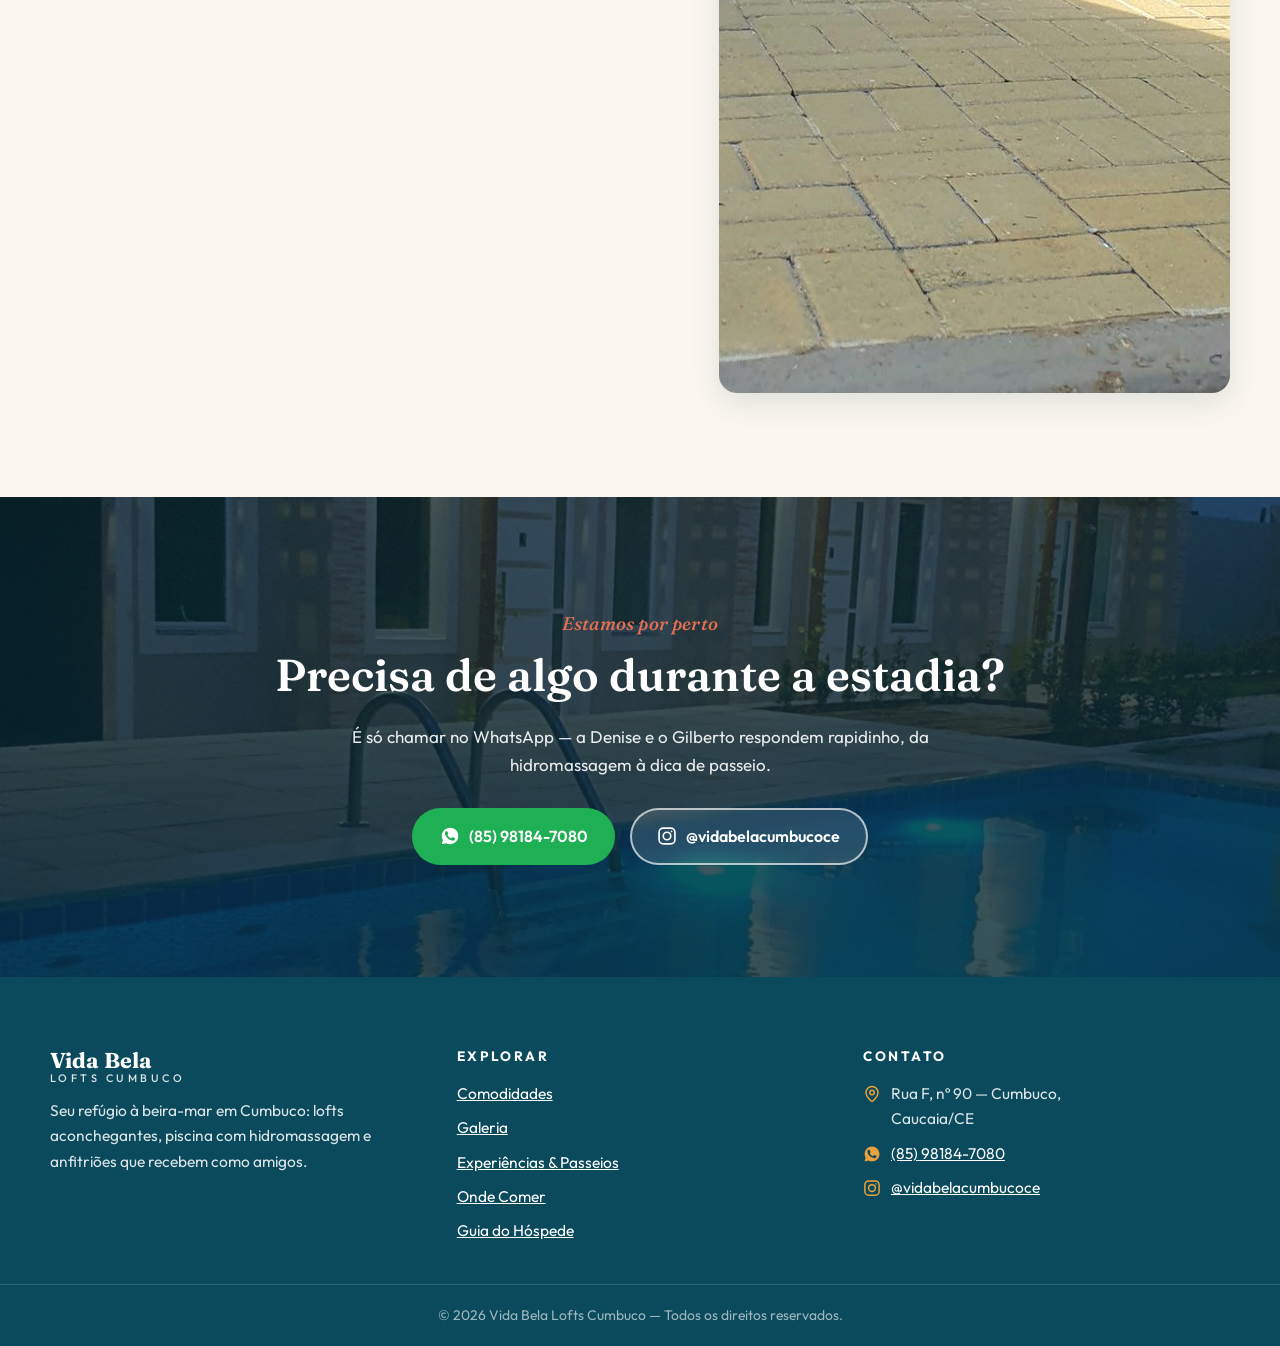
==== commit df1d870d: "Transforma o site em guia do hóspede e completa links de Instagram - Remove CTAs de reserva, cards d" ====
--- a/site/index.html
+++ b/site/index.html
@@ -3,14 +3,14 @@
 <head>
   <meta charset="UTF-8">
   <meta name="viewport" content="width=device-width, initial-scale=1">
-  <title>Vida Bela Lofts Cumbuco — Seu refúgio à beira-mar no Ceará</title>
-  <meta name="description" content="Lofts aconchegantes com piscina e hidromassagem a 4 minutos a pé da Praia do Cumbuco, Ceará. Check-in flexível, pet friendly e anfitriões que recebem como amigos. Reserve pelo WhatsApp.">
+  <title>Vida Bela Lofts Cumbuco — Guia do Hóspede</title>
+  <meta name="description" content="Bem-vindo ao Vida Bela Lofts Cumbuco! O guia da sua estadia: informações da casa, piscina e Wi-Fi, passeios, restaurantes e contato direto com os anfitriões.">
   <link rel="icon" href="favicon.svg" type="image/svg+xml">
   <link rel="apple-touch-icon" href="apple-touch-icon.png">
   <link rel="stylesheet" href="assets/css/styles.css">
   <meta property="og:type" content="website">
-  <meta property="og:title" content="Vida Bela Lofts Cumbuco — Seu refúgio à beira-mar">
-  <meta property="og:description" content="Lofts aconchegantes com piscina e hidromassagem a 4 minutos a pé da Praia do Cumbuco. Reserve pelo WhatsApp.">
+  <meta property="og:title" content="Vida Bela Lofts Cumbuco — Guia do Hóspede">
+  <meta property="og:description" content="Bem-vindo! O guia da sua estadia: informações da casa, passeios, restaurantes e contato direto com os anfitriões.">
   <meta property="og:url" content="https://www.vidabelabr.com.br/">
   <meta property="og:image" content="https://www.vidabelabr.com.br/assets/img/og-image.jpg">
   <meta property="og:locale" content="pt_BR">
@@ -46,12 +46,11 @@
       </button>
       <nav id="site-nav" class="nav" aria-label="Navegação principal">
         <a href="index.html" aria-current="page">Início</a>
-        <a href="index.html#lofts">Os Lofts</a>
         <a href="index.html#galeria">Galeria</a>
         <a href="experiencias.html">Experiências</a>
         <a href="sabores.html">Sabores</a>
         <a href="guia.html">Guia do Hóspede</a>
-        <a class="btn btn--primary" href="https://wa.me/5585981847080?text=Ol%C3%A1!%20Gostaria%20de%20verificar%20disponibilidade%20no%20Vida%20Bela%20Lofts%20Cumbuco." target="_blank" rel="noopener">Reservar</a>
+        <a class="btn btn--primary" href="https://wa.me/5585981847080?text=Ol%C3%A1!%20Sou%20h%C3%B3spede%20do%20Vida%20Bela%20Lofts%20Cumbuco." target="_blank" rel="noopener">Fale conosco</a>
       </nav>
     </div>
   </header>
@@ -64,15 +63,15 @@
         <img src="assets/img/hero-mobile.jpg" alt="Piscina azul-turquesa do Vida Bela Lofts em dia de sol, cercada pelos lofts e pelo quiosque de palha" fetchpriority="high">
       </picture>
       <div class="container hero__content">
-        <span class="eyebrow">Cumbuco · Ceará</span>
-        <h1>Seu refúgio à beira-mar em Cumbuco</h1>
-        <p>Lofts aconchegantes com piscina e hidromassagem, a quatro minutos a pé de uma das praias mais encantadoras do Ceará — entre dunas, lagoas e um pôr do sol de cinema.</p>
+        <span class="eyebrow">Vida Bela Lofts · Cumbuco</span>
+        <h1>Bem-vindo! Aproveite sua estadia</h1>
+        <p>Este é o guia dos seus dias por aqui: tudo sobre a casa e a piscina, os melhores passeios, onde comer e como falar com a gente a qualquer momento.</p>
         <div class="hero__actions">
-          <a class="btn btn--whatsapp" href="https://wa.me/5585981847080?text=Ol%C3%A1!%20Gostaria%20de%20verificar%20disponibilidade%20no%20Vida%20Bela%20Lofts%20Cumbuco." target="_blank" rel="noopener">
+          <a class="btn btn--primary" href="guia.html">Abrir o Guia da Casa</a>
+          <a class="btn btn--ghost" href="https://wa.me/5585981847080?text=Ol%C3%A1!%20Sou%20h%C3%B3spede%20do%20Vida%20Bela%20Lofts%20Cumbuco." target="_blank" rel="noopener">
             <svg width="20" height="20" viewBox="0 0 24 24" fill="currentColor" aria-hidden="true"><path d="M12.04 2C6.58 2 2.13 6.45 2.13 11.91c0 1.75.46 3.45 1.32 4.95L2.05 22l5.25-1.38a9.9 9.9 0 0 0 4.74 1.21h.01c5.46 0 9.9-4.45 9.9-9.91 0-2.65-1.03-5.14-2.9-7.01A9.82 9.82 0 0 0 12.04 2Zm5.83 14.12c-.25.7-1.45 1.33-2.02 1.42-.52.08-1.17.11-1.89-.12-.44-.14-1-.32-1.71-.63-3.02-1.3-4.99-4.34-5.14-4.54-.15-.2-1.23-1.63-1.23-3.11 0-1.48.78-2.21 1.05-2.51.28-.3.6-.38.8-.38h.58c.18 0 .43-.07.68.52.25.6.85 2.08.93 2.23.07.15.12.33.02.53-.1.2-.15.32-.3.5-.15.17-.31.39-.45.52-.15.15-.3.31-.13.61.17.3.76 1.26 1.63 2.03 1.13 1 2.07 1.32 2.37 1.47.3.15.47.12.65-.07.17-.2.75-.87.94-1.17.2-.3.4-.25.67-.15.28.1 1.75.83 2.05.98.3.15.5.22.57.35.08.13.08.72-.17 1.42Z"/></svg>
-            Reservar pelo WhatsApp
-          </a>
-          <a class="btn btn--ghost" href="#lofts">Conhecer os lofts</a>
+            Falar no WhatsApp
+          </a>
         </div>
       </div>
       <a class="hero__scroll" href="#destaques" aria-label="Rolar para o conteúdo">
@@ -134,51 +133,6 @@
       </div>
     </section>
 
-    <!-- ============ LOFTS ============ -->
-    <section class="section section--alt" id="lofts">
-      <div class="container">
-        <header class="section-head section-head--center reveal">
-          <span class="eyebrow">Acomodações</span>
-          <h2>Um loft do seu jeito</h2>
-          <p>São seis lofts em um condomínio tranquilo com piscina — dois formatos pensados para casais e para famílias.</p>
-        </header>
-        <div class="lofts-grid">
-          <article class="card reveal">
-            <div class="loft-card__media">
-              <img src="assets/img/loft-interior.jpg" alt="Interior do Loft Completo com pé-direito duplo e mezanino com guarda-corpo de cordas náuticas" loading="lazy" width="900" height="1600">
-            </div>
-            <div class="card__body">
-              <h3>Loft Completo</h3>
-              <p>Espaço amplo em dois níveis, com mezanino charmoso, sala de estar e cozinha equipada. Perfeito para famílias e grupos de amigos.</p>
-              <ul class="loft-facts">
-                <li><svg width="16" height="16" viewBox="0 0 24 24" fill="none" stroke="currentColor" stroke-width="2" stroke-linecap="round" stroke-linejoin="round" aria-hidden="true"><path d="M16 21v-2a4 4 0 0 0-4-4H6a4 4 0 0 0-4 4v2"/><circle cx="9" cy="7" r="4"/><path d="M22 21v-2a4 4 0 0 0-3-3.87"/><path d="M16 3.13a4 4 0 0 1 0 7.75"/></svg> Até 4 hóspedes</li>
-                <li><svg width="16" height="16" viewBox="0 0 24 24" fill="none" stroke="currentColor" stroke-width="2" stroke-linecap="round" stroke-linejoin="round" aria-hidden="true"><path d="M2 20v-8a2 2 0 0 1 2-2h16a2 2 0 0 1 2 2v8"/><path d="M4 10V6a2 2 0 0 1 2-2h12a2 2 0 0 1 2 2v4"/><path d="M2 17h20"/></svg> 1 quarto + mezanino</li>
-                <li><svg width="16" height="16" viewBox="0 0 24 24" fill="none" stroke="currentColor" stroke-width="2" stroke-linecap="round" stroke-linejoin="round" aria-hidden="true"><path d="M4 12h16v3a4 4 0 0 1-4 4H8a4 4 0 0 1-4-4Z"/><path d="M6 12V5a2 2 0 0 1 2-2h1"/></svg> 2 banheiros</li>
-                <li><svg width="16" height="16" viewBox="0 0 24 24" fill="none" stroke="currentColor" stroke-width="2" stroke-linecap="round" stroke-linejoin="round" aria-hidden="true"><path d="M7 3v7a2 2 0 0 0 4 0V3"/><path d="M9 12v9"/><path d="M17 3c-1.8 1.8-2 5-2 8h2v10"/></svg> Cozinha equipada</li>
-              </ul>
-              <a class="btn btn--outline" href="https://wa.me/5585981847080?text=Ol%C3%A1!%20Tenho%20interesse%20no%20Loft%20Completo%20(at%C3%A9%204%20h%C3%B3spedes)%20do%20Vida%20Bela%20Lofts%20Cumbuco." target="_blank" rel="noopener">Consultar disponibilidade</a>
-            </div>
-          </article>
-          <article class="card reveal reveal-d1">
-            <div class="loft-card__media">
-              <img src="assets/img/loft-quarto.jpg" alt="Cama de casal do Loft Casal com toalhas decoradas em formato de cisne" loading="lazy" width="800" height="1067">
-            </div>
-            <div class="card__body">
-              <h3>Loft Casal</h3>
-              <p>Aconchego em dose dupla para quem viaja a dois: ambiente intimista, clima romântico e tudo o que você precisa a poucos passos da piscina.</p>
-              <ul class="loft-facts">
-                <li><svg width="16" height="16" viewBox="0 0 24 24" fill="none" stroke="currentColor" stroke-width="2" stroke-linecap="round" stroke-linejoin="round" aria-hidden="true"><path d="M16 21v-2a4 4 0 0 0-4-4H6a4 4 0 0 0-4 4v2"/><circle cx="9" cy="7" r="4"/><path d="M22 21v-2a4 4 0 0 0-3-3.87"/><path d="M16 3.13a4 4 0 0 1 0 7.75"/></svg> Até 2 hóspedes</li>
-                <li><svg width="16" height="16" viewBox="0 0 24 24" fill="none" stroke="currentColor" stroke-width="2" stroke-linecap="round" stroke-linejoin="round" aria-hidden="true"><path d="M2 20v-8a2 2 0 0 1 2-2h16a2 2 0 0 1 2 2v8"/><path d="M4 10V6a2 2 0 0 1 2-2h12a2 2 0 0 1 2 2v4"/><path d="M2 17h20"/></svg> 1 quarto</li>
-                <li><svg width="16" height="16" viewBox="0 0 24 24" fill="none" stroke="currentColor" stroke-width="2" stroke-linecap="round" stroke-linejoin="round" aria-hidden="true"><path d="M4 12h16v3a4 4 0 0 1-4 4H8a4 4 0 0 1-4-4Z"/><path d="M6 12V5a2 2 0 0 1 2-2h1"/></svg> 1 banheiro</li>
-                <li><svg width="16" height="16" viewBox="0 0 24 24" fill="none" stroke="currentColor" stroke-width="2" stroke-linecap="round" stroke-linejoin="round" aria-hidden="true"><path d="M7 3v7a2 2 0 0 0 4 0V3"/><path d="M9 12v9"/><path d="M17 3c-1.8 1.8-2 5-2 8h2v10"/></svg> Cozinha equipada</li>
-              </ul>
-              <a class="btn btn--outline" href="https://wa.me/5585981847080?text=Ol%C3%A1!%20Tenho%20interesse%20no%20Loft%20Casal%20do%20Vida%20Bela%20Lofts%20Cumbuco." target="_blank" rel="noopener">Consultar disponibilidade</a>
-            </div>
-          </article>
-        </div>
-      </div>
-    </section>
-
     <!-- ============ COMODIDADES ============ -->
     <section class="section" id="comodidades">
       <div class="container">
@@ -246,7 +200,7 @@
       <div class="container">
         <header class="section-head section-head--center reveal">
           <span class="eyebrow">Galeria</span>
-          <h2>Um gostinho do que espera por você</h2>
+          <h2>Inspiração para os seus dias por aqui</h2>
         </header>
         <div class="gallery reveal">
           <a href="assets/img/piscina-dia.jpg" data-lightbox>
@@ -326,26 +280,6 @@
       </div>
     </section>
 
-    <!-- ============ PROVA SOCIAL ============ -->
-    <section class="section section--tight section--alt" aria-label="Avaliações">
-      <div class="container">
-        <div class="social-proof reveal">
-          <div class="badge-card">
-            <strong>10/10</strong>
-            <span>Nota máxima no Booking.com</span>
-          </div>
-          <div class="badge-card">
-            <strong>4,9/5</strong>
-            <span>Avaliação geral dos hóspedes</span>
-          </div>
-          <div class="badge-card">
-            <strong>❤</strong>
-            <span>Recepção pessoal em cada chegada</span>
-          </div>
-        </div>
-      </div>
-    </section>
-
     <!-- ============ COMO CHEGAR ============ -->
     <section class="section" id="como-chegar">
       <div class="container location-grid">
@@ -388,11 +322,11 @@
         <img src="assets/img/band-noite.jpg" alt="" loading="lazy" width="1134" height="860">
       </div>
       <div class="container">
-        <span class="eyebrow reveal">Reserve seus dias de vida bela</span>
-        <h2 class="reveal">A piscina, o mar e o pôr do sol já estão à sua espera</h2>
-        <p class="reveal reveal-d1">Fale direto com a Denise e o Gilberto pelo WhatsApp — sem intermediários, com atendimento de quem recebe como amigo.</p>
+        <span class="eyebrow reveal">Estamos por perto</span>
+        <h2 class="reveal">Precisa de algo durante a estadia?</h2>
+        <p class="reveal reveal-d1">É só chamar no WhatsApp — a Denise e o Gilberto respondem rapidinho, da hidromassagem à dica de passeio.</p>
         <div class="hero__actions reveal reveal-d2">
-          <a class="btn btn--whatsapp" href="https://wa.me/5585981847080?text=Ol%C3%A1!%20Gostaria%20de%20verificar%20disponibilidade%20no%20Vida%20Bela%20Lofts%20Cumbuco." target="_blank" rel="noopener">
+          <a class="btn btn--whatsapp" href="https://wa.me/5585981847080?text=Ol%C3%A1!%20Sou%20h%C3%B3spede%20do%20Vida%20Bela%20Lofts%20Cumbuco." target="_blank" rel="noopener">
             <svg width="20" height="20" viewBox="0 0 24 24" fill="currentColor" aria-hidden="true"><path d="M12.04 2C6.58 2 2.13 6.45 2.13 11.91c0 1.75.46 3.45 1.32 4.95L2.05 22l5.25-1.38a9.9 9.9 0 0 0 4.74 1.21h.01c5.46 0 9.9-4.45 9.9-9.91 0-2.65-1.03-5.14-2.9-7.01A9.82 9.82 0 0 0 12.04 2Zm5.83 14.12c-.25.7-1.45 1.33-2.02 1.42-.52.08-1.17.11-1.89-.12-.44-.14-1-.32-1.71-.63-3.02-1.3-4.99-4.34-5.14-4.54-.15-.2-1.23-1.63-1.23-3.11 0-1.48.78-2.21 1.05-2.51.28-.3.6-.38.8-.38h.58c.18 0 .43-.07.68.52.25.6.85 2.08.93 2.23.07.15.12.33.02.53-.1.2-.15.32-.3.5-.15.17-.31.39-.45.52-.15.15-.3.31-.13.61.17.3.76 1.26 1.63 2.03 1.13 1 2.07 1.32 2.37 1.47.3.15.47.12.65-.07.17-.2.75-.87.94-1.17.2-.3.4-.25.67-.15.28.1 1.75.83 2.05.98.3.15.5.22.57.35.08.13.08.72-.17 1.42Z"/></svg>
             (85) 98184-7080
           </a>
@@ -416,8 +350,8 @@
         <nav aria-label="Links do rodapé">
           <h4>Explorar</h4>
           <ul>
-            <li><a href="index.html#lofts">Os Lofts</a></li>
             <li><a href="index.html#comodidades">Comodidades</a></li>
+            <li><a href="index.html#galeria">Galeria</a></li>
             <li><a href="experiencias.html">Experiências &amp; Passeios</a></li>
             <li><a href="sabores.html">Onde Comer</a></li>
             <li><a href="guia.html">Guia do Hóspede</a></li>
@@ -447,7 +381,7 @@
     </div>
   </footer>
 
-  <a class="wa-float" href="https://wa.me/5585981847080?text=Ol%C3%A1!%20Gostaria%20de%20verificar%20disponibilidade%20no%20Vida%20Bela%20Lofts%20Cumbuco." target="_blank" rel="noopener" aria-label="Reservar pelo WhatsApp">
+  <a class="wa-float" href="https://wa.me/5585981847080?text=Ol%C3%A1!%20Sou%20h%C3%B3spede%20do%20Vida%20Bela%20Lofts%20Cumbuco." target="_blank" rel="noopener" aria-label="Falar com os anfitriões no WhatsApp">
     <svg viewBox="0 0 24 24" fill="currentColor" aria-hidden="true"><path d="M12.04 2C6.58 2 2.13 6.45 2.13 11.91c0 1.75.46 3.45 1.32 4.95L2.05 22l5.25-1.38a9.9 9.9 0 0 0 4.74 1.21h.01c5.46 0 9.9-4.45 9.9-9.91 0-2.65-1.03-5.14-2.9-7.01A9.82 9.82 0 0 0 12.04 2Zm5.83 14.12c-.25.7-1.45 1.33-2.02 1.42-.52.08-1.17.11-1.89-.12-.44-.14-1-.32-1.71-.63-3.02-1.3-4.99-4.34-5.14-4.54-.15-.2-1.23-1.63-1.23-3.11 0-1.48.78-2.21 1.05-2.51.28-.3.6-.38.8-.38h.58c.18 0 .43-.07.68.52.25.6.85 2.08.93 2.23.07.15.12.33.02.53-.1.2-.15.32-.3.5-.15.17-.31.39-.45.52-.15.15-.3.31-.13.61.17.3.76 1.26 1.63 2.03 1.13 1 2.07 1.32 2.37 1.47.3.15.47.12.65-.07.17-.2.75-.87.94-1.17.2-.3.4-.25.67-.15.28.1 1.75.83 2.05.98.3.15.5.22.57.35.08.13.08.72-.17 1.42Z"/></svg>
   </a>
 
--- a/site/assets/css/styles.css
+++ b/site/assets/css/styles.css
@@ -792,6 +792,19 @@
   margin-bottom: .1rem;
 }
 .spot-card p { color: var(--ink-soft); font-size: .96rem; margin: 0; }
+.insta-link {
+  display: inline-flex;
+  align-items: center;
+  gap: .45rem;
+  margin-top: .85rem;
+  font-size: .92rem;
+  font-weight: 600;
+  color: var(--brand-deep);
+  text-decoration: none;
+}
+.insta-link:hover { text-decoration: underline; }
+.insta-link svg { flex: none; color: var(--accent-soft); }
+
 .chips { display: flex; flex-wrap: wrap; gap: .45rem; margin-top: .9rem; }
 .chip {
   background: var(--bg-alt);
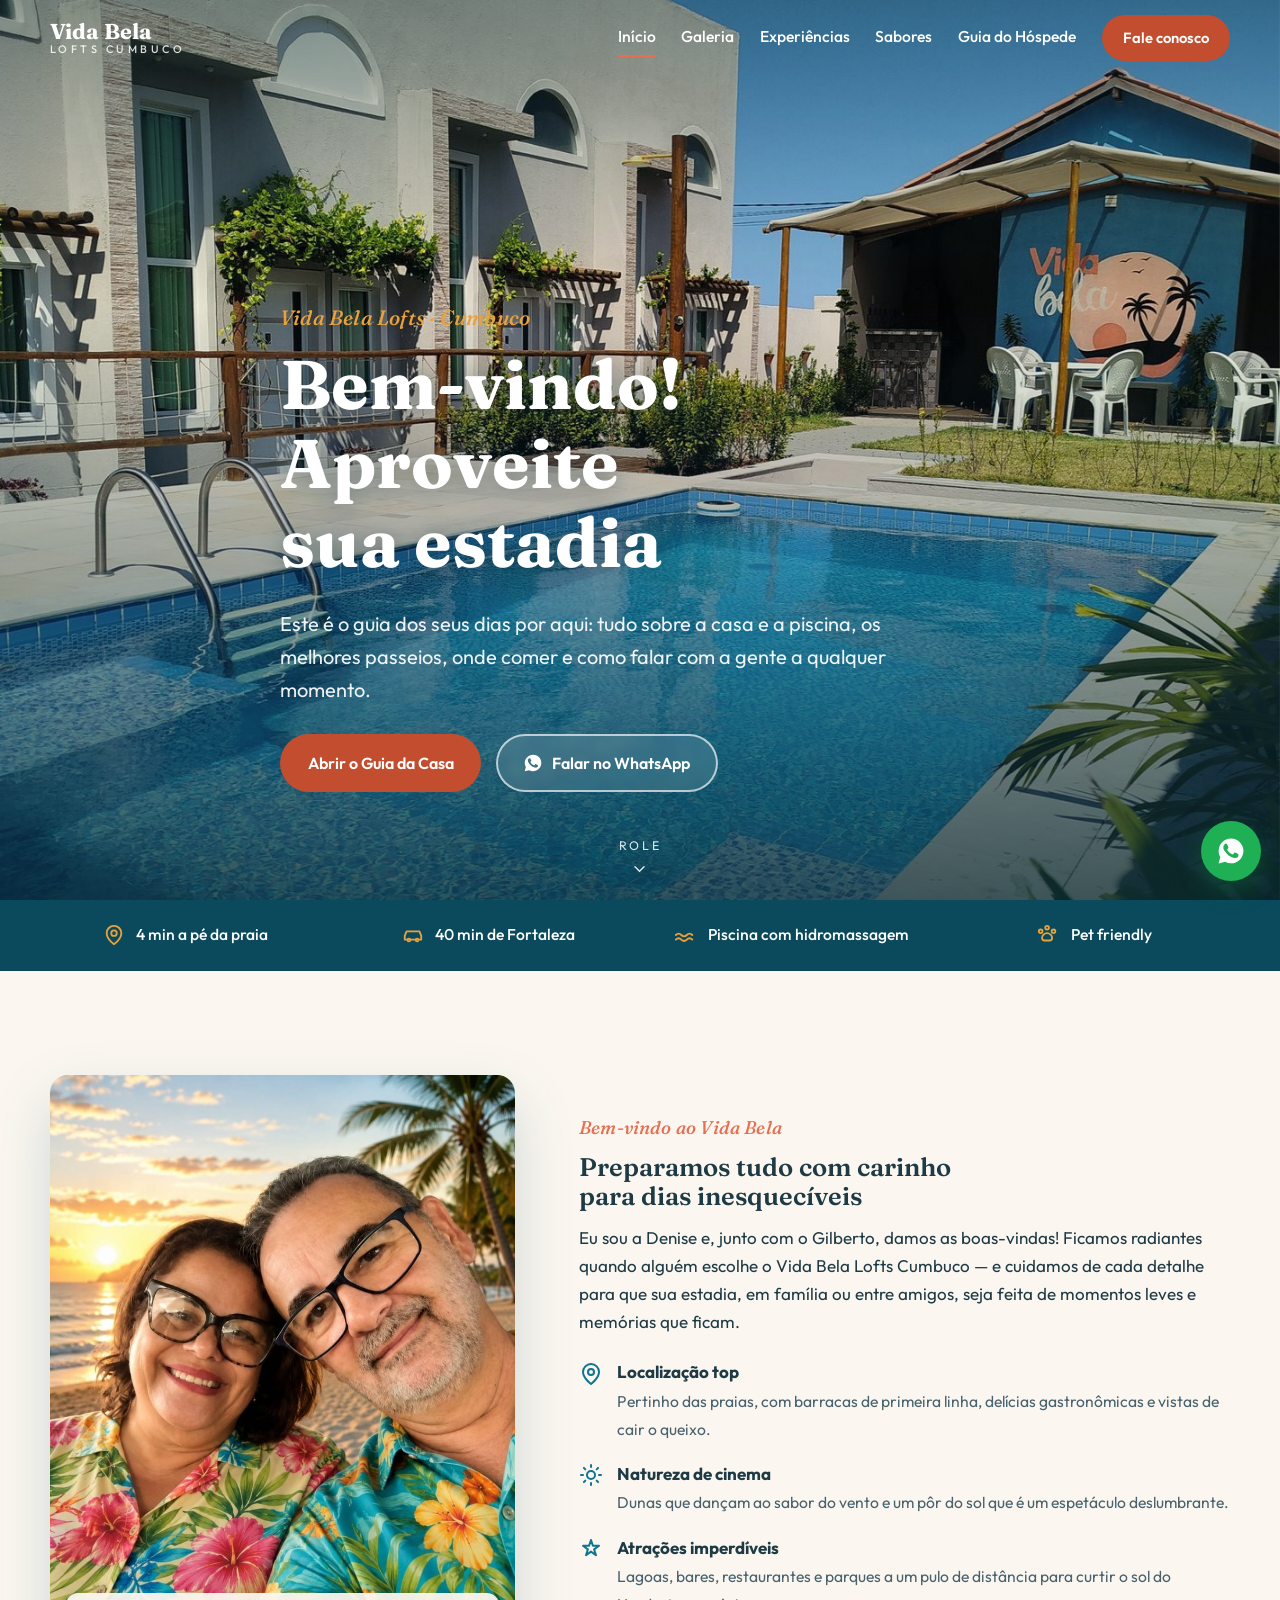
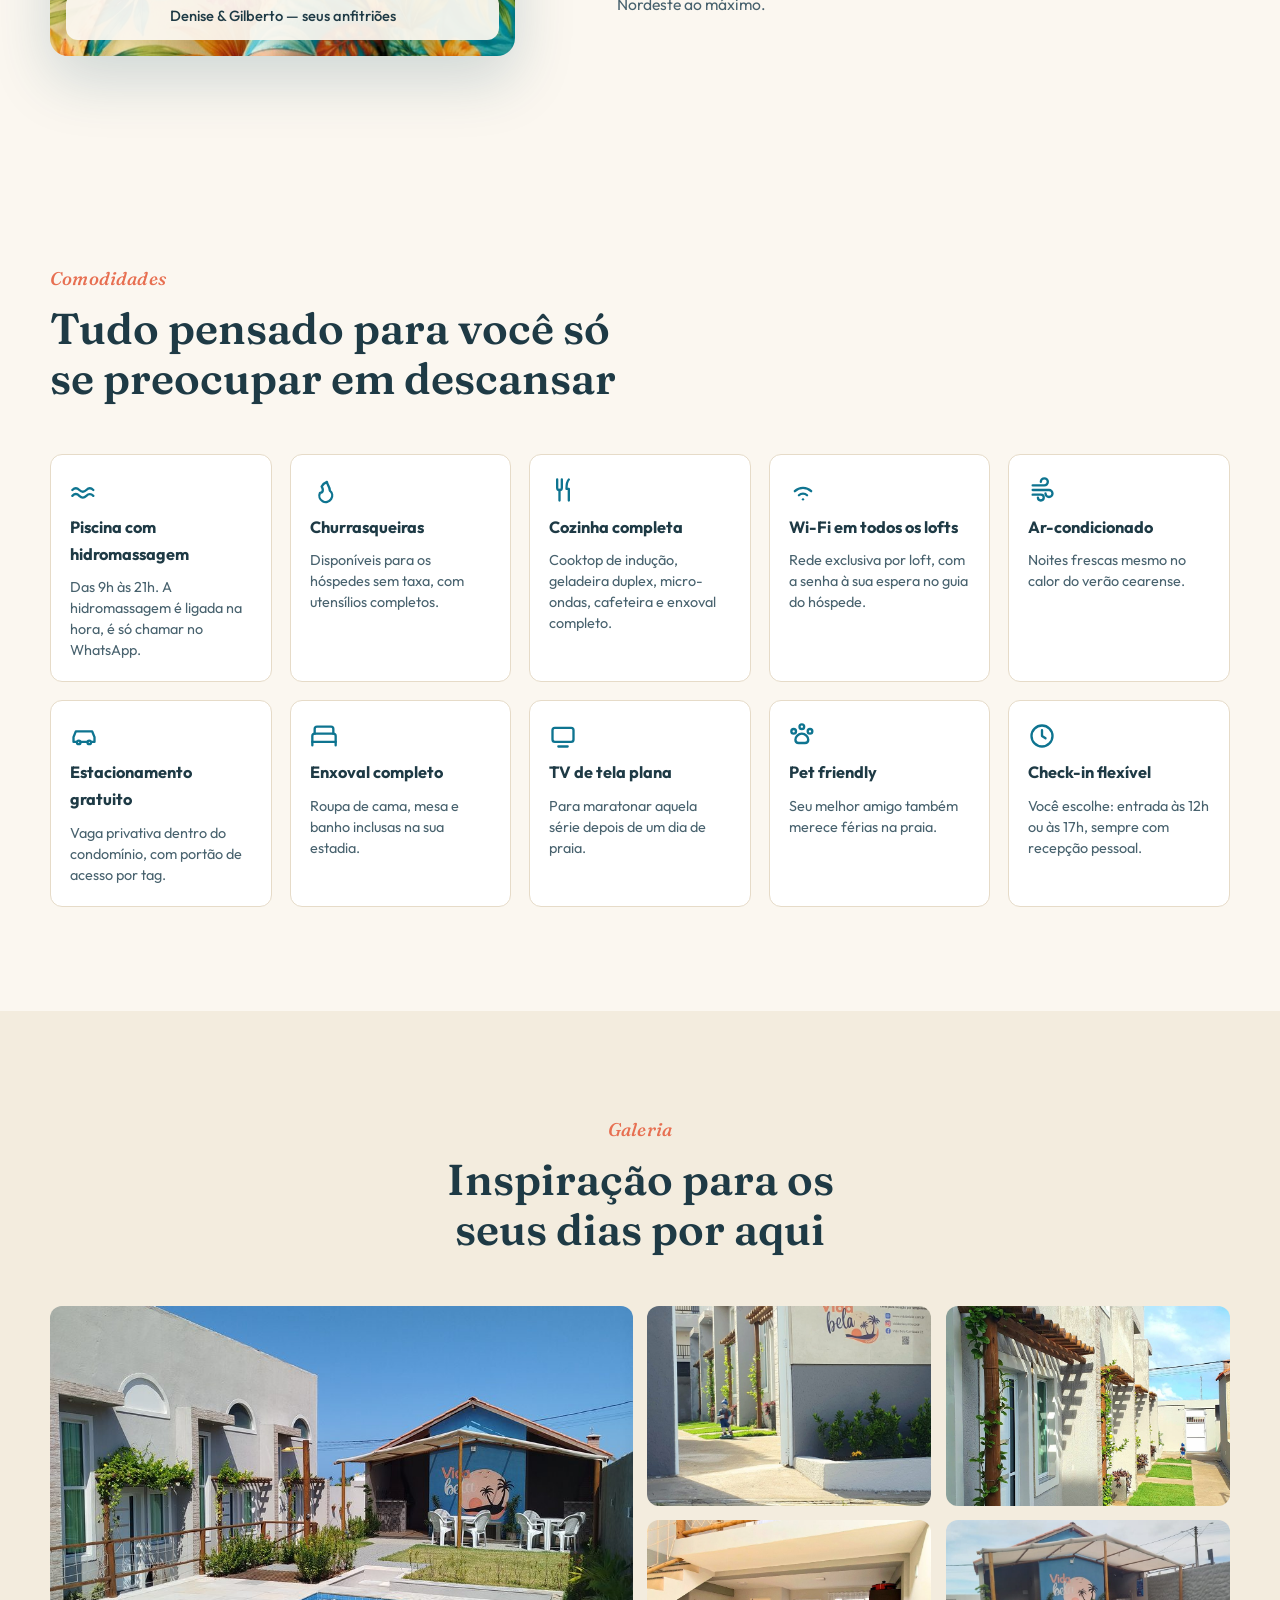
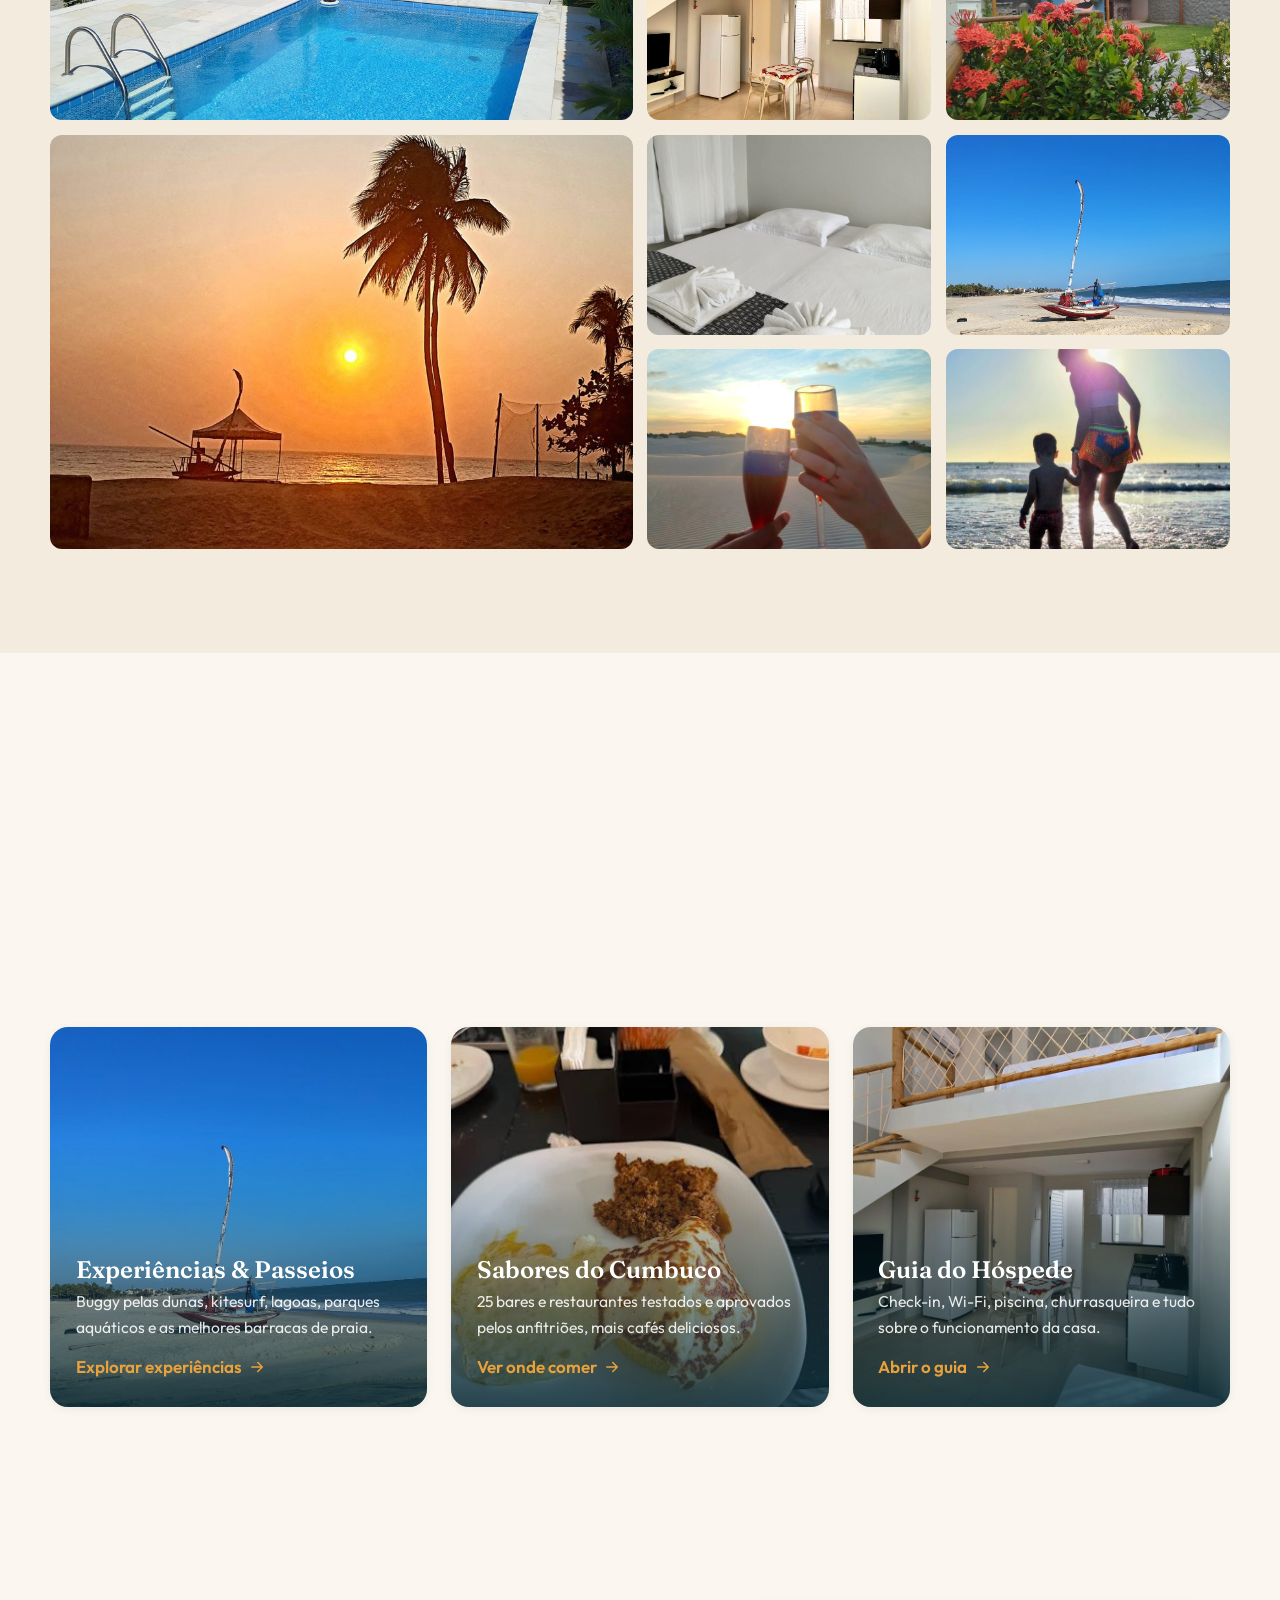
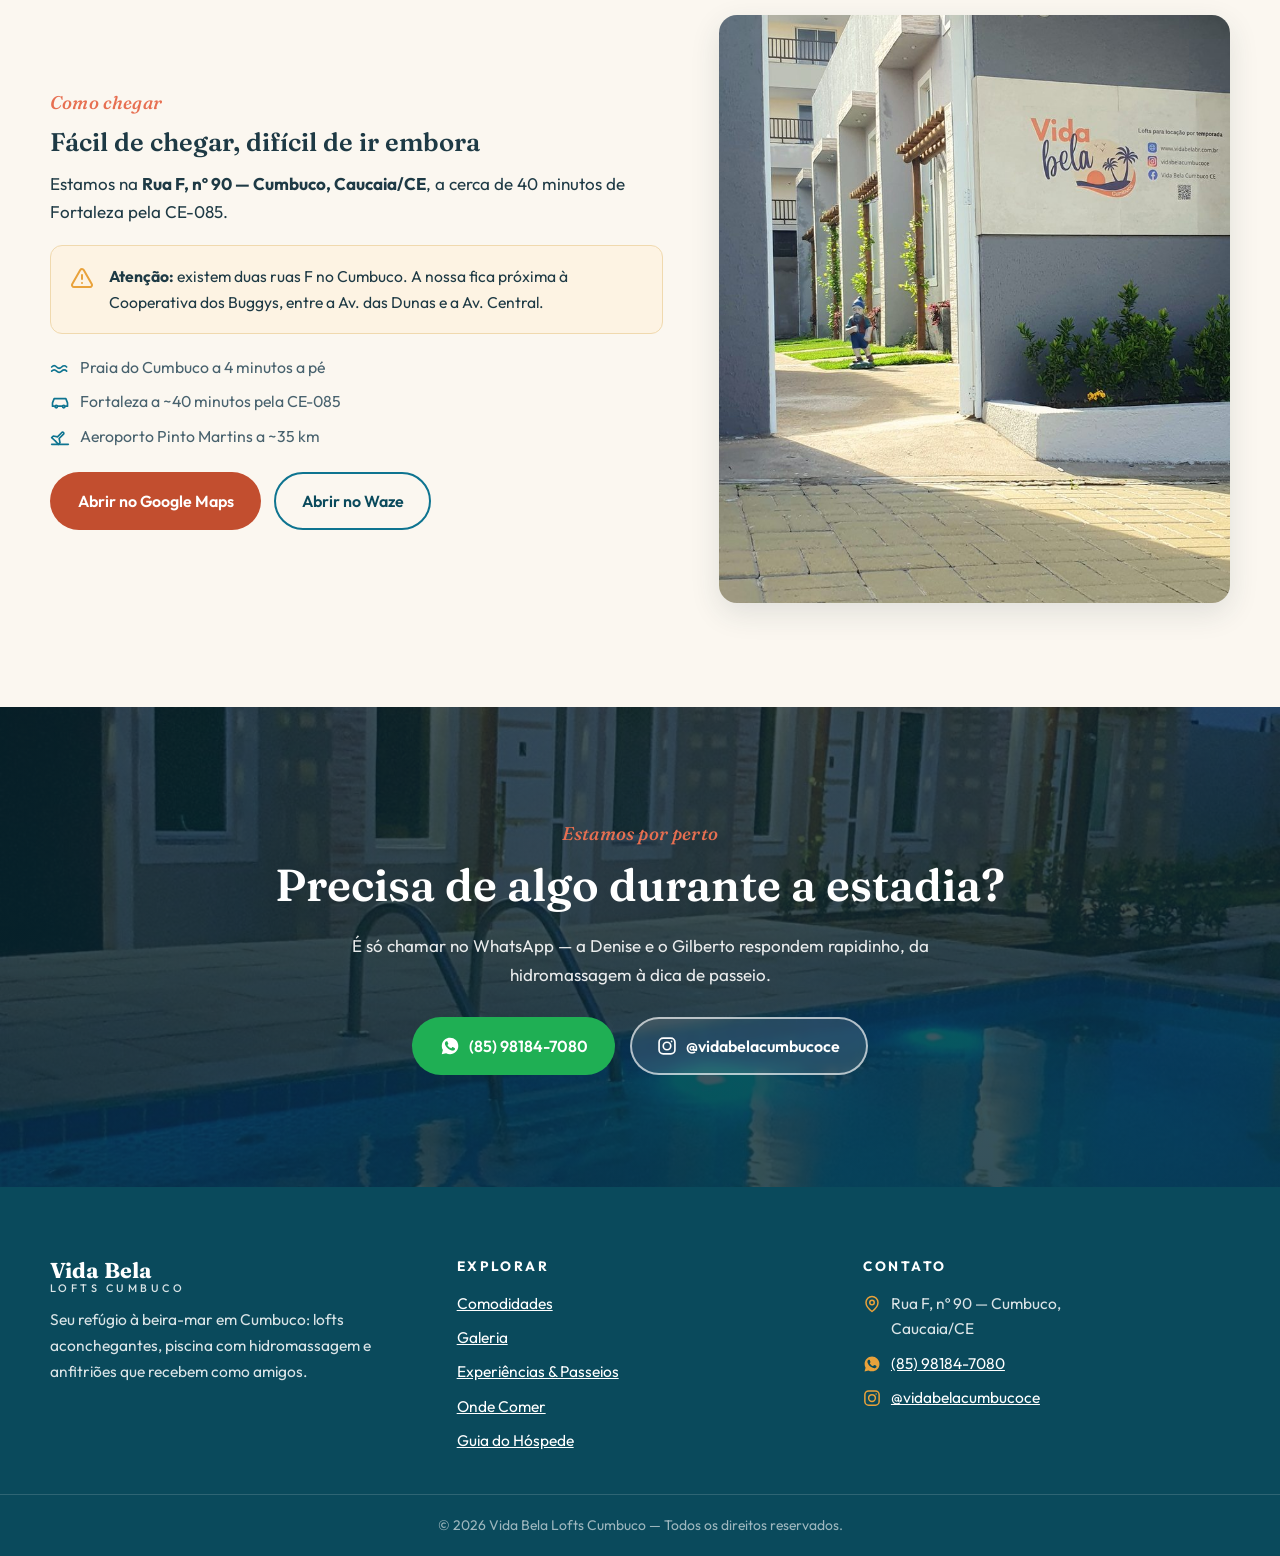
==== commit e9a2bb04: "Corrige pinos 19-25 com coordenadas reais, nova foto dos anfitriões, seção Bem-estar e links Google " ====
--- a/site/index.html
+++ b/site/index.html
@@ -108,7 +108,7 @@
     <section class="section" id="sobre">
       <div class="container about-grid">
         <figure class="reveal">
-          <img src="assets/img/anfitrioes.jpg" alt="Denise e Gilberto, anfitriões do Vida Bela Lofts Cumbuco, sorrindo abraçados" loading="lazy" width="640" height="1138">
+          <img src="assets/img/anfitrioes.jpg" alt="Denise e Gilberto, anfitriões do Vida Bela Lofts Cumbuco, sorrindo na praia ao pôr do sol" loading="lazy" width="800" height="1014">
           <figcaption>Denise &amp; Gilberto — seus anfitriões</figcaption>
         </figure>
         <div class="reveal reveal-d1">
@@ -215,8 +215,8 @@
           <a href="assets/img/loft-interior.jpg" data-lightbox>
             <img src="assets/img/loft-interior.jpg" alt="Interior do loft com mezanino e decoração clara" loading="lazy" width="900" height="1600">
           </a>
-          <a href="assets/img/loft-sala.jpg" data-lightbox>
-            <img src="assets/img/loft-sala.jpg" alt="Sala e cozinha do loft vistas do mezanino" loading="lazy" width="800" height="1422">
+          <a href="assets/img/jardim-mural.jpg" data-lightbox>
+            <img src="assets/img/jardim-mural.jpg" alt="Espaço da churrasqueira com o mural Vida Bela, entre as flores do jardim" loading="lazy" width="900" height="751">
           </a>
           <a href="assets/img/praia-por-do-sol.jpg" data-lightbox>
             <img src="assets/img/praia-por-do-sol.jpg" alt="Pôr do sol dourado na Praia do Cumbuco com coqueiro em silhueta" loading="lazy" width="900" height="1200">
--- a/site/assets/css/styles.css
+++ b/site/assets/css/styles.css
@@ -98,7 +98,7 @@
   -webkit-font-smoothing: antialiased;
 }
 
-img { max-width: 100%; display: block; }
+img { max-width: 100%; height: auto; display: block; }
 
 h1, h2, h3, h4 {
   font-family: var(--font-display);
@@ -740,17 +740,27 @@
 
 /* ---- Mapa figura ---- */
 .map-figure { margin: 0 0 2.2rem; }
-.map-figure img {
-  width: 100%;
+.map-figure__scroll {
+  overflow-x: auto;
+  -webkit-overflow-scrolling: touch;
   border-radius: var(--radius);
   border: 1px solid var(--line);
   box-shadow: var(--shadow-sm);
 }
+.map-figure img,
+.map-figure .mapa-svg { width: 100%; height: auto; display: block; }
 .map-figure figcaption {
   font-size: .9rem;
   color: var(--ink-soft);
   text-align: center;
   margin-top: .6rem;
+}
+.map-hint { display: none; }
+@media (max-width: 720px) {
+  /* no celular o mapa mantem largura legivel e rola na horizontal */
+  .map-figure img,
+  .map-figure .mapa-svg { width: 880px; max-width: none; }
+  .map-hint { display: inline; font-weight: 600; color: var(--brand-deep); }
 }
 
 /* ---- Barracas / numbered cards ---- */
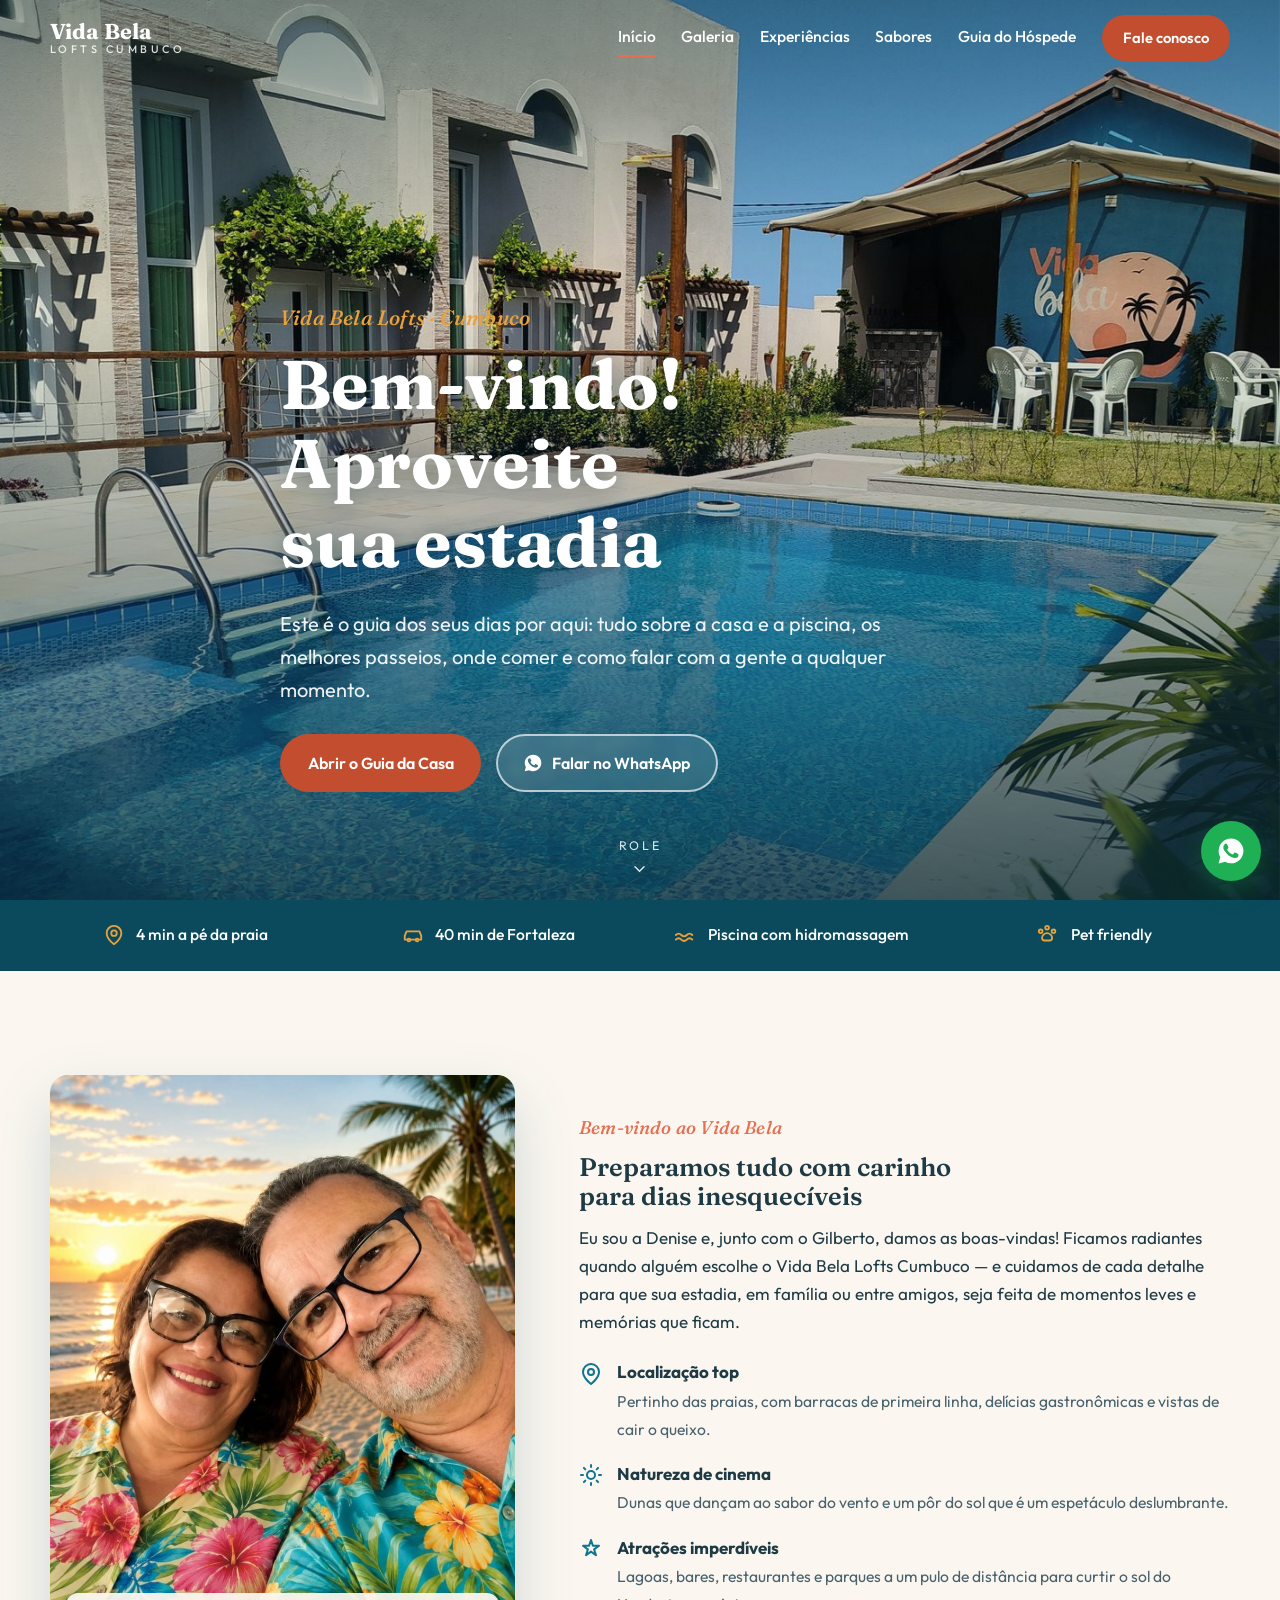
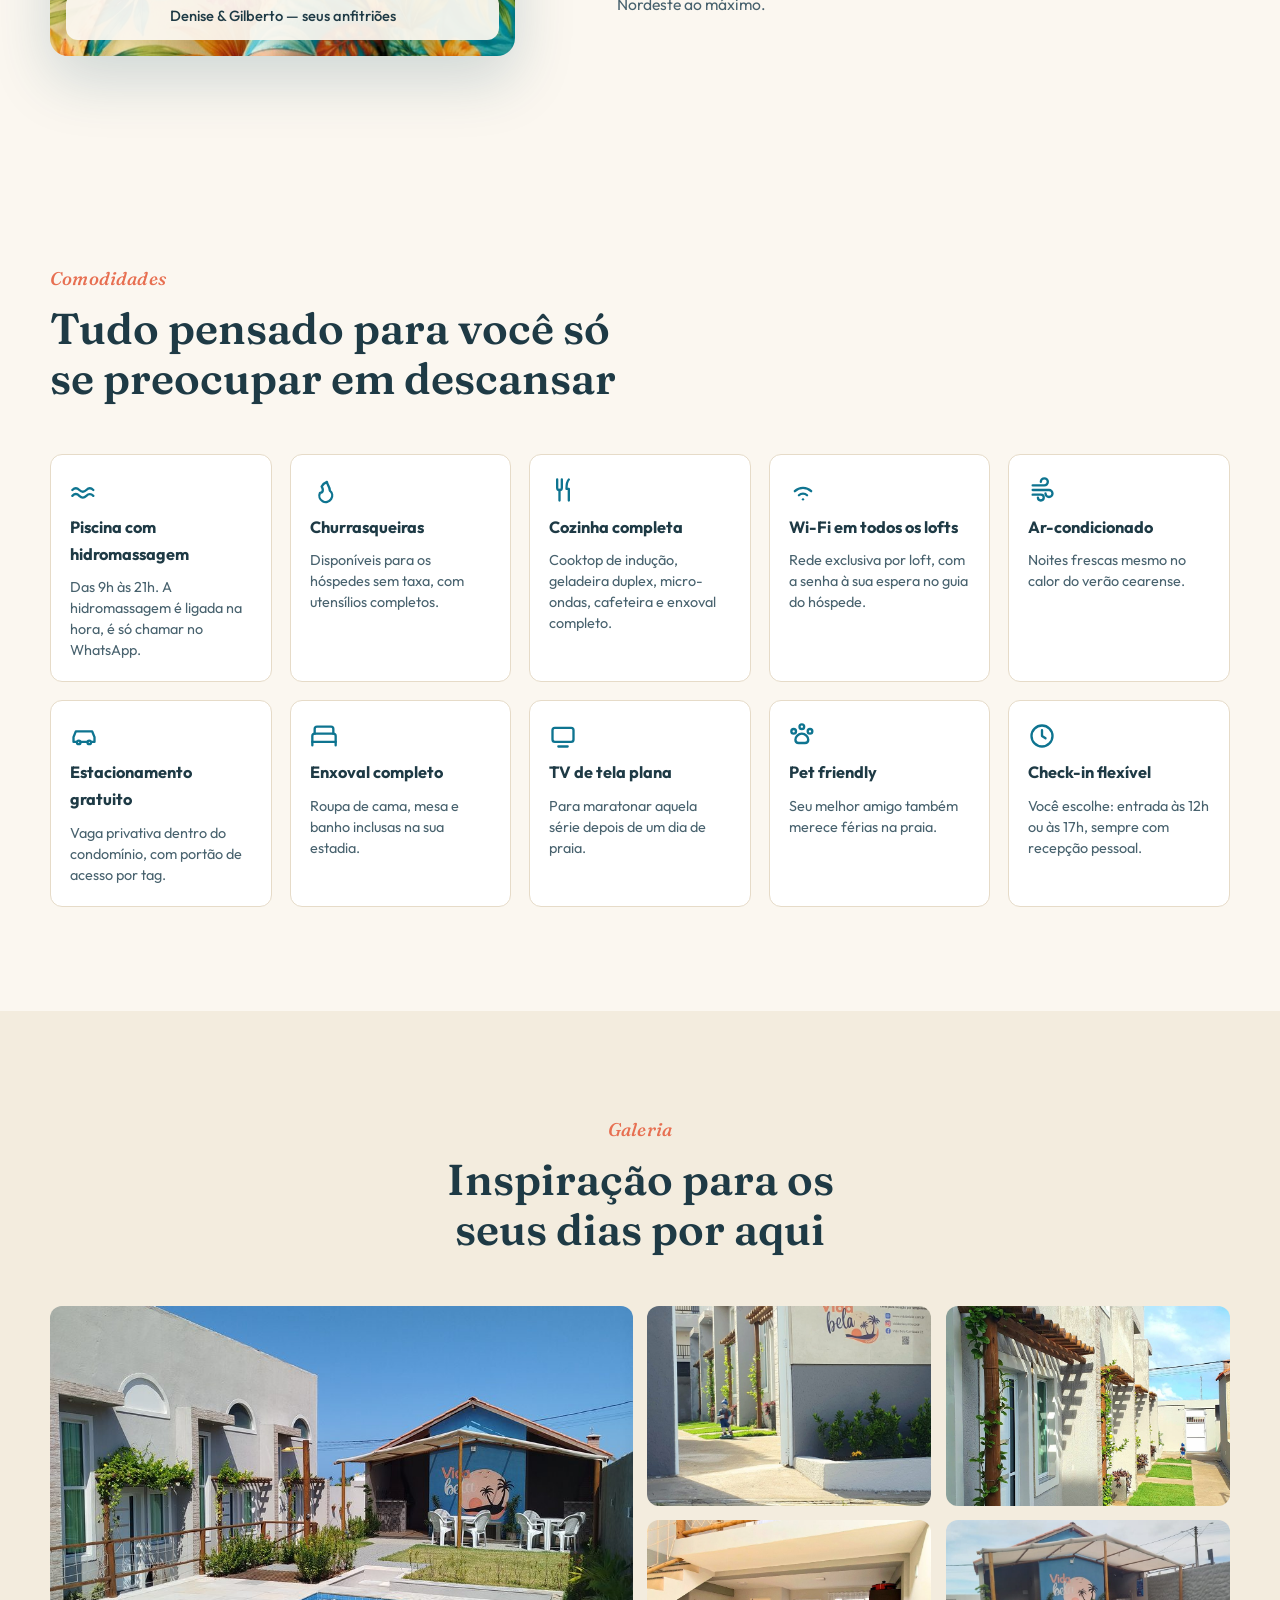
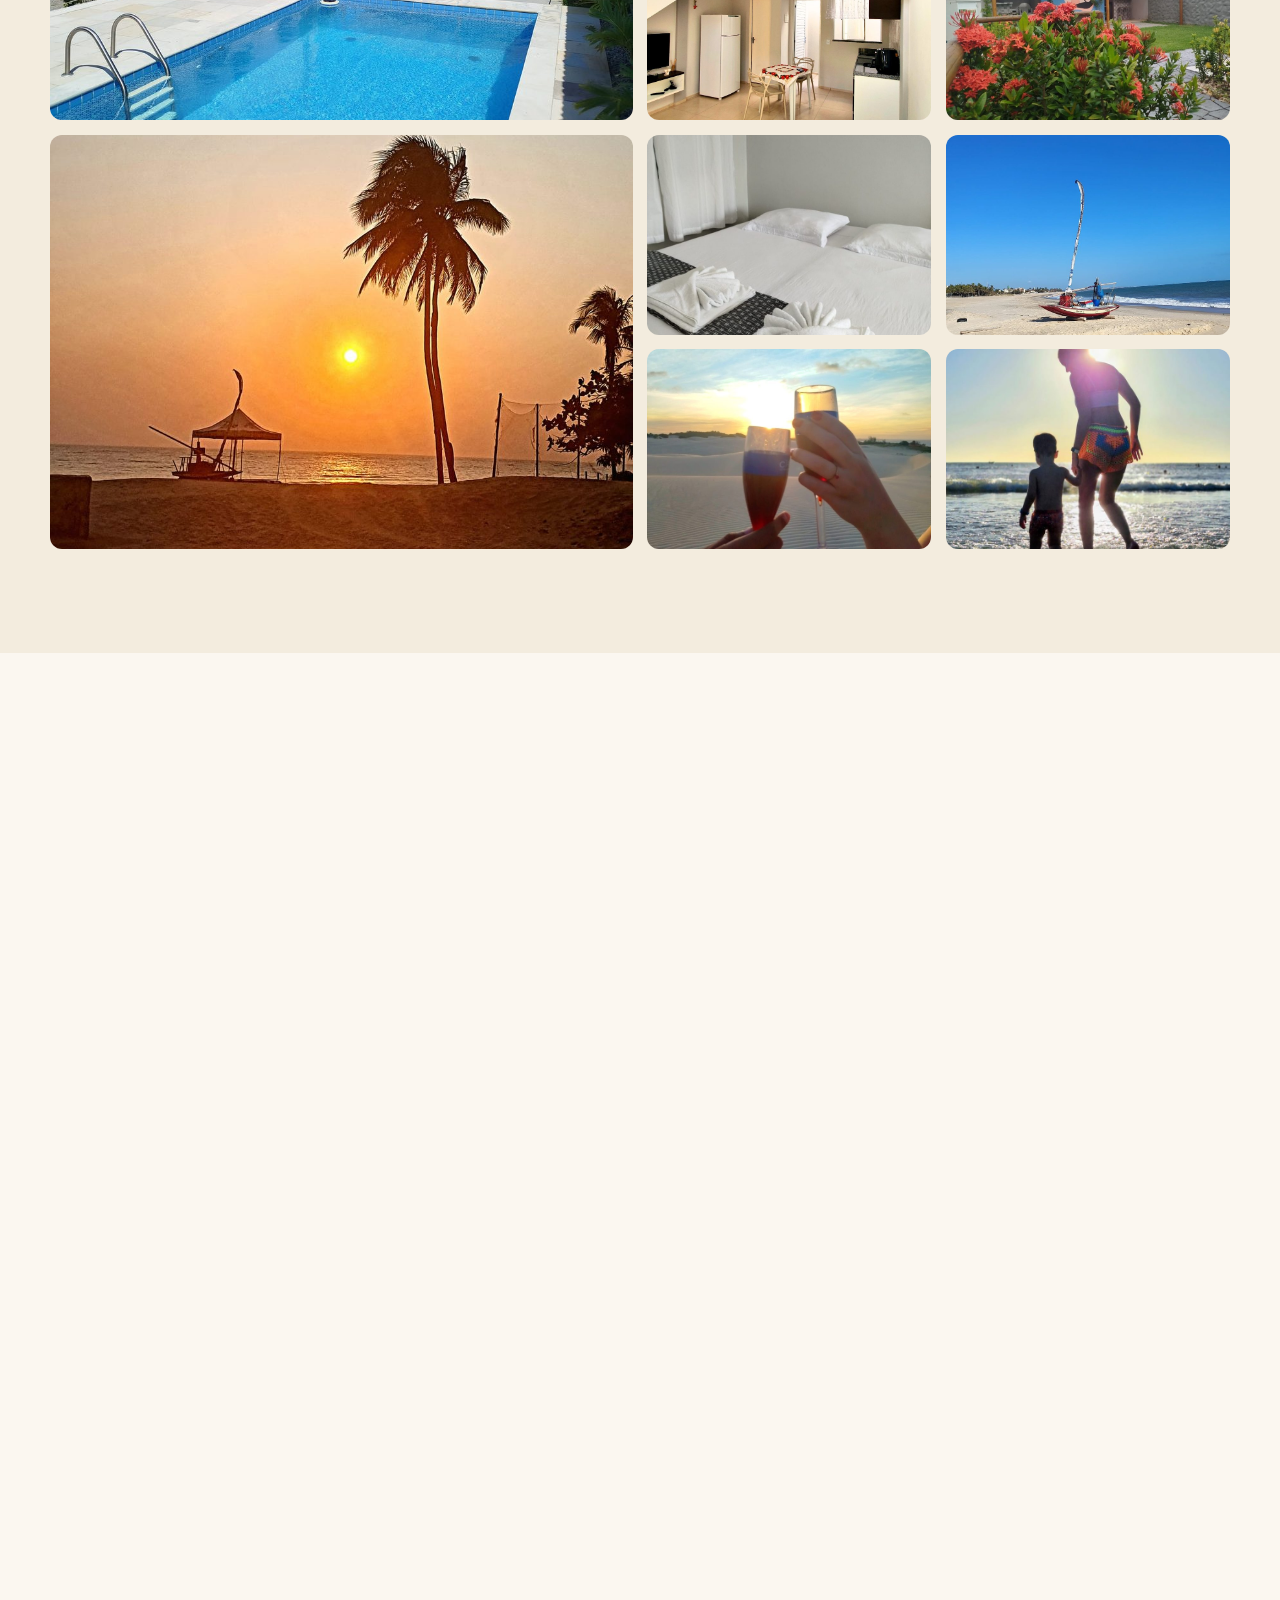
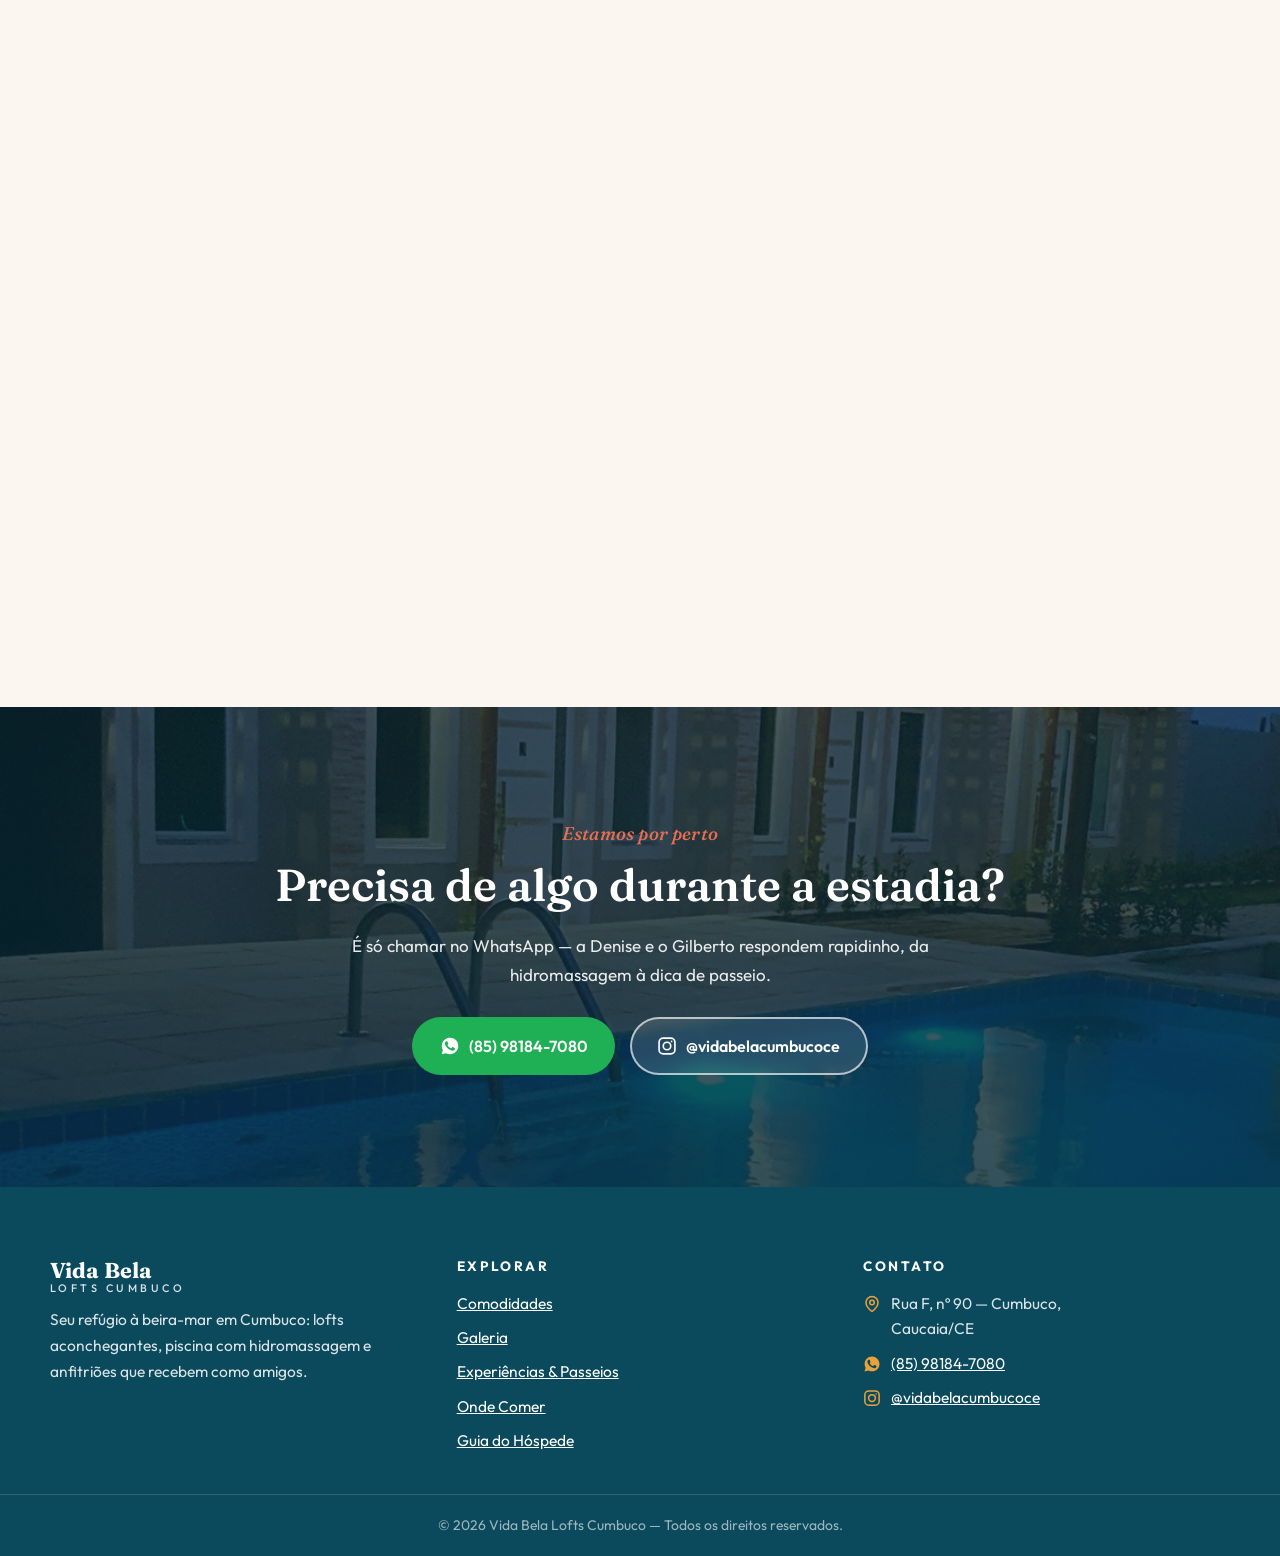
==== commit 0ef93d8b: "URLs de SEO apontam para guiadohospede.vidabelabr.com.br; inclui zip de deploy Co-Authored-By: Claud" ====
--- a/site/index.html
+++ b/site/index.html
@@ -11,8 +11,8 @@
   <meta property="og:type" content="website">
   <meta property="og:title" content="Vida Bela Lofts Cumbuco — Guia do Hóspede">
   <meta property="og:description" content="Bem-vindo! O guia da sua estadia: informações da casa, passeios, restaurantes e contato direto com os anfitriões.">
-  <meta property="og:url" content="https://www.vidabelabr.com.br/">
-  <meta property="og:image" content="https://www.vidabelabr.com.br/assets/img/og-image.jpg">
+  <meta property="og:url" content="https://guiadohospede.vidabelabr.com.br/">
+  <meta property="og:image" content="https://guiadohospede.vidabelabr.com.br/assets/img/og-image.jpg">
   <meta property="og:locale" content="pt_BR">
   <script type="application/ld+json">
   {
@@ -28,8 +28,8 @@
       "addressCountry": "BR"
     },
     "telephone": "+5585981847080",
-    "url": "https://www.vidabelabr.com.br/",
-    "image": "https://www.vidabelabr.com.br/assets/img/og-image.jpg",
+    "url": "https://guiadohospede.vidabelabr.com.br/",
+    "image": "https://guiadohospede.vidabelabr.com.br/assets/img/og-image.jpg",
     "sameAs": ["https://www.instagram.com/vidabelacumbucoce"]
   }
   </script>
